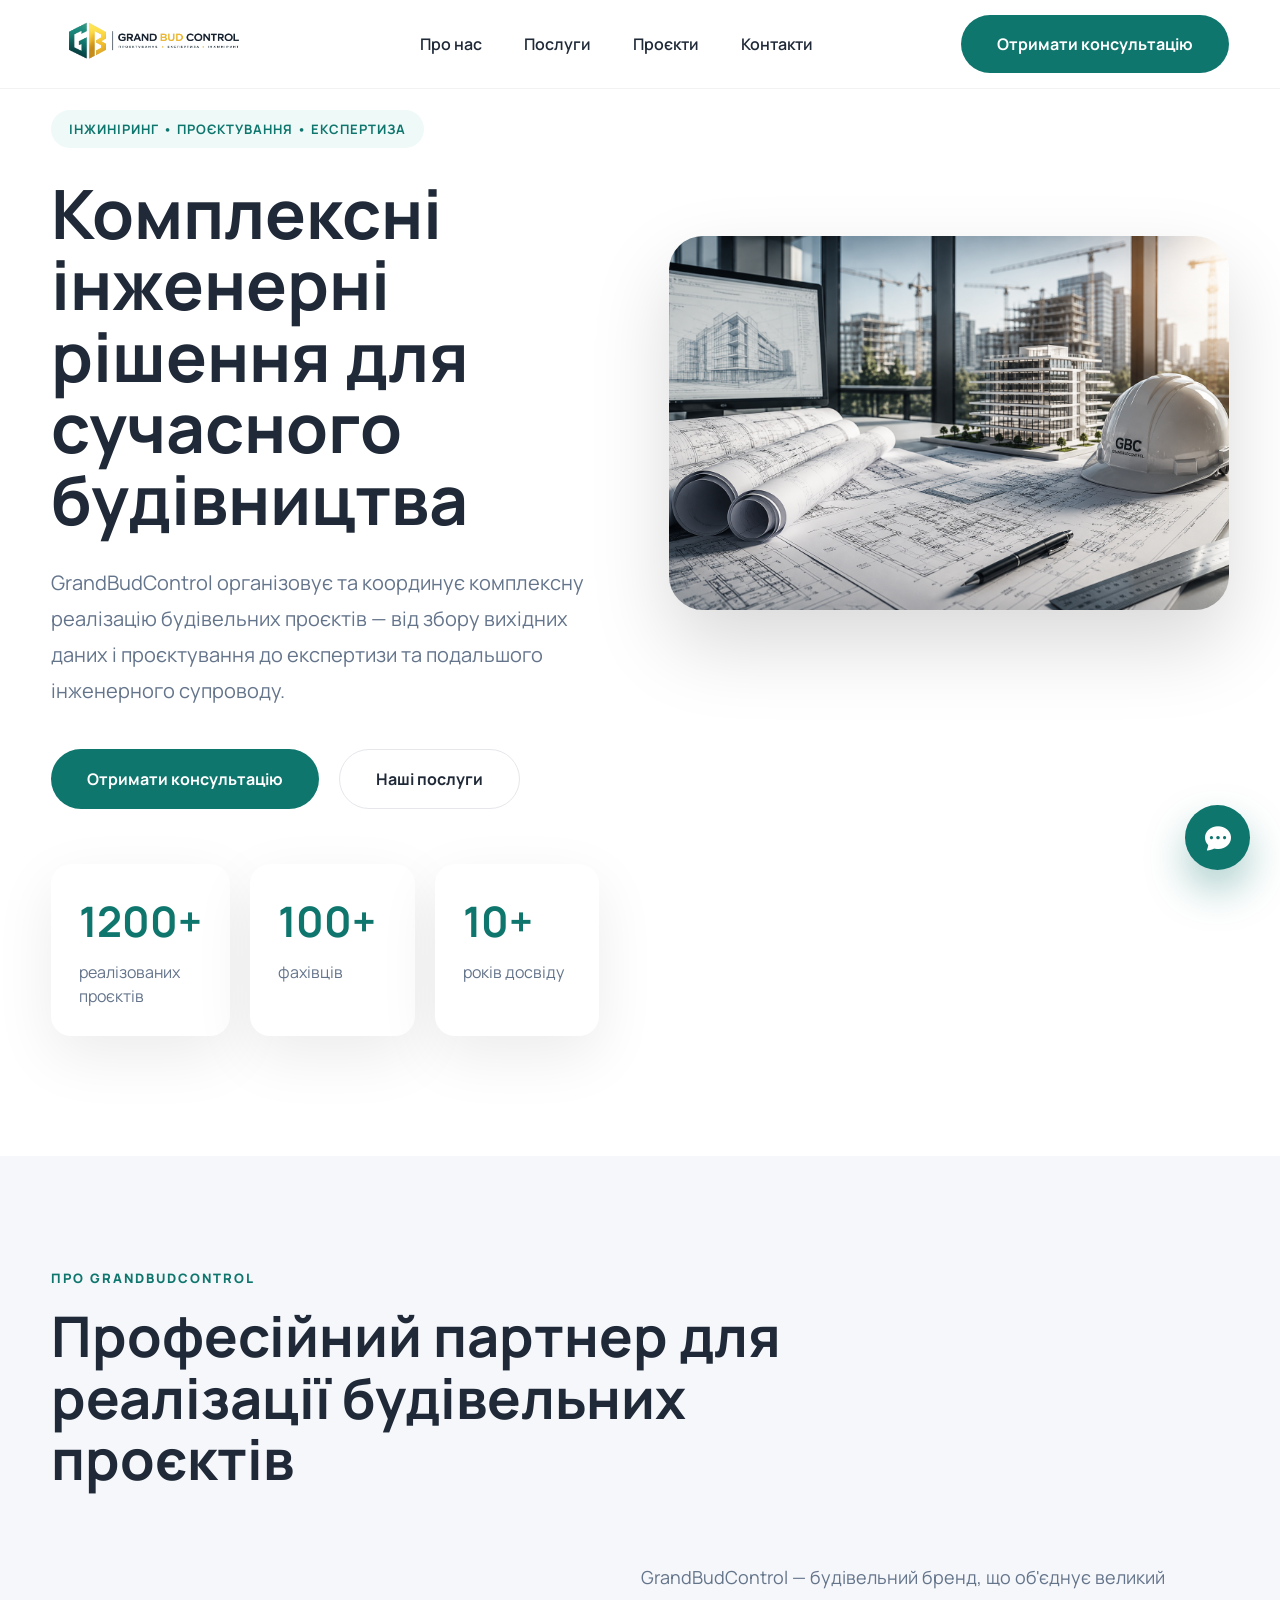
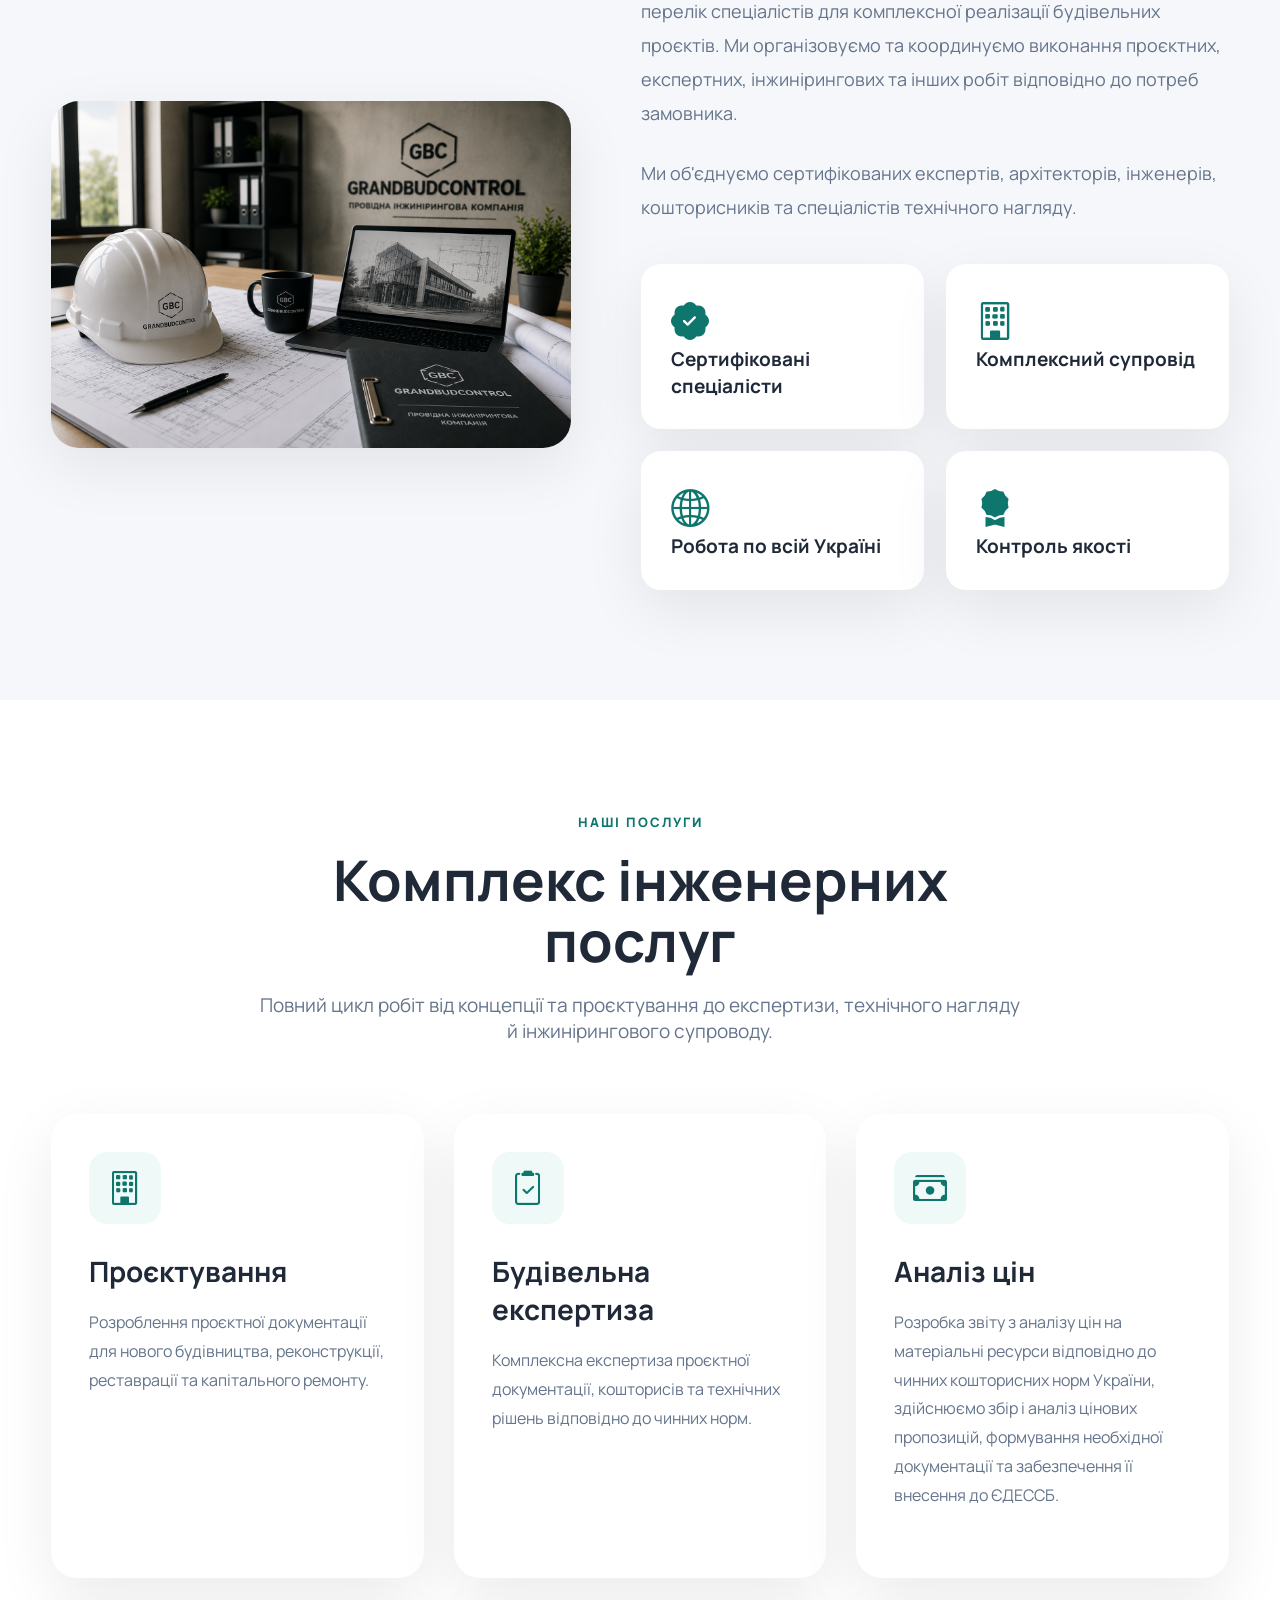
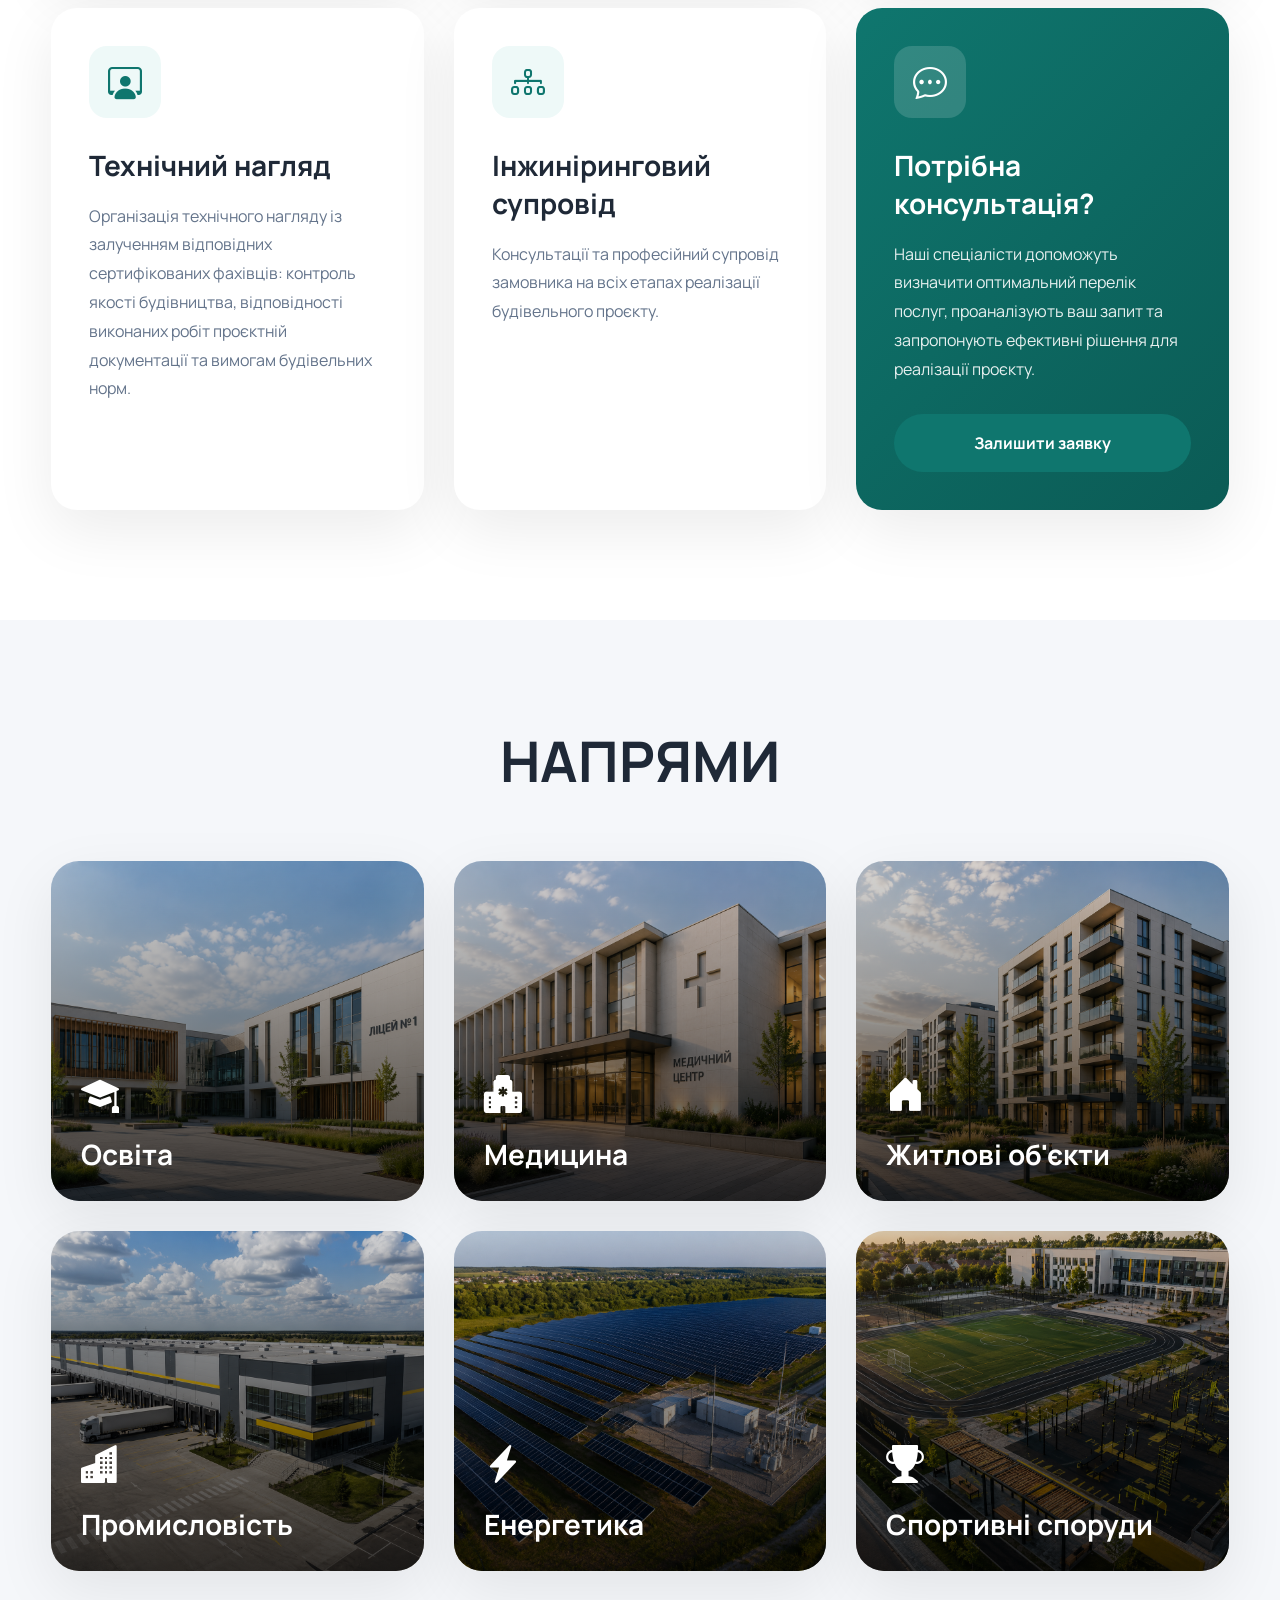
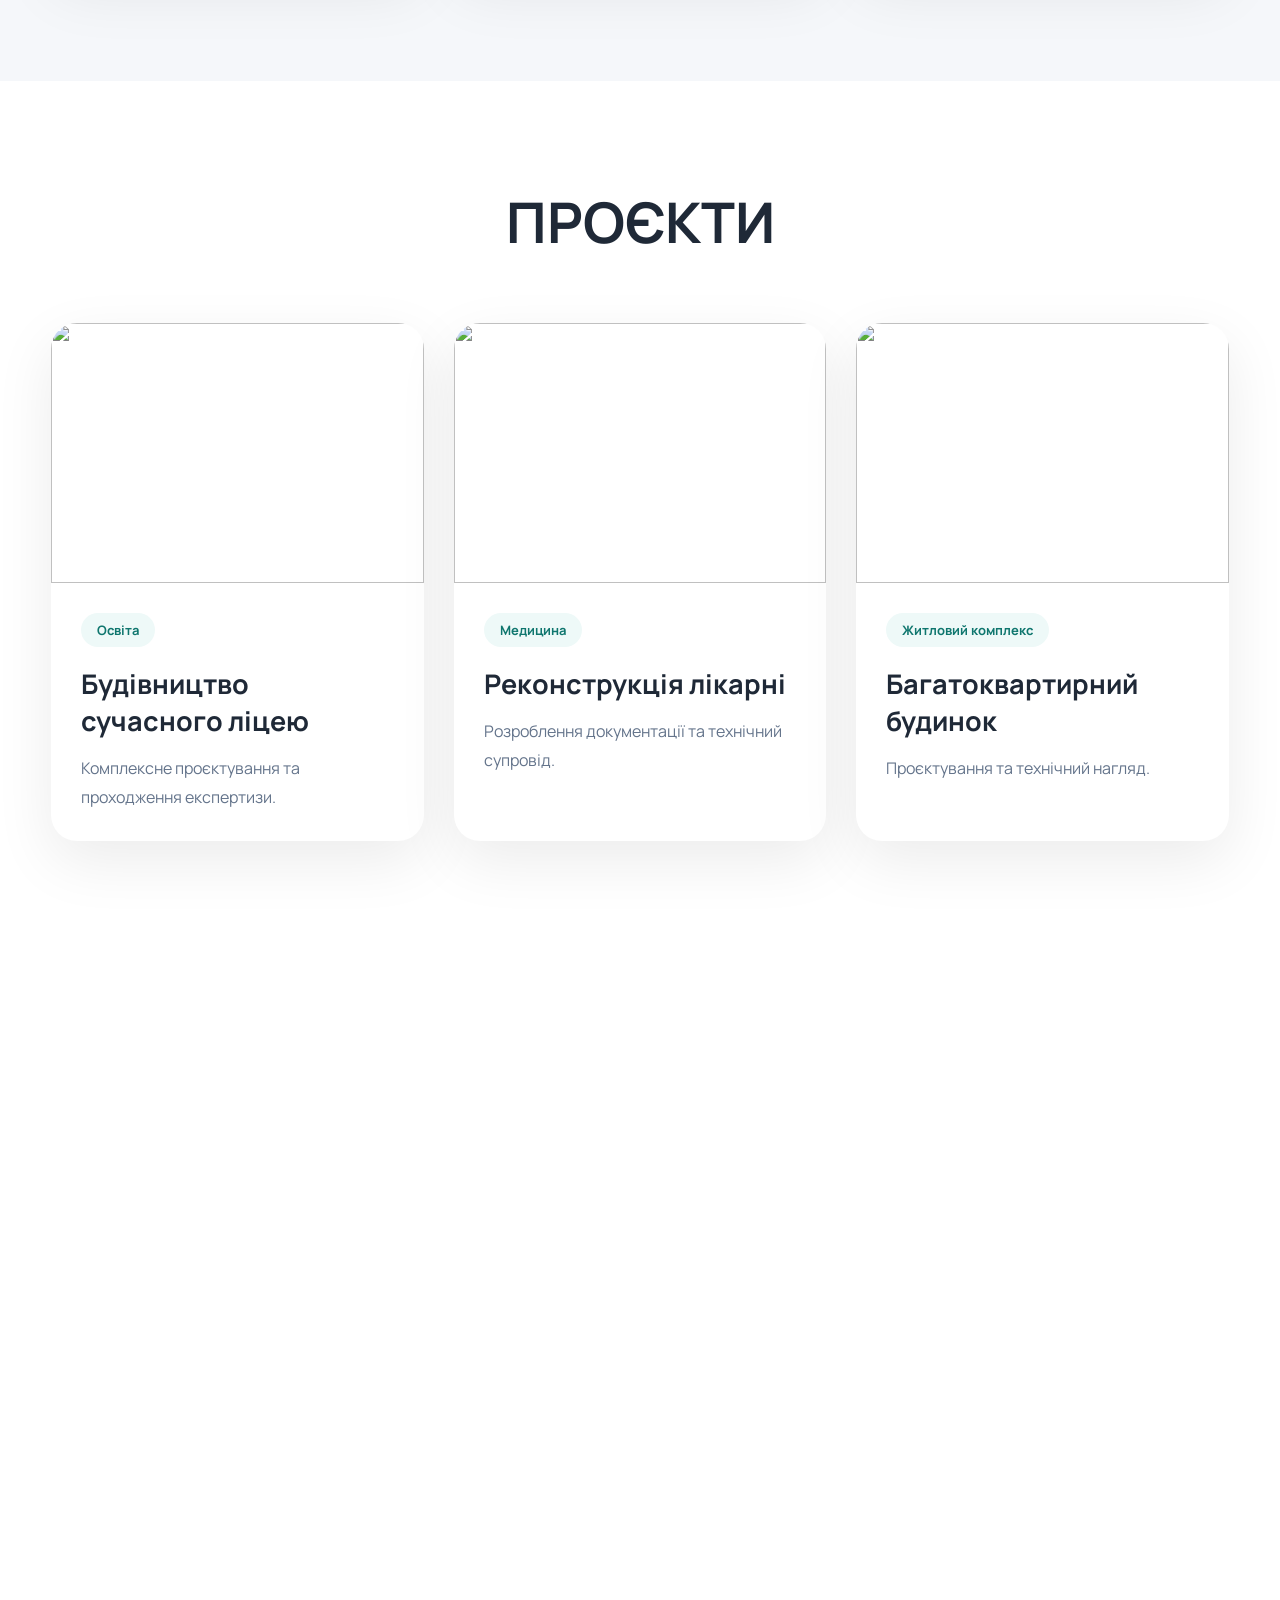
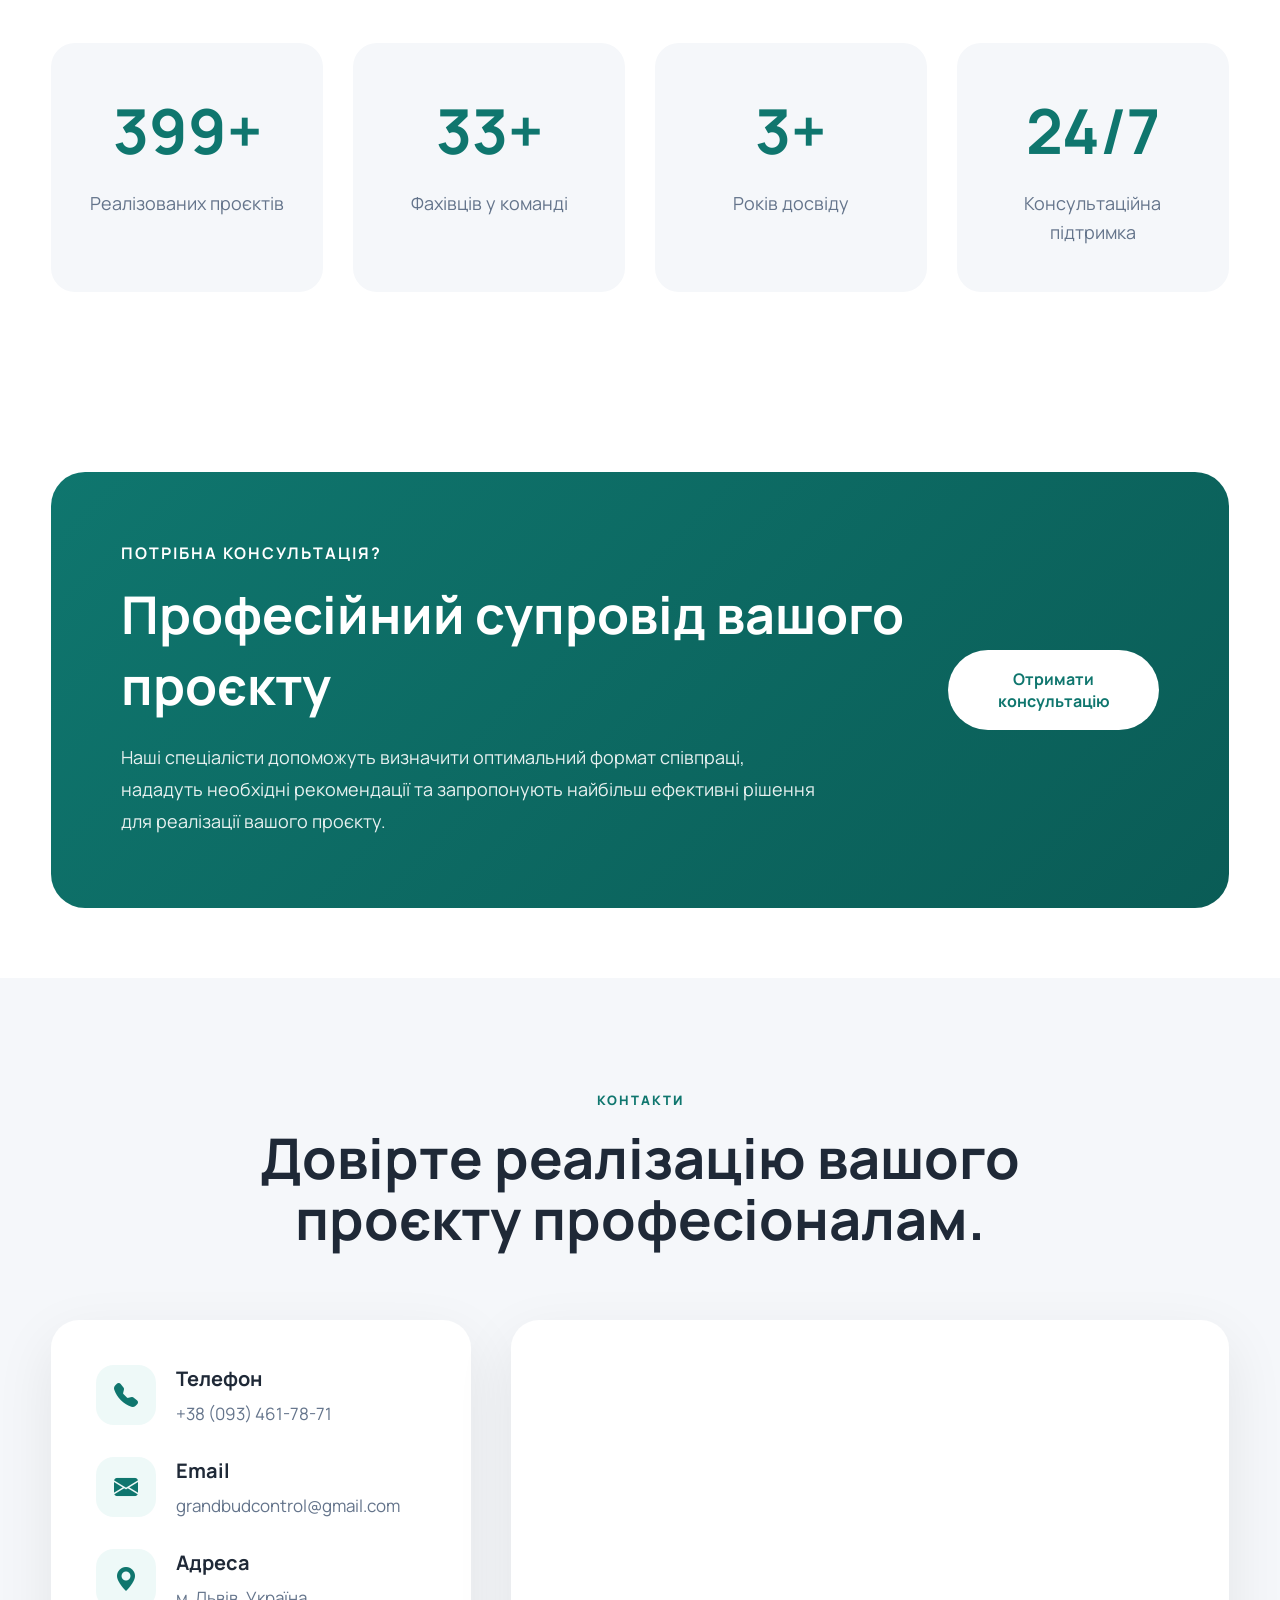
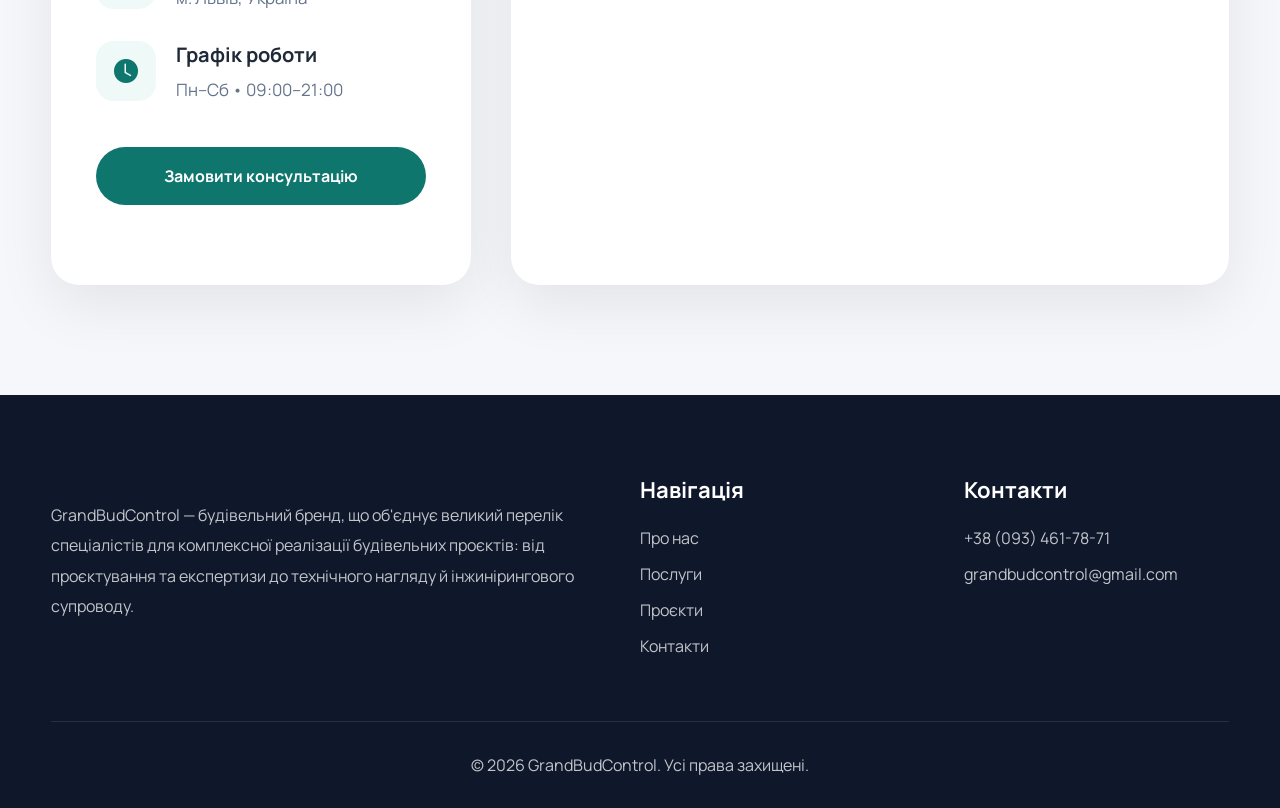
==== index.html @ a6b1c384 "Update index.html" ====
<!doctype html>
<html lang="uk">
  <head>
    <meta charset="UTF-8" />
    <meta name="viewport" content="width=device-width, initial-scale=1.0" />

    <title>GrandBudControl | Проєктування та експертиза</title>

    <meta
      name="description"
      content="Комплексне проєктування, експертиза, технічний нагляд та інжиніринговий супровід будівництва."
    />

    <link rel="preconnect" href="https://fonts.googleapis.com" />

    <link rel="preconnect" href="https://fonts.gstatic.com" crossorigin />

    <link
      href="https://fonts.googleapis.com/css2?family=Manrope:wght@300;400;500;600;700;800&display=swap"
      rel="stylesheet"
    />

    <link
      rel="stylesheet"
      href="https://cdn.jsdelivr.net/npm/bootstrap-icons@1.11.3/font/bootstrap-icons.min.css"
    />

    <link rel="stylesheet" href="style.css" />
  </head>

  <body>
    <div class="overlay"></div>

    <header class="header">
      <div class="container">
        <a href="#" class="logo">
          <img src="images/logo.png" alt="GrandBudControl" />
        </a>

        <nav class="nav">
          <a href="#about">Про нас</a>

          <a href="#services">Послуги</a>

          <a href="#projects">Проєкти</a>

          <a href="#contacts">Контакти</a>
        </nav>

        <div class="header-actions">
          <button class="btn consultation-btn">Отримати консультацію</button>

          <button class="burger">
            <span></span>

            <span></span>

            <span></span>
          </button>
        </div>
      </div>
    </header>

    <aside class="mobile-menu">
      <div class="mobile-header">
        <!-- <img src="./images/logo.png" alt="" /> -->

        <button class="close-menu">
          <i class="bi bi-x-lg"></i>
        </button>
      </div>

      <nav>
        <a href="#about">Про нас</a>

        <a href="#services">Послуги</a>

        <a href="#projects">Проєкти</a>

        <a href="#contacts">Контакти</a>
      </nav>

      <button class="btn consultation-btn">Консультація</button>
    </aside>

    <section class="hero">
      <div class="container hero-grid">
        <div class="hero-content">
          <span class="hero-label">
            ІНЖИНІРИНГ • ПРОЄКТУВАННЯ • ЕКСПЕРТИЗА
          </span>

          <h1>Комплексні інженерні рішення для сучасного будівництва</h1>

          <p>
            GrandBudControl організовує та координує комплексну реалізацію
  будівельних проєктів — від збору вихідних даних і проєктування
  до експертизи та подальшого інженерного супроводу.

          </p>

          <div class="hero-buttons">
            <a href="#" class="btn consultation-btn"> Отримати консультацію </a>

            <a href="#services" class="btn btn-light"> Наші послуги </a>
          </div>

          <div class="hero-stats">
            <div>
              <strong>1200+</strong>

              <span>реалізованих проєктів</span>
            </div>

            <div>
              <strong>100+</strong>

              <span>фахівців</span>
            </div>

            <div>
              <strong>10+</strong>

              <span>років досвіду</span>
            </div>
          </div>
        </div>

        <div class="hero-image">
          <img src="images/hero.png" alt="" />
        </div>
      </div>
    </section>

    <section id="about" class="about">
      <div class="container">
        <div class="section-title">
          <span> ПРО GRANDBUDCONTROL </span>

          <h2>Професійний партнер для реалізації будівельних проєктів</h2>
        </div>

        <div class="about-grid">
          <div class="about-image">
            <img src="images/about.png" alt="" />
          </div>

          <div class="about-content">
            <p>
               GrandBudControl — будівельний бренд, що об'єднує великий перелік спеціалістів для комплексної реалізації
  будівельних проєктів. Ми організовуємо та координуємо
  виконання проєктних, експертних, інжинірингових та інших
  робіт відповідно до потреб замовника.
            </p>

            <p>
              Ми об'єднуємо сертифікованих експертів, архітекторів,
              інженерів, кошторисників та спеціалістів технічного нагляду.
            </p>

            <div class="advantages">
              <div>
                <i class="bi bi-patch-check-fill"></i>

                <h4>Сертифіковані спеціалісти</h4>
              </div>

              <div>
                <i class="bi bi-building"></i>

                <h4>Комплексний супровід</h4>
              </div>

              <div>
                <i class="bi bi-globe2"></i>

                <h4>Робота по всій Україні</h4>
              </div>

              <div>
                <i class="bi bi-award-fill"></i>

                <h4>Контроль якості</h4>
              </div>
            </div>
          </div>
        </div>
      </div>
    </section>
    <section id="services" class="services">
      <div class="container">
        <div class="section-title center">
          <span> НАШІ ПОСЛУГИ </span>

          <h2>Комплекс інженерних послуг</h2>

          <p>
            Повний цикл робіт від концепції та проєктування до
            експертизи, технічного нагляду й інжинірингового супроводу.
          </p>
        </div>

        <div class="services-grid">
          <article class="service-card">
            <div class="service-icon">
              <i class="bi bi-building"></i>
            </div>

            <h3>Проєктування</h3>

            <p>
              Розроблення проєктної документації для нового будівництва,
              реконструкції, реставрації та капітального ремонту.
            </p>
          </article>

          <article class="service-card">
            <div class="service-icon">
              <i class="bi bi-clipboard2-check"></i>
            </div>

            <h3>Будівельна експертиза</h3>

            <p>
              Комплексна експертиза проєктної документації, кошторисів та
              технічних рішень відповідно до чинних норм.
            </p>
          </article>

          <article class="service-card">
            <div class="service-icon">
              <i class="bi bi-cash-stack"></i>
            </div>

            <h3>Аналіз цін</h3>

            <p>
              Розробка звіту з аналізу цін на матеріальні ресурси відповідно
              до чинних кошторисних норм України, здійснюємо збір і аналіз
              цінових пропозицій, формування необхідної документації та
              забезпечення її внесення до ЄДЕССБ.
            </p>
          </article>

          <article class="service-card">
            <div class="service-icon">
              <i class="bi bi-person-workspace"></i>
            </div>

            <h3>Технічний нагляд</h3>

            <p>
             Організація технічного нагляду із залученням відповідних сертифікованих фахівців: контроль якості будівництва, відповідності виконаних робіт проєктній документації та вимогам будівельних норм.
            </p>
          </article>

          <article class="service-card">
            <div class="service-icon">
              <i class="bi bi-diagram-3"></i>
            </div>

            <h3>Інжиніринговий супровід</h3>

            <p>
              Консультації та професійний супровід замовника на всіх етапах
              реалізації будівельного проєкту.
            </p>
          </article>

          <article class="service-card accent">
            <div class="service-icon">
              <i class="bi bi-chat-dots"></i>
            </div>

            <h3>Потрібна консультація?</h3>

            <p>
              Наші спеціалісти допоможуть визначити оптимальний перелік послуг,
              проаналізують ваш запит та запропонують ефективні рішення для
              реалізації проєкту.
            </p>

            <button class="btn consultation-btn">Залишити заявку</button>
          </article>
        </div>
      </div>
    </section>

    <section class="experience">
      <div class="container">
        <div class="section-title center">
      
          <h2>НАПРЯМИ</h2>
        </div>

        <div class="experience-grid">
          <div class="experience-card">
            <img src="./images/lyceum.png" alt="" />

            <div>
              <i class="bi bi-mortarboard-fill"></i>

              <h3>Освіта</h3>
            </div>
          </div>

          <div class="experience-card">
            <img src="./images/medical.png" alt="" />

            <div>
              <i class="bi bi-hospital-fill"></i>

              <h3>Медицина</h3>
            </div>
          </div>

          <div class="experience-card">
            <img src="./images/residential.png" alt="" />

            <div>
              <i class="bi bi-house-door-fill"></i>

              <h3>Житлові об'єкти</h3>
            </div>
          </div>

          <div class="experience-card">
            <img src="./images/industry.png" alt="" />

            <div>
              <i class="bi bi-buildings-fill"></i>

              <h3>Промисловість</h3>
            </div>
          </div>

          <div class="experience-card">
            <img src="./images/energetics.png" alt="" />

            <div>
              <i class="bi bi-lightning-charge-fill"></i>

              <h3>Енергетика</h3>
            </div>
          </div>

          <div class="experience-card">
            <img src="./images/sport.png" alt="" />

            <div>
              <i class="bi bi-trophy-fill"></i>

              <h3>Спортивні споруди</h3>
            </div>
          </div>
        </div>
      </div>
    </section>
    <section id="projects" class="projects">
      <div class="container">
        <div class="section-title center">

          <h2> ПРОЄКТИ </h2>
        </div>

        <div class="projects-grid">
          <article class="project-card">
            <img src="./images/building_lyceum.png" alt="" />

            <div class="project-content">
              <span> Освіта </span>

              <h3>Будівництво сучасного ліцею</h3>

              <p>Комплексне проєктування та проходження експертизи.</p>
            </div>
          </article>

          <article class="project-card">
            <img src="./images/hospital.png" alt="" />

            <div class="project-content">
              <span> Медицина </span>

              <h3>Реконструкція лікарні</h3>

              <p>Розроблення документації та технічний супровід.</p>
            </div>
          </article>

          <article class="project-card">
            <img src="./images/block_of_flats.jpg" alt="" />

            <div class="project-content">
              <span> Житловий комплекс </span>

              <h3>Багатоквартирний будинок</h3>

              <p>Проєктування та технічний нагляд.</p>
            </div>
          </article>

          <article class="project-card">
            <img src="./images/hub.png" alt="" />

            <div class="project-content">
              <span> Промисловість </span>

              <h3>Виробничий комплекс</h3>

              <p>Комплексний інжиніринговий супровід.</p>
            </div>
          </article>

          <article class="project-card">
            <img src="./images/recreation_center.png" alt="" />

            <div class="project-content">
              <span> Рекреація </span>

              <h3>Відпочинкова база</h3>

              <p>Проектування та експертиза проектних рішень.</p>
            </div>
          </article>

          <article class="project-card">
            <img src="./images/business_center.png" alt="" />

            <div class="project-content">
              <span> Бізнес </span>

              <h3>Бізнес-центр</h3>

              <p>Комлексний інженерний супровід</p>
            </div>
          </article>
        </div>
      </div>
    </section>

    <section class="numbers">
      <div class="container">
        <div class="section-title center">
         
        </div>

        <div class="numbers-grid">
          <div class="number-item">
            <h2 class="counter" data-target="1200">1200+</h2>

            <p>Реалізованих проєктів</p>
          </div>

          <div class="number-item">
            <h2 class="counter" data-target="100">100+</h2>

            <p>Фахівців у команді</p>
          </div>

          <div class="number-item">
            <h2 class="counter" data-target="10">10+</h2>

            <p>Років досвіду</p>
          </div>

          <div class="number-item">
            <h2>24/7</h2>

            <p>Консультаційна підтримка</p>
          </div>
        </div>
      </div>
    </section>

    <section class="cta">
      <div class="container">
        <div class="cta-box">
          <div>
            <span> ПОТРІБНА КОНСУЛЬТАЦІЯ? </span>

            <h2>Професійний супровід вашого проєкту</h2>

            <p>
              Наші спеціалісти допоможуть визначити оптимальний формат
              співпраці, нададуть необхідні рекомендації та запропонують
              найбільш ефективні рішення для реалізації вашого проєкту.
            </p>
          </div>

          <div>
            <button class="btn consultation-btn">Отримати консультацію</button>
          </div>
        </div>
      </div>
    </section>

    <section id="contacts" class="contacts">
      <div class="container">
        <div class="section-title center">
          <span> КОНТАКТИ </span>

          <h2>Довірте реалізацію вашого проєкту професіоналам.</h2>
        </div>

        <div class="contacts-grid">
          <div class="contact-info">
            <div class="contact-row">
              <i class="bi bi-telephone-fill"></i>

              <div>
                <h4>Телефон</h4>

                <a href="tel:+380934617871"> +38 (093) 461-78-71 </a>
              </div>
            </div>

            <div class="contact-row">
              <i class="bi bi-envelope-fill"></i>

              <div>
                <h4>Email</h4>

                <a href="grandbudcontrol@gmail.com">
                  grandbudcontrol@gmail.com
                </a>
              </div>
            </div>

            <div class="contact-row">
              <i class="bi bi-geo-alt-fill"></i>

              <div>
                <h4>Адреса</h4>

                <p>м. Львів, Україна</p>
              </div>
            </div>

            <div class="contact-row">
              <i class="bi bi-clock-fill"></i>

              <div>
                <h4>Графік роботи</h4>

                <p>Пн–Сб • 09:00–21:00</p>
              </div>
            </div>

            <button class="btn consultation-btn">Замовити консультацію</button>
          </div>

          <div class="map">
            <iframe
              src="https://www.google.com/maps/embed?pb=!1m14!1m12!1m3!1d7278.003956771044!2d24.03421418562399!3d49.83939518526665!2m3!1f0!2f0!3f0!3m2!1i1024!2i768!4f13.1!5e0!3m2!1suk!2sua!4v1786449076104!5m2!1suk!2sua" width="600" height="450" style="border:0;" allowfullscreen="" loading="lazy" referrerpolicy="strict-origin-when-cross-origin"
              width="600"
              height="450"
              style="border: 0"
              allowfullscreen=""
              loading="lazy"
              referrerpolicy="strict-origin-when-cross-origin"
            ></iframe>
          </div>
        </div>
      </div>
    </section>

    <footer class="footer">
      <div class="container">
        <div class="footer-top">
          <div>
            <img src="images/logo.svg" alt="" />

            <p>
              GrandBudControl — будівельний бренд, що об'єднує великий перелік спеціалістів для комплексної
  реалізації будівельних проєктів: від проєктування та
  експертизи до технічного нагляду й інжинірингового супроводу.
            </p>
          </div>

          <div>
            <h4>Навігація</h4>

            <a href="#about">Про нас</a>

            <a href="#services">Послуги</a>

            <a href="#projects">Проєкти</a>

            <a href="#contacts">Контакти</a>
          </div>

          <div>
            <h4>Контакти</h4>

            <a href="tel:+380934617871"> +38 (093) 461-78-71 </a>

            <a href="mailto:grandbudcontrol@gmail.com">
              grandbudcontrol@gmail.com
            </a>
          </div>
        </div>

        <div class="footer-bottom">
          <p>© 2026 GrandBudControl. Усі права захищені.</p>
        </div>
      </div>
    </footer>

    <div class="floating-btn consultation-btn">
      <i class="bi bi-chat-dots-fill"></i>
    </div>

    <div class="modal">
      <div class="modal-window">
        <button class="close-modal">
          <i class="bi bi-x-lg"></i>
        </button>

        <h2>Отримати консультацію</h2>

        <form id="telegramForm">
          <input type="text" name="name" placeholder="Ваше ім'я" required />

          <input
            type="tel"
            id="phone"
            name="phone"
            placeholder="+380 (__) ___-__-__"
            autocomplete="tel"
            required
          />

          <select name="service">
            <option>Проєктування</option>

            <option>Експертиза</option>

            <option>Аналіз цін</option>

            <option>Технічний нагляд</option>

            <option>Консалтинг</option>
          </select>

          <textarea
            name="message"
            placeholder="Коротко опишіть проєкт"
          ></textarea>

          <button class="btn" type="submit">Надіслати заявку</button>
        </form>
      </div>
    </div>
<script src="https://unpkg.com/imask@7.6.1/dist/imask.min.js"></script>
    <script src="script.js"></script>
  </body>
</html>
---- style.css ----
/*==========================
RESET
==========================*/

:root {

    --primary: #0f766e;
    --primary-dark: #0a5a54;
    --secondary: #f5f7fa;
    --white: #ffffff;
    --text: #1f2937;
    --text-light: #64748b;
    --border: #e5e7eb;
    --shadow: 0 20px 60px rgba(0, 0, 0, .08);
    --radius: 22px;
    --transition: .35s;

}

* {

    margin: 0;
    padding: 0;
    box-sizing: border-box;

}

html {

    scroll-behavior: smooth;

}

body {

    font-family: "Manrope", sans-serif;
    background: #fff;
    color: var(--text);
    overflow-x: hidden;

}

img {

    display: block;
    width: 100%;

}

a {

    text-decoration: none;
    color: inherit;

}

button,
input,
textarea,
select {

    font-family: inherit;

}

.container {

    width: min(1320px, 92%);
    margin: auto;

}

section {

    padding: 110px 0;

}

/*==========================
COMMON
==========================*/

.section-title {

    max-width: 760px;
    margin-bottom: 70px;

}

.section-title.center {

    text-align: center;
    margin-inline: auto;
    margin-bottom: 70px;

}

.section-title span {

    display: inline-block;
    margin-bottom: 18px;
    font-size: 13px;
    font-weight: 800;
    letter-spacing: 2px;
    color: var(--primary);

}

.section-title h2 {

    font-size: 56px;
    line-height: 1.1;
    margin-bottom: 20px;

}

.section-title p {

    font-size: 19px;
    color: var(--text-light);

}

.btn {

    display: inline-flex;
    align-items: center;
    justify-content: center;
    padding: 18px 36px;
    border: none;
    border-radius: 100px;
    cursor: pointer;
    background: var(--primary);
    color: #fff;
    font-size: 16px;
    font-weight: 700;
    transition: var(--transition);

}

.btn:hover {

    background: var(--primary-dark);
    transform: translateY(-4px);

}

.btn-light {

    background: #fff;
    color: var(--text);
    border: 1px solid var(--border);

}

.btn-light:hover {

    background: #f9fafb;

}

/*==========================
HEADER
==========================*/

.header {

    position: fixed;
    top: 0;
    left: 0;
    width: 100%;
    z-index: 1000;
    background: rgba(255, 255, 255, .9);
    backdrop-filter: blur(14px);
    border-bottom: 1px solid rgba(0, 0, 0, .05);

}

.header .container {

    height: 88px;
    display: flex;
    align-items: center;
    justify-content: space-between;

}

.logo img {

    width: 220px;

}

.nav {

    display: flex;
    gap: 42px;

}

.nav a {

    font-weight: 600;
    position: relative;

}

.nav a::after {

    content: "";
    position: absolute;
    left: 0;
    bottom: -8px;
    width: 0;
    height: 2px;
    background: var(--primary);
    transition: .3s;

}

.nav a:hover::after {

    width: 100%;

}

.header-actions {

    display: flex;
    align-items: center;
    gap: 18px;

}

.burger {

    display: none;
    width: 50px;
    height: 50px;
    border: none;
    background: #fff;
    border-radius: 12px;
    cursor: pointer;

}

.burger span {

    display: block;
    width: 24px;
    height: 2px;
    background: #222;
    margin: 5px auto;
    transition: .3s;

}

/*==========================
MOBILE MENU
==========================*/

.overlay {

    position: fixed;
    inset: 0;
    background: rgba(0, 0, 0, .45);
    opacity: 0;
    visibility: hidden;
    transition: .3s;
    z-index: 999;

}

.overlay.active {

    opacity: 1;
    visibility: visible;

}

.mobile-menu {

    position: fixed;
    top: 0;
    right: -380px;
    width: 340px;
    max-width: 100%;
    height: 100vh;
    background: #fff;
    padding: 30px;
    display: flex;
    flex-direction: column;
    z-index: 1001;
    transition: .35s;

}

.mobile-menu.active {

    right: 0;

}

.mobile-header {

    display: flex;
    align-items: center;
    justify-content: end;
    margin-bottom: 45px;

}

.mobile-header img {

    width: 170px;

}

.close-menu {

    border: none;
    background: none;
    font-size: 28px;
    cursor: pointer;

}

.mobile-menu nav {

    display: flex;
    flex-direction: column;
    gap: 25px;
    margin-bottom: 40px;

}

.mobile-menu nav a {

    font-size: 20px;
    font-weight: 700;

}

/*==========================
HERO
==========================*/

.hero {

    padding-bottom: 120px;
    background: #fff;

}

.hero-grid {

    display: grid;
    grid-template-columns: 1fr 560px;
    align-items: center;
    gap: 70px;

}

.hero-label {

    display: inline-flex;
    padding: 10px 18px;
    background: #eef9f8;
    border-radius: 50px;
    font-size: 13px;
    font-weight: 700;
    letter-spacing: 1px;
    color: var(--primary);
    margin-bottom: 30px;

}

.hero h1 {

    font-size: 68px;
    line-height: 1.05;
    margin-bottom: 30px;

}

.hero p {

    font-size: 20px;
    line-height: 1.8;
    color: var(--text-light);
    margin-bottom: 40px;

}

.hero-buttons {

    display: flex;
    gap: 20px;
    margin-bottom: 55px;

}

.hero-stats {

    display: grid;
    grid-template-columns: repeat(3, 1fr);
    gap: 20px;

}

.hero-stats div {

    padding: 28px;
    border-radius: 20px;
    background: #fff;
    box-shadow: var(--shadow);

}

.hero-stats strong {

    display: block;
    font-size: 42px;
    color: var(--primary);
    margin-bottom: 10px;

}

.hero-stats span {

    color: var(--text-light);
    line-height: 1.5;

}

.hero-image img {
    margin-bottom: 300px;
    border-radius: 34px;
    box-shadow: 0 35px 80px rgba(0, 0, 0, .15);

}

/*==========================
ABOUT
==========================*/

.about {

    background: var(--secondary);

}

.about-grid {

    display: grid;
    grid-template-columns: 520px 1fr;
    gap: 70px;
    align-items: center;

}

.about-image img {

    border-radius: 28px;
    box-shadow: var(--shadow);

}

.about-content p {

    font-size: 18px;
    line-height: 1.9;
    margin-bottom: 25px;
    color: var(--text-light);

}

.advantages {

    margin-top: 40px;
    display: grid;
    grid-template-columns: repeat(2, 1fr);
    gap: 22px;

}

.advantages div {

    background: #fff;
    padding: 30px;
    border-radius: 20px;
    box-shadow: var(--shadow);

}

.advantages i {

    font-size: 38px;
    color: var(--primary);
    margin-bottom: 18px;

}

.advantages h4 {

    font-size: 19px;
    line-height: 1.4;

}

/*==========================
SERVICES
==========================*/

.services-grid {

    display: grid;
    grid-template-columns: repeat(3, 1fr);
    gap: 30px;

}

.service-card {

    background: #fff;
    padding: 38px;
    border-radius: 26px;
    box-shadow: var(--shadow);
    transition: .35s;
    display: flex;
    flex-direction: column;

}

.service-card:hover {

    transform: translateY(-10px);

}

.service-icon {

    width: 72px;
    height: 72px;
    border-radius: 18px;
    display: flex;
    align-items: center;
    justify-content: center;
    background: #eef9f8;
    margin-bottom: 28px;

}

.service-icon i {

    font-size: 34px;
    color: var(--primary);

}

.service-card h3 {

    font-size: 28px;
    margin-bottom: 18px;

}

.service-card p {

    line-height: 1.8;
    color: var(--text-light);
    margin-bottom: 30px;

}

.service-more {

    display: flex;
    align-items: center;
    gap: 10px;
    margin-top: auto;
    font-weight: 700;
    color: var(--primary);

}

.service-more i {

    transition: .3s;

}

.service-card:hover .service-more i {

    transform: translateX(8px);

}

.service-card.accent {

    background: linear-gradient(135deg, #0f766e, #0b5b55);
    color: #fff;

}

.service-card.accent p {

    color: rgba(255, 255, 255, .9);

}

.service-card.accent .service-icon {

    background: rgba(255, 255, 255, .15);

}

.service-card.accent i {

    color: #fff;

}

/*==========================
EXPERIENCE
==========================*/

.experience {

    background: var(--secondary);

}

.experience-grid {

    display: grid;
    grid-template-columns: repeat(3, 1fr);
    gap: 30px;

}

.experience-card {

    position: relative;
    height: 340px;
    overflow: hidden;
    border-radius: 28px;
    box-shadow: var(--shadow);
    cursor: pointer;

}

.experience-card img {

    width: 100%;
    height: 100%;
    object-fit: cover;
    transition: .5s;

}

.experience-card:hover img {

    transform: scale(1.08);

}

.experience-card::before {

    content: "";
    position: absolute;
    inset: 0;
    background: linear-gradient(to top,
            rgba(0, 0, 0, .72),
            rgba(0, 0, 0, .15));

}

.experience-card div {

    position: absolute;
    left: 30px;
    bottom: 28px;
    color: #fff;
    z-index: 2;

}

.experience-card i {

    font-size: 38px;
    margin-bottom: 16px;
    display: block;

}

.experience-card h3 {

    font-size: 28px;
    font-weight: 700;

}

/*==========================
PROJECTS
==========================*/

.projects-grid {

    display: grid;
    grid-template-columns: repeat(3, 1fr);
    gap: 30px;

}

.project-card {

    background: #fff;
    overflow: hidden;
    border-radius: 26px;
    box-shadow: var(--shadow);
    transition: .35s;

}

.project-card:hover {

    transform: translateY(-10px);

}

.project-card img {

    height: 260px;
    object-fit: cover;
    transition: .5s;

}

.project-card:hover img {

    transform: scale(1.08);

}

.project-content {

    padding: 30px;

}

.project-content span {

    display: inline-block;
    padding: 8px 16px;
    background: #eef9f8;
    border-radius: 40px;
    font-size: 13px;
    font-weight: 700;
    color: var(--primary);
    margin-bottom: 18px;

}

.project-content h3 {

    font-size: 27px;
    margin-bottom: 15px;

}

.project-content p {

    color: var(--text-light);
    line-height: 1.8;

}

/*==========================
NUMBERS
==========================*/

.numbers {

    background: #fff;

}

.numbers-grid {

    display: grid;
    grid-template-columns: repeat(4, 1fr);
    gap: 30px;

}

.number-item {

    padding: 45px 25px;
    text-align: center;
    border-radius: 24px;
    background: var(--secondary);

}

.number-item h2 {

    font-size: 62px;
    color: var(--primary);
    margin-bottom: 16px;

}

.number-item p {

    font-size: 18px;
    color: var(--text-light);
    line-height: 1.6;

}

/*==========================
CTA
==========================*/

.cta {

    padding-top: 70px;
    padding-bottom: 70px;

}

.cta-box {

    display: flex;
    justify-content: space-between;
    align-items: center;
    gap: 40px;
    padding: 70px;
    border-radius: 34px;
    background: linear-gradient(135deg, #0f766e, #0a5c56);
    color: #fff;

}

.cta-box span {

    display: block;
    margin-bottom: 15px;
    font-weight: 700;
    letter-spacing: 2px;

}

.cta-box h2 {

    font-size: 52px;
    margin-bottom: 20px;

}

.cta-box p {

    font-size: 18px;
    line-height: 1.8;
    max-width: 700px;
    color: rgba(255, 255, 255, .9);

}

.cta .btn {

    background: #fff;
    color: #0f766e;

}

.cta .btn:hover {

    background: #f5f5f5;

}

/*==========================
CONTACTS
==========================*/

.contacts {

    background: var(--secondary);

}

.contacts-grid {

    display: grid;
    grid-template-columns: 420px 1fr;
    gap: 40px;
    align-items: stretch;

}

.contact-info {

    background: #fff;
    border-radius: 28px;
    padding: 45px;
    box-shadow: var(--shadow);
    display: flex;
    flex-direction: column;
    gap: 28px;

}

.contact-row {

    display: flex;
    align-items: flex-start;
    gap: 20px;

}

.contact-row i {

    width: 60px;
    height: 60px;
    display: flex;
    align-items: center;
    justify-content: center;
    font-size: 24px;
    background: #eef9f8;
    color: var(--primary);
    border-radius: 18px;
    flex-shrink: 0;

}

.contact-row h4 {

    font-size: 20px;
    margin-bottom: 8px;

}

.contact-row a,
.contact-row p {

    font-size: 17px;
    line-height: 1.7;
    color: var(--text-light);

}

.contact-info .btn {

    margin-top: 15px;
    width: 100%;

}

.map {

    overflow: hidden;
    border-radius: 28px;
    box-shadow: var(--shadow);
    background: #fff;

}

.map iframe {

    width: 100%;
    height: 100%;
    min-height: 560px;
    border: none;

}

/*==========================
FOOTER
==========================*/

.footer {

    background: #0f172a;
    color: #fff;
    padding-top: 80px;

}

.footer-top {

    display: grid;
    grid-template-columns: 2fr 1fr 1fr;
    gap: 60px;
    padding-bottom: 50px;

}

.footer img {

    width: 190px;
    margin-bottom: 25px;

}

.footer p {

    line-height: 1.9;
    color: rgba(255, 255, 255, .75);

}

.footer h4 {

    margin-bottom: 22px;
    font-size: 22px;

}

.footer a {

    display: block;
    margin-bottom: 14px;
    color: rgba(255, 255, 255, .75);
    transition: .3s;

}

.footer a:hover {

    color: #fff;

}

.footer-bottom {

    border-top: 1px solid rgba(255, 255, 255, .1);
    padding: 28px 0;
    text-align: center;

}

/*==========================
FLOATING BUTTON
==========================*/

.floating-btn {

    position: fixed;
    right: 30px;
    bottom: 30px;
    width: 65px;
    height: 65px;
    border-radius: 50%;
    background: var(--primary);
    color: #fff;
    display: flex;
    align-items: center;
    justify-content: center;
    font-size: 26px;
    cursor: pointer;
    box-shadow: 0 20px 40px rgba(15, 118, 110, .35);
    transition: .35s;
    z-index: 998;

}

.floating-btn:hover {

    transform: translateY(-6px);

}

/*==========================
MODAL
==========================*/

.modal {

    position: fixed;
    inset: 0;
    display: flex;
    align-items: center;
    justify-content: center;
    background: rgba(0, 0, 0, .55);
    opacity: 0;
    visibility: hidden;
    transition: .35s;
    z-index: 1100;

}

.modal.active {

    opacity: 1;
    visibility: visible;

}

.modal-window {

    background: #fff;
    width: min(520px, 92%);
    padding: 45px;
    border-radius: 28px;
    position: relative;
    animation: popup .35s ease;

}

@keyframes popup {

    from {

        transform: translateY(40px);
        opacity: 0;

    }

    to {

        transform: translateY(0);
        opacity: 1;

    }

}

.close-modal {

    position: absolute;
    right: 22px;
    top: 22px;
    background: none;
    border: none;
    font-size: 26px;
    cursor: pointer;

}

.modal h2 {

    margin-bottom: 30px;
    font-size: 34px;

}

.modal form {

    display: flex;
    flex-direction: column;
    gap: 18px;

}

.modal input,
.modal textarea,
.modal select {

    padding: 18px 20px;
    border: 1px solid var(--border);
    border-radius: 16px;
    font-size: 16px;
    outline: none;
    transition: .3s;

}

.modal textarea {

    height: 140px;
    resize: none;

}

.modal input:focus,
.modal textarea:focus,
.modal select:focus {

    border-color: var(--primary);

}

/*==========================
ANIMATIONS
==========================*/

.fade-up {

    opacity: 0;
    transform: translateY(50px);
    transition: all .8s ease;

}

.fade-up.show {

    opacity: 1;
    transform: translateY(0);

}

/*==========================
RESPONSIVE
==========================*/

@media(max-width:1200px) {

    .hero-grid {

        grid-template-columns: 1fr;

    }

    .hero-image {

        order: -1;
        margin-bottom: -350px;

    }

    .about-grid {

        grid-template-columns: 1fr;

    }

    .services-grid,
    .projects-grid,
    .experience-grid {

        grid-template-columns: repeat(2, 1fr);

    }

    .numbers-grid {

        grid-template-columns: repeat(2, 1fr);

    }

    .contacts-grid {

        grid-template-columns: 1fr;

    }

    .footer-top {

        grid-template-columns: 1fr 1fr;

    }

    .hero h1 {
        text-align: center;
        font-size: 58px;

    }

    .section-title h2 {

        font-size: 48px;

    }

    .cta-box {

        flex-direction: column;
        align-items: flex-start;

    }

}

@media(max-width:992px) {

    .nav,
    .header .btn {

        display: none;

    }

    .burger {

        display: block;

    }

    .hero {

        padding-top: 150px;

    }

    .hero h1 {
        text-align: center;
        font-size: 48px;

    }

    .hero-buttons {

        flex-direction: column;

    }

    .hero-stats {

        grid-template-columns: 1fr;

    }

    .advantages {

        grid-template-columns: 1fr;

    }

    .services-grid,
    .projects-grid,
    .experience-grid {

        grid-template-columns: 1fr;

    }

    .numbers-grid {

        grid-template-columns: 1fr;

    }

    .footer-top {

        grid-template-columns: 1fr;

    }

    .section-title h2 {

        font-size: 40px;

    }

    .cta-box {

        padding: 45px;

    }

    .cta-box h2 {

        font-size: 38px;

    }

}

@media(max-width:576px) {

    section {

        padding: 80px 0;

    }

    .header .container {

        height: 75px;

    }

    .logo img {

        width: 150px;

    }

    .hero {

        padding-top: 130px;

    }

    .hero h1 {
        text-align: center;
        font-size: 36px;

    }

    .hero p {

        font-size: 17px;

    }

    .section-title {

        margin-bottom: 50px;

    }

    .section-title h2 {

        font-size: 32px;

    }

    .service-card,
    .contact-info,
    .modal-window {

        padding: 28px;

    }

    .project-content {

        padding: 22px;

    }

    .number-item h2 {

        font-size: 46px;

    }

    .cta-box {

        padding: 30px;

    }

    .cta-box h2 {

        font-size: 30px;

    }

    .floating-btn {

        right: 18px;
        bottom: 18px;
        width: 58px;
        height: 58px;
        font-size: 22px;

    }

    .map iframe {

        min-height: 350px;

    }

}
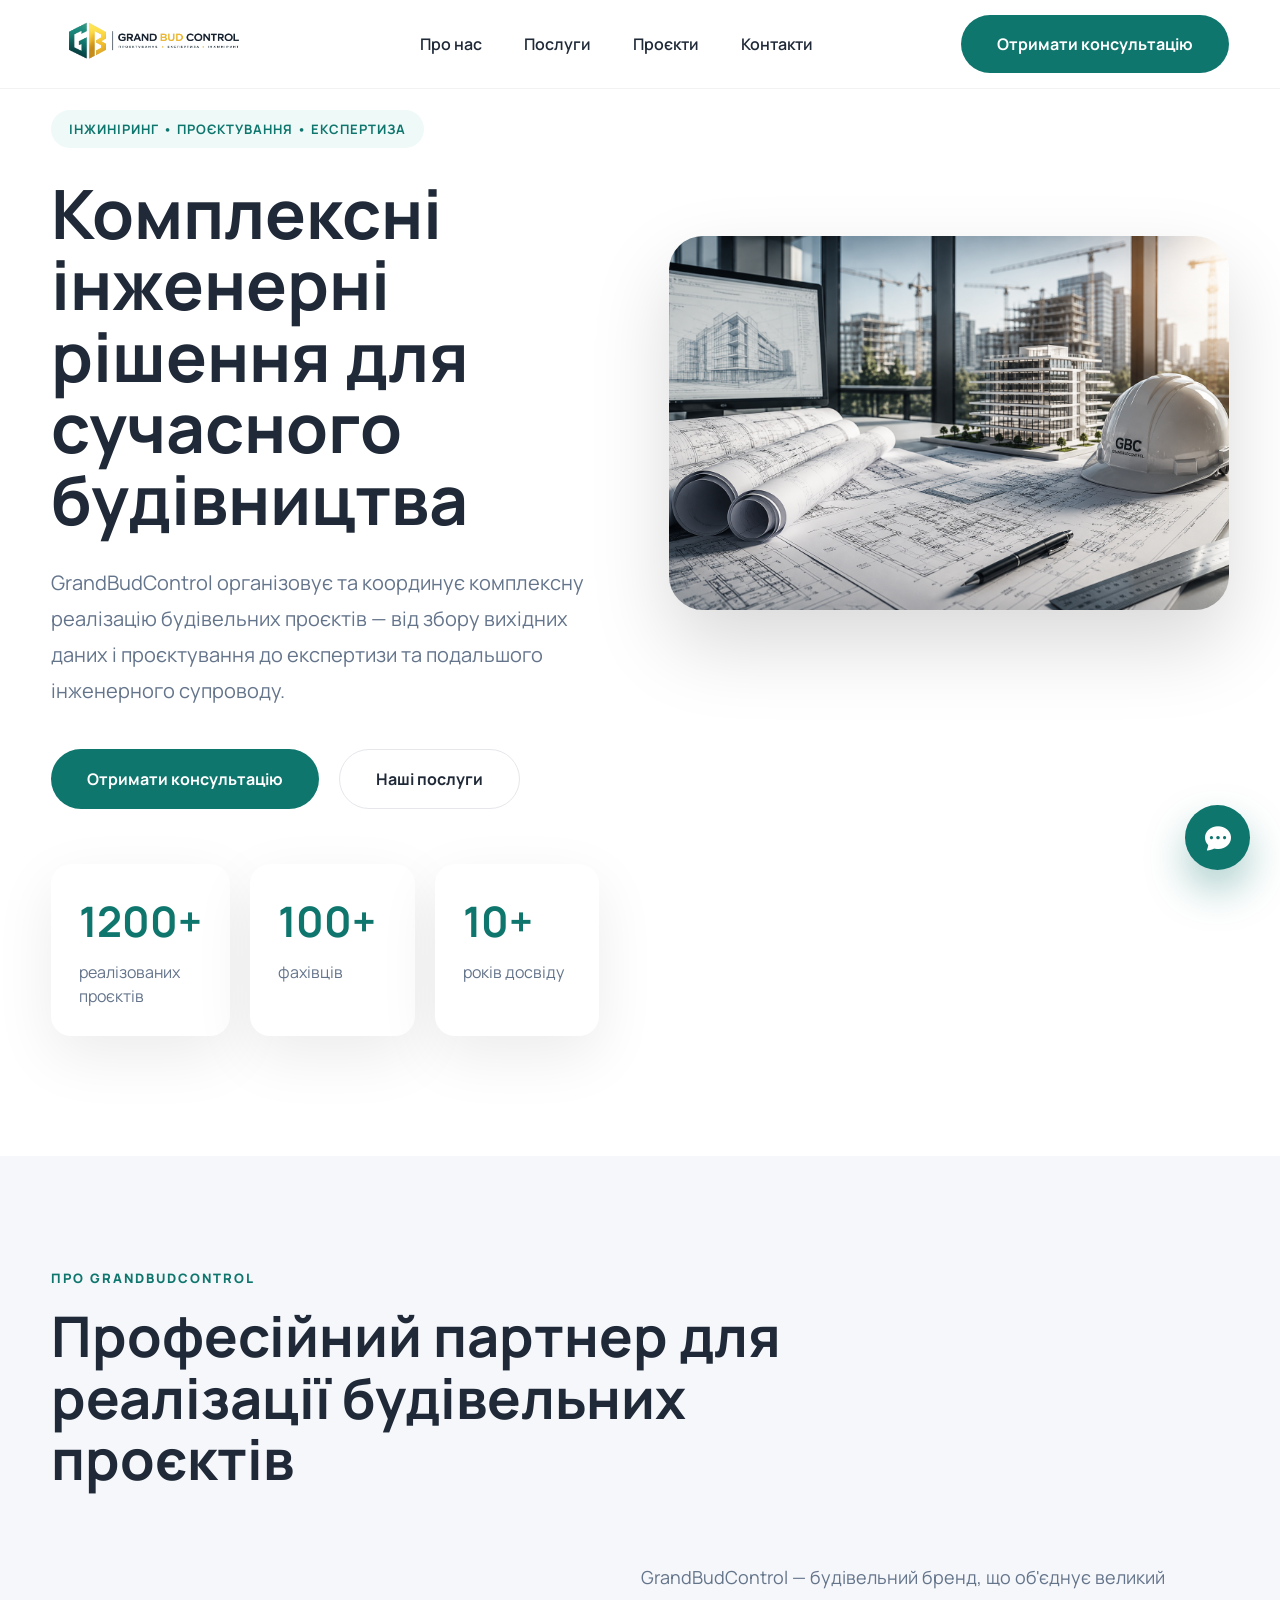
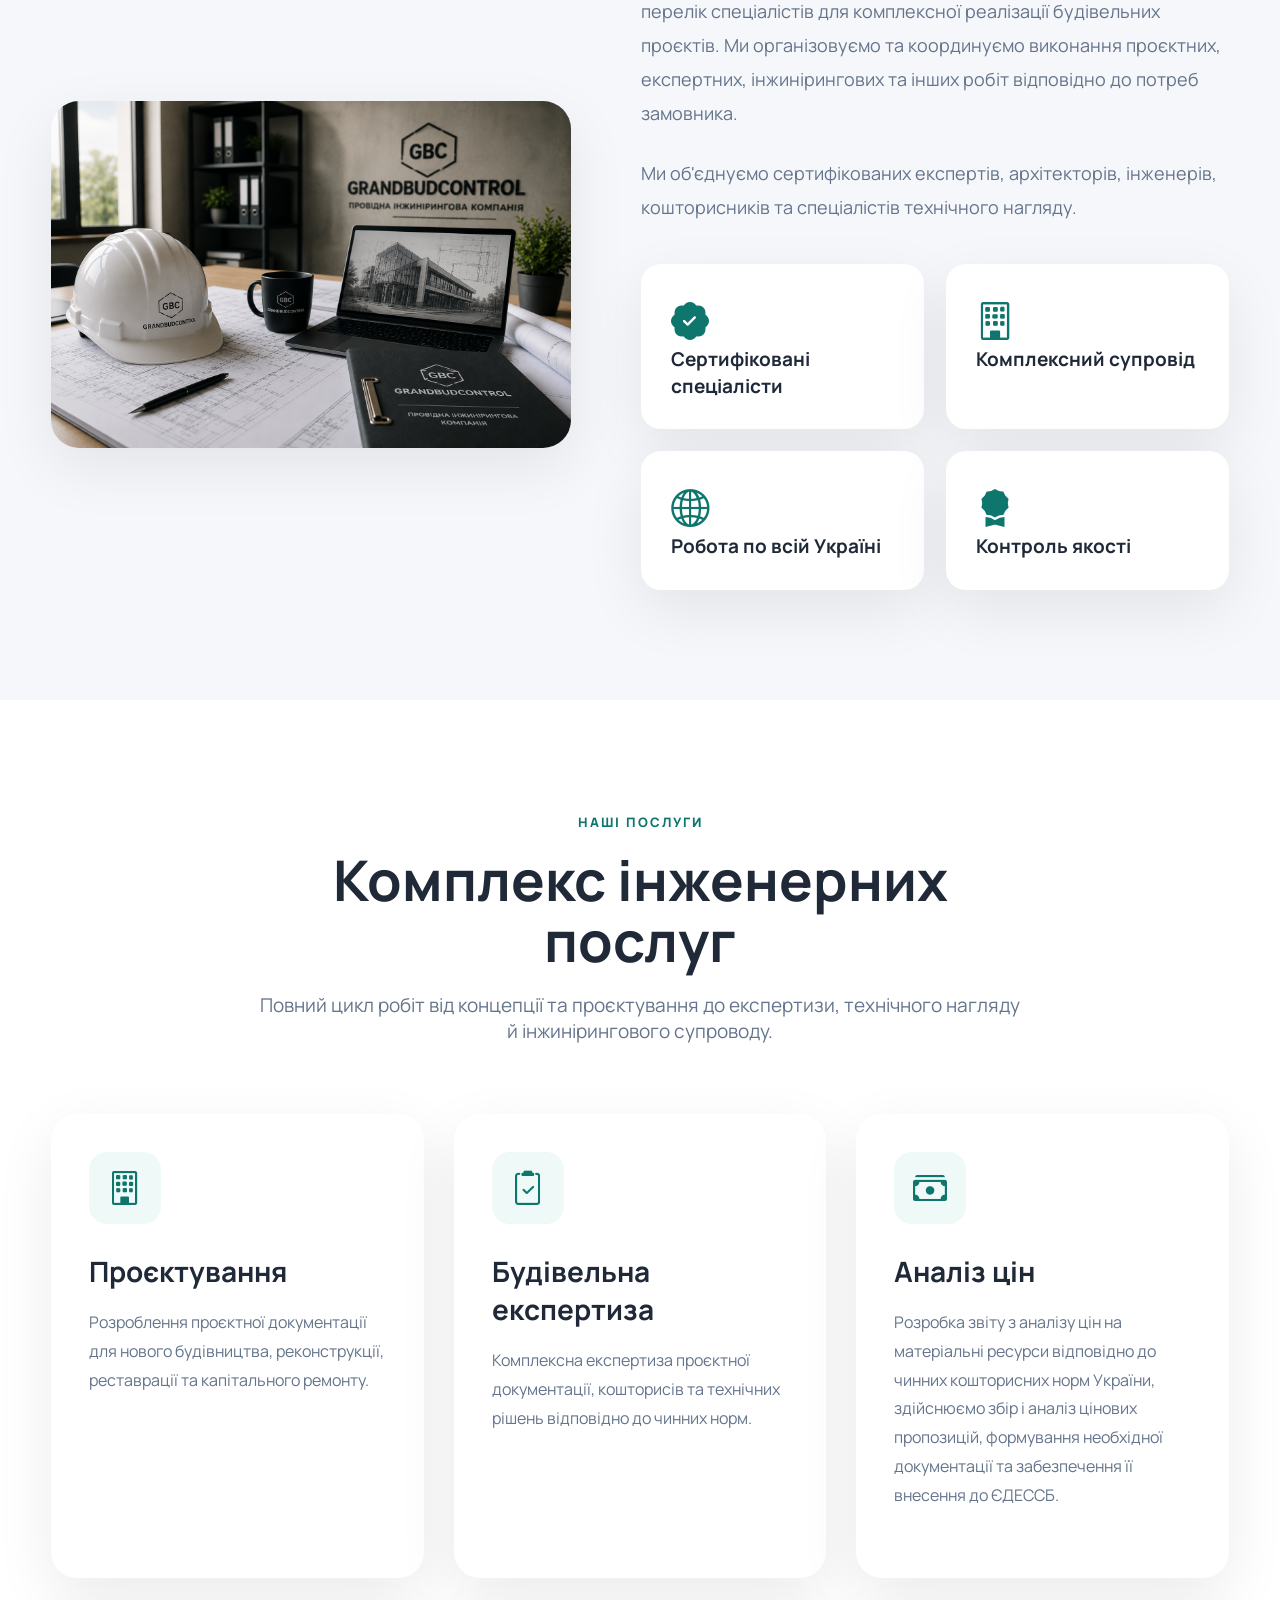
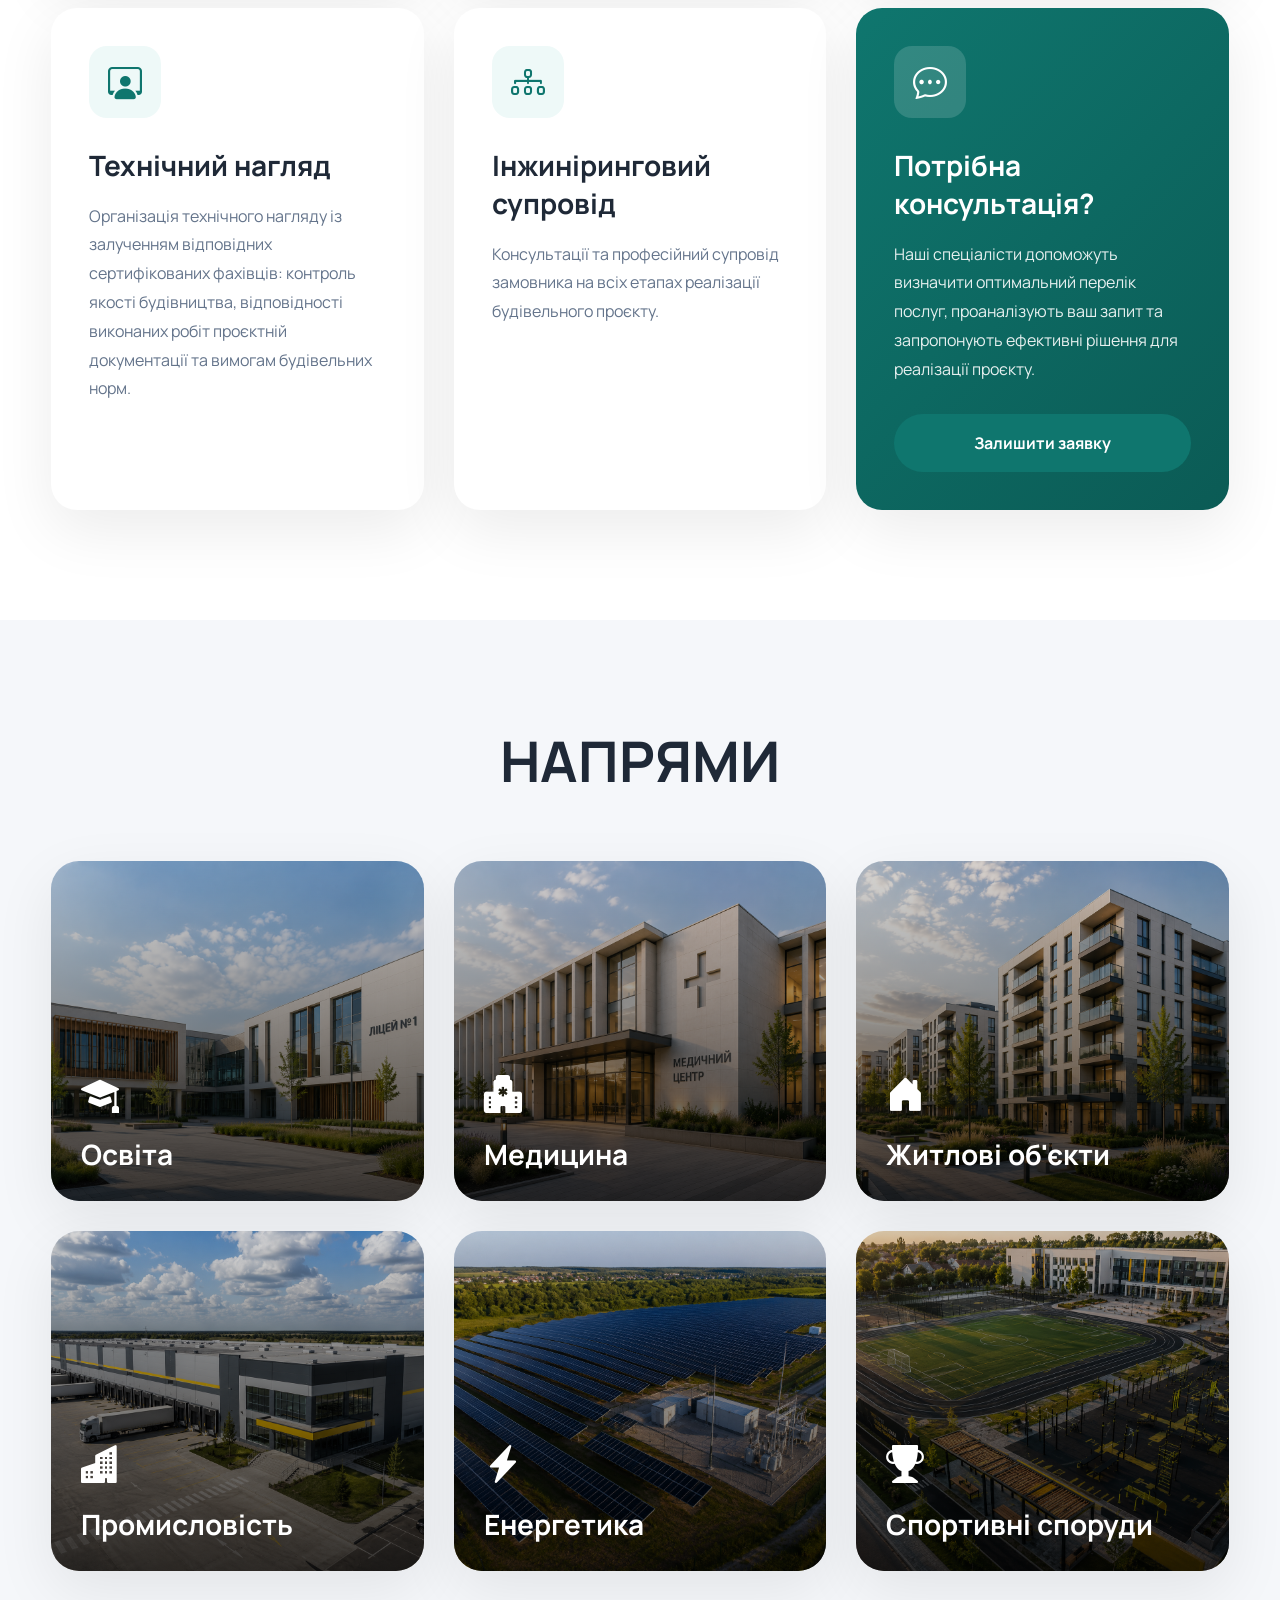
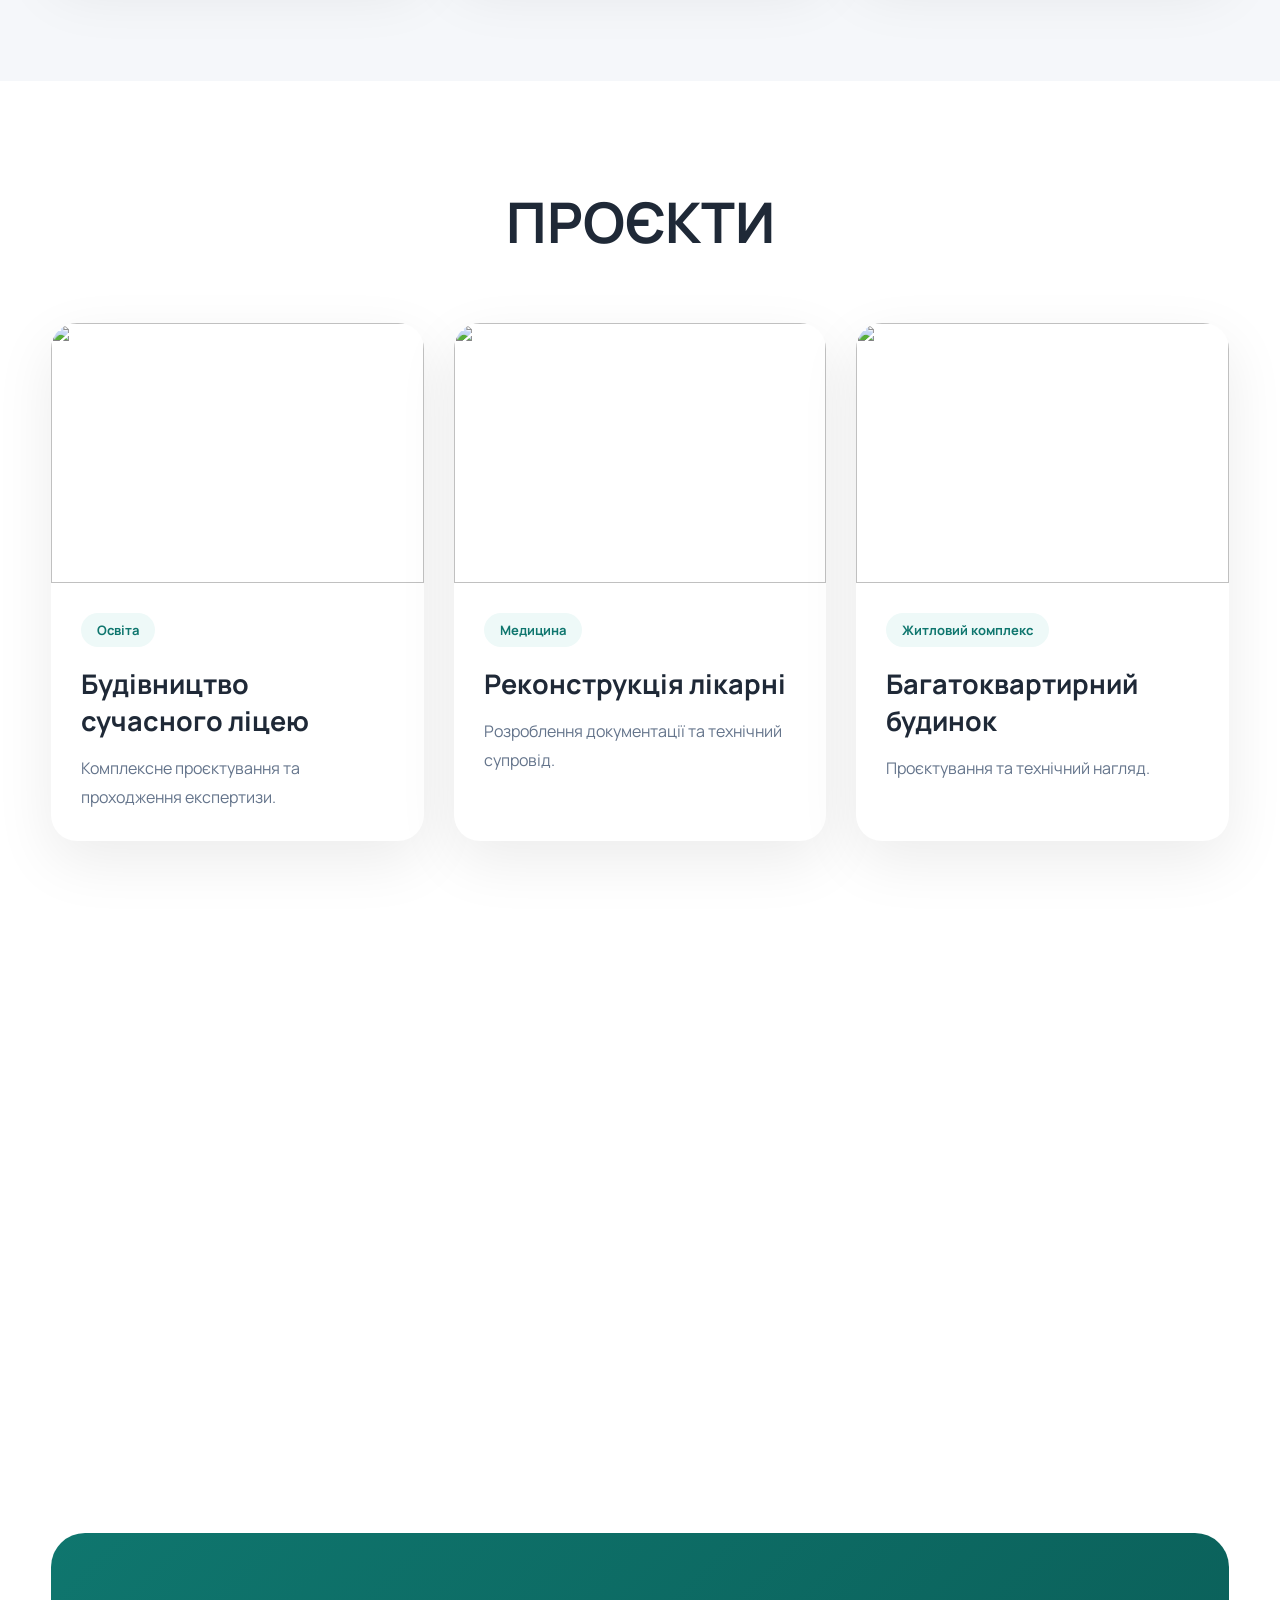
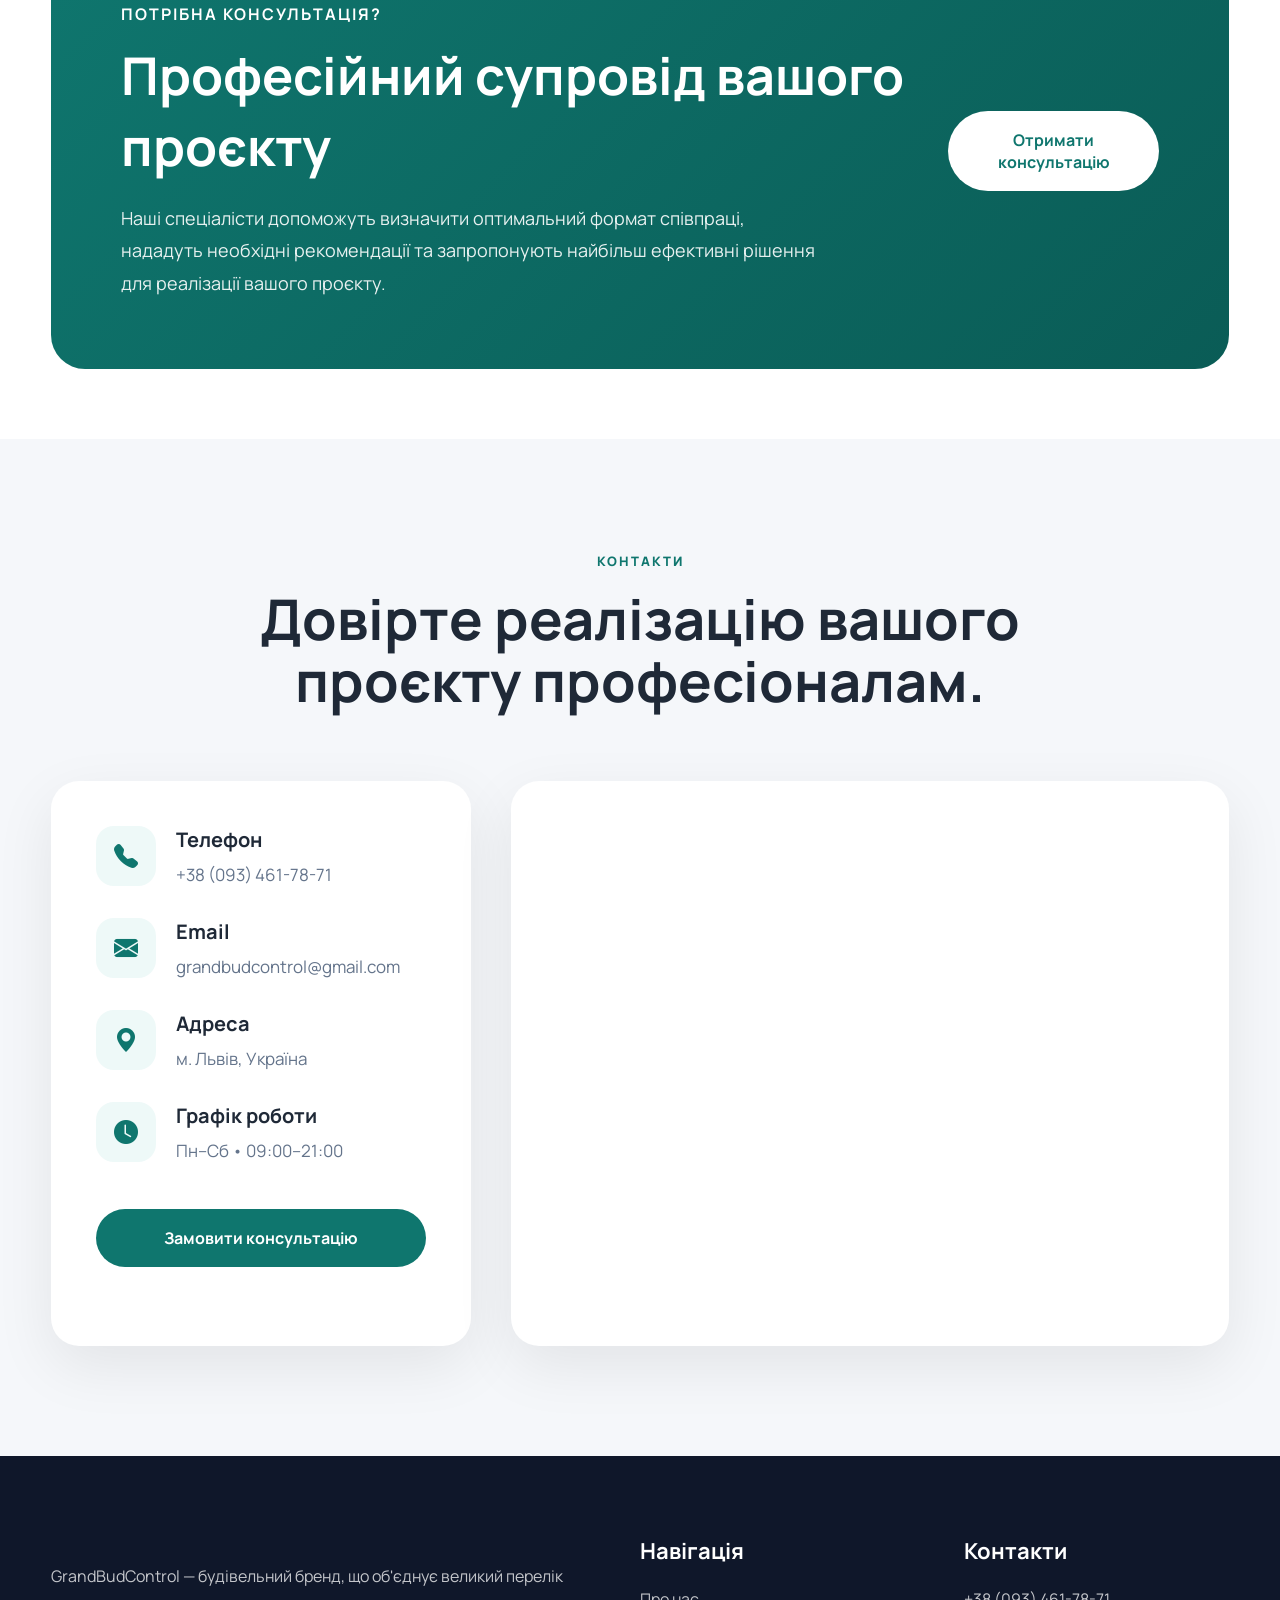
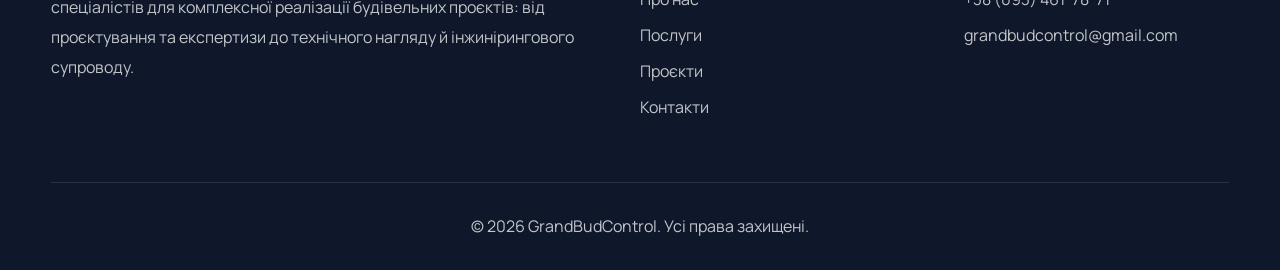
==== commit 95d66d20: "Update index.html" ====
--- a/index.html
+++ b/index.html
@@ -438,41 +438,7 @@
         </div>
       </div>
     </section>
-
-    <section class="numbers">
-      <div class="container">
-        <div class="section-title center">
-         
-        </div>
-
-        <div class="numbers-grid">
-          <div class="number-item">
-            <h2 class="counter" data-target="1200">1200+</h2>
-
-            <p>Реалізованих проєктів</p>
-          </div>
-
-          <div class="number-item">
-            <h2 class="counter" data-target="100">100+</h2>
-
-            <p>Фахівців у команді</p>
-          </div>
-
-          <div class="number-item">
-            <h2 class="counter" data-target="10">10+</h2>
-
-            <p>Років досвіду</p>
-          </div>
-
-          <div class="number-item">
-            <h2>24/7</h2>
-
-            <p>Консультаційна підтримка</p>
-          </div>
-        </div>
-      </div>
-    </section>
-
+    
     <section class="cta">
       <div class="container">
         <div class="cta-box">
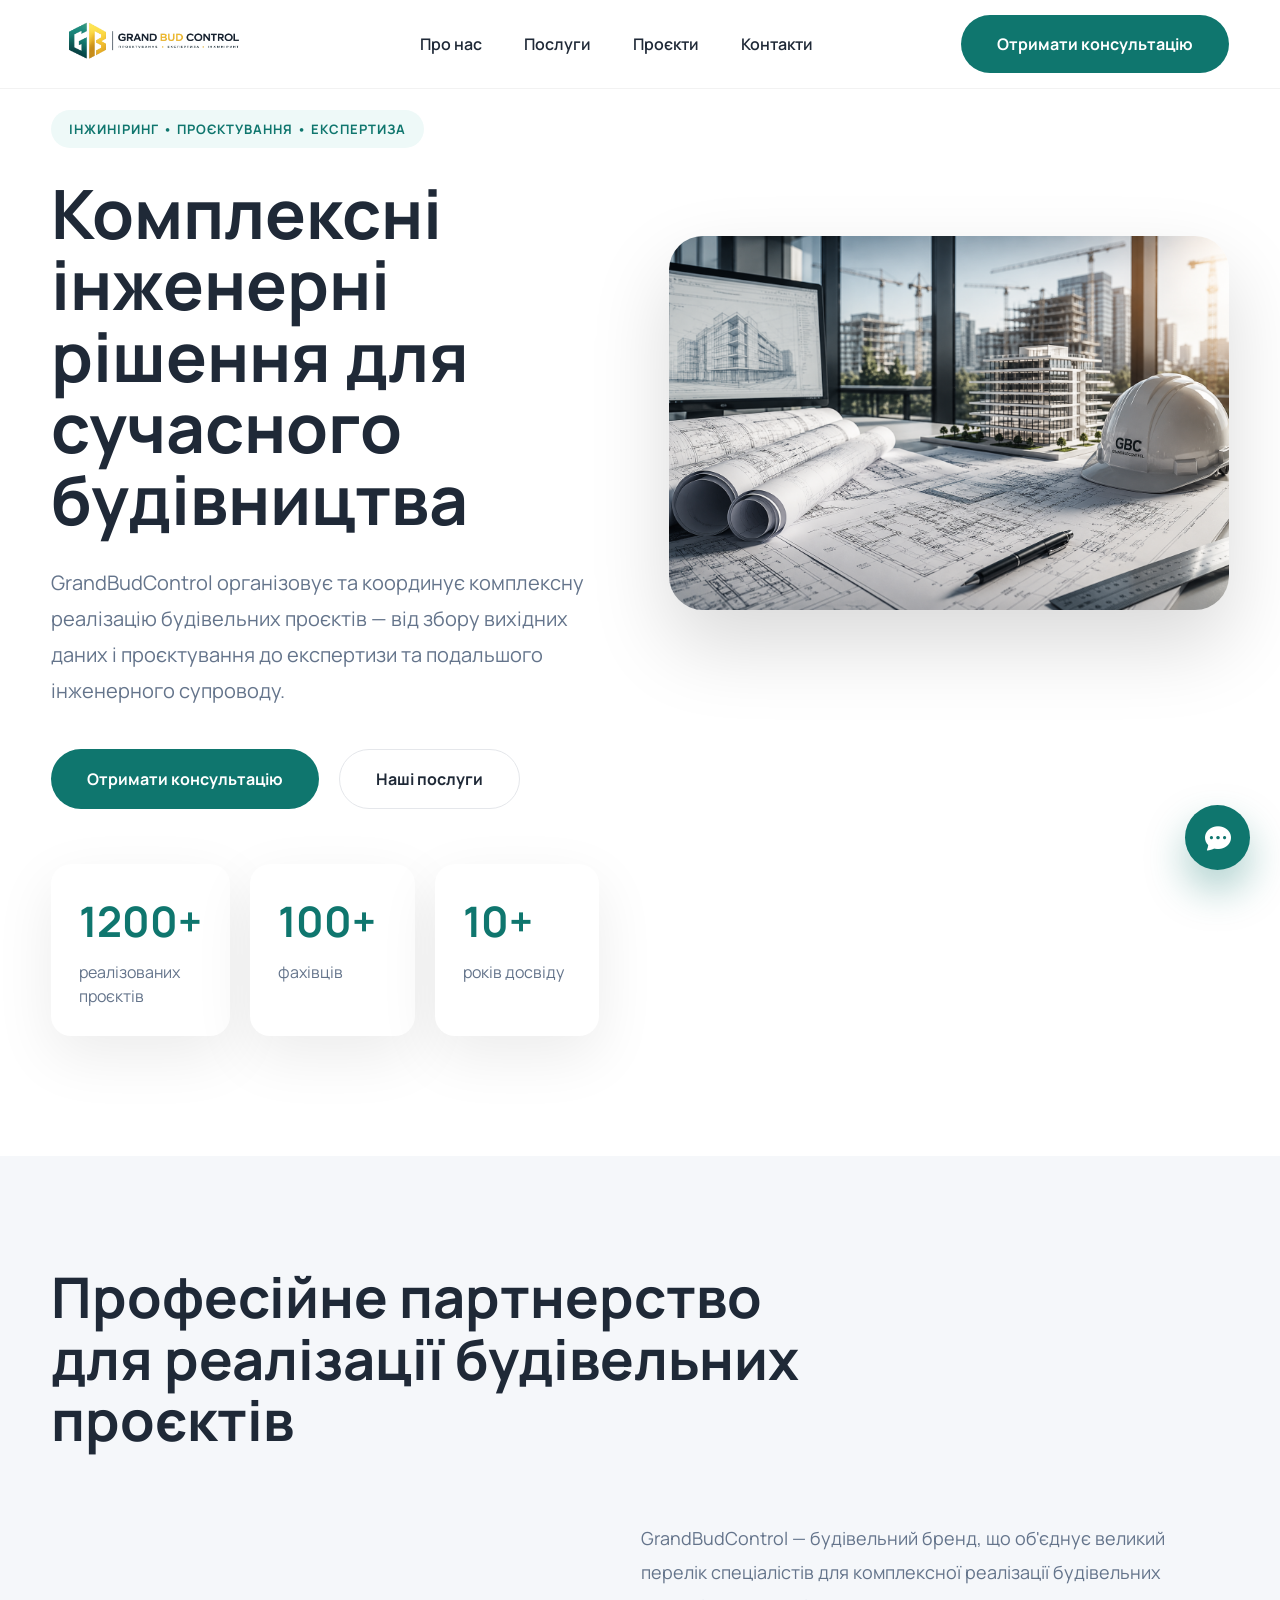
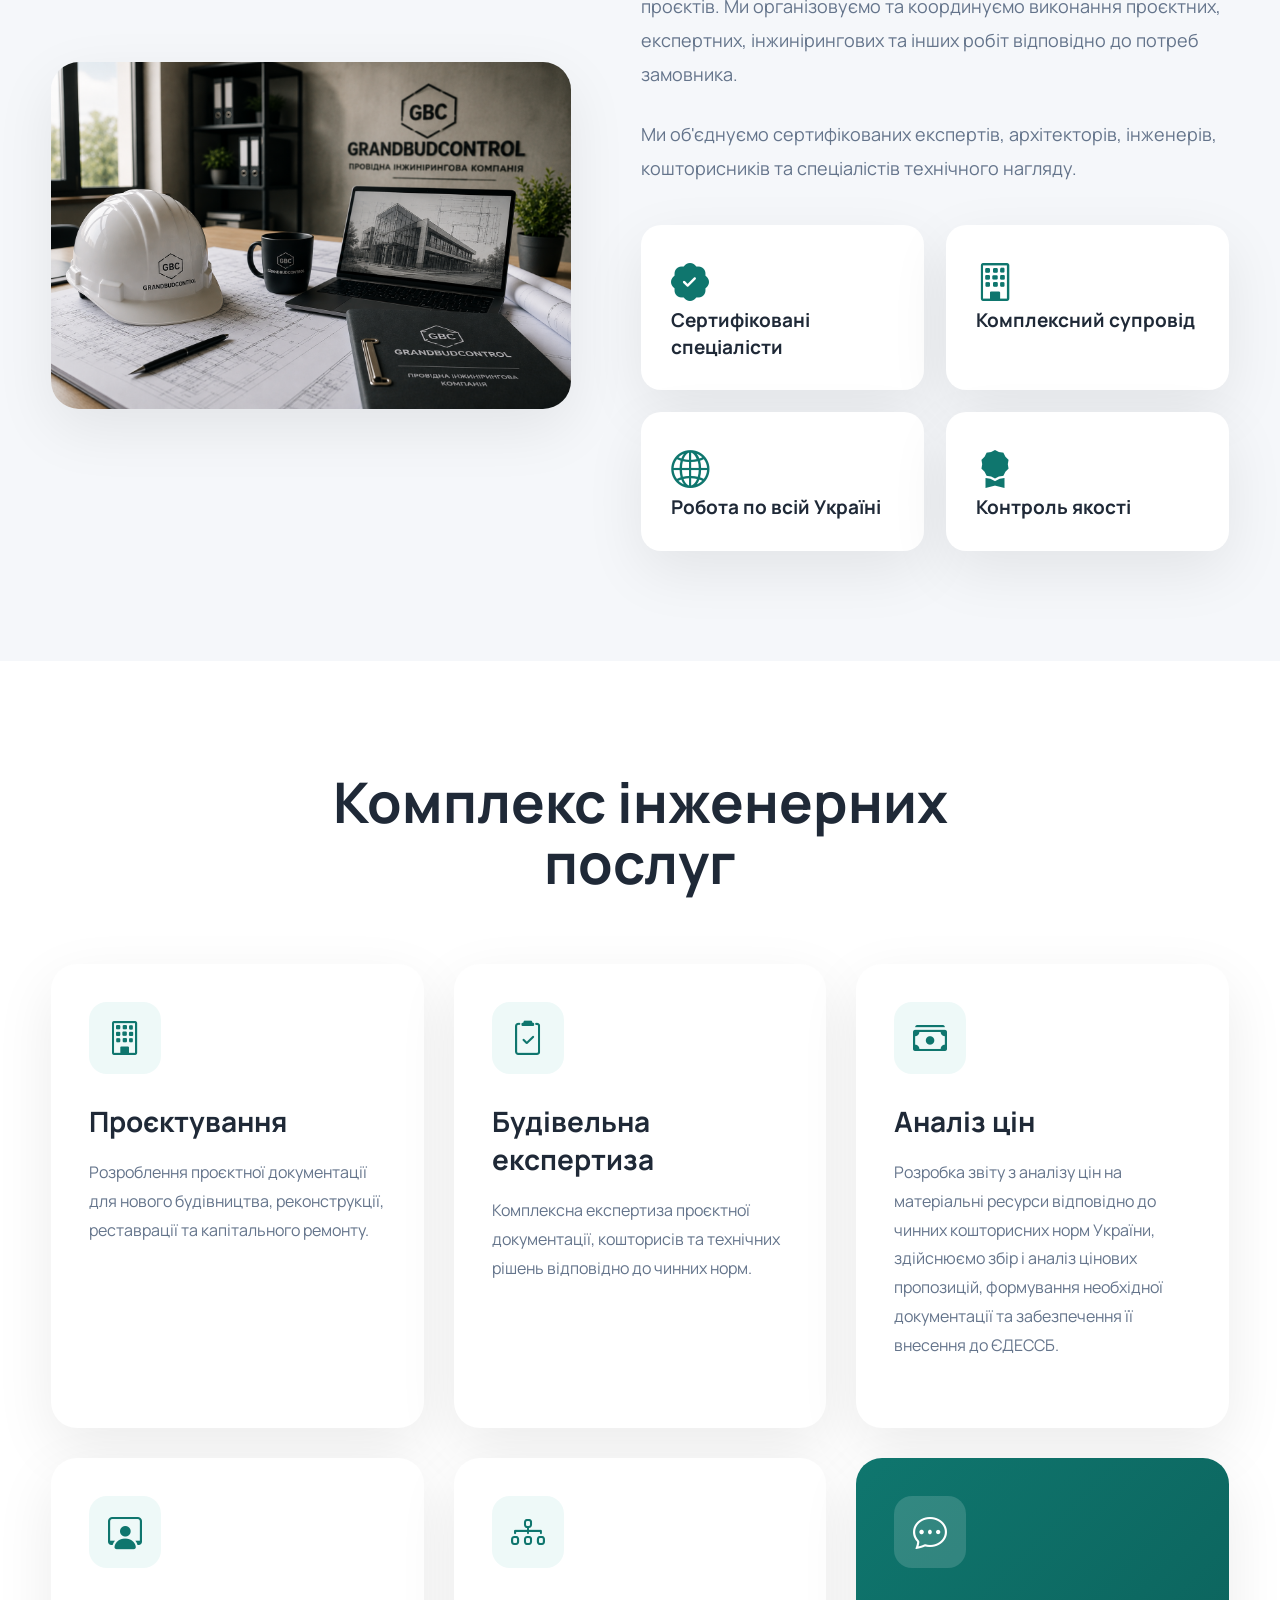
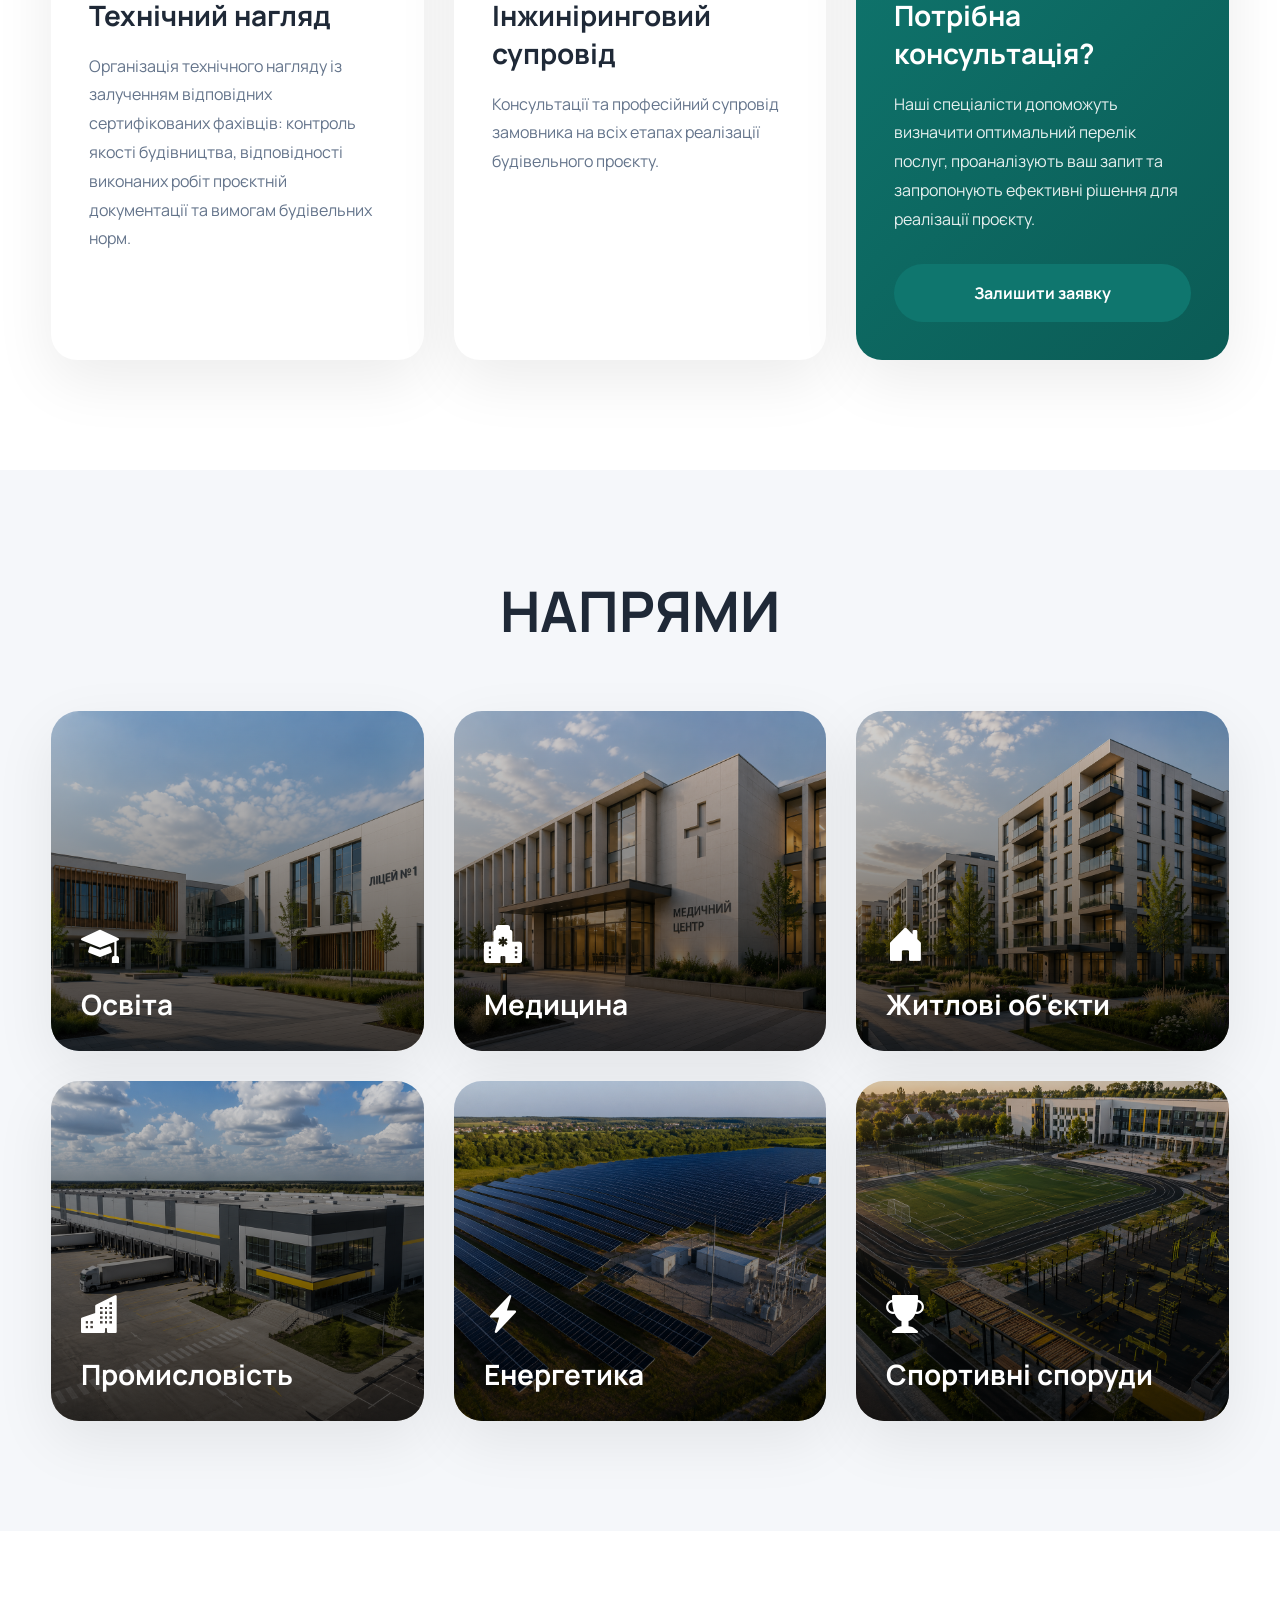
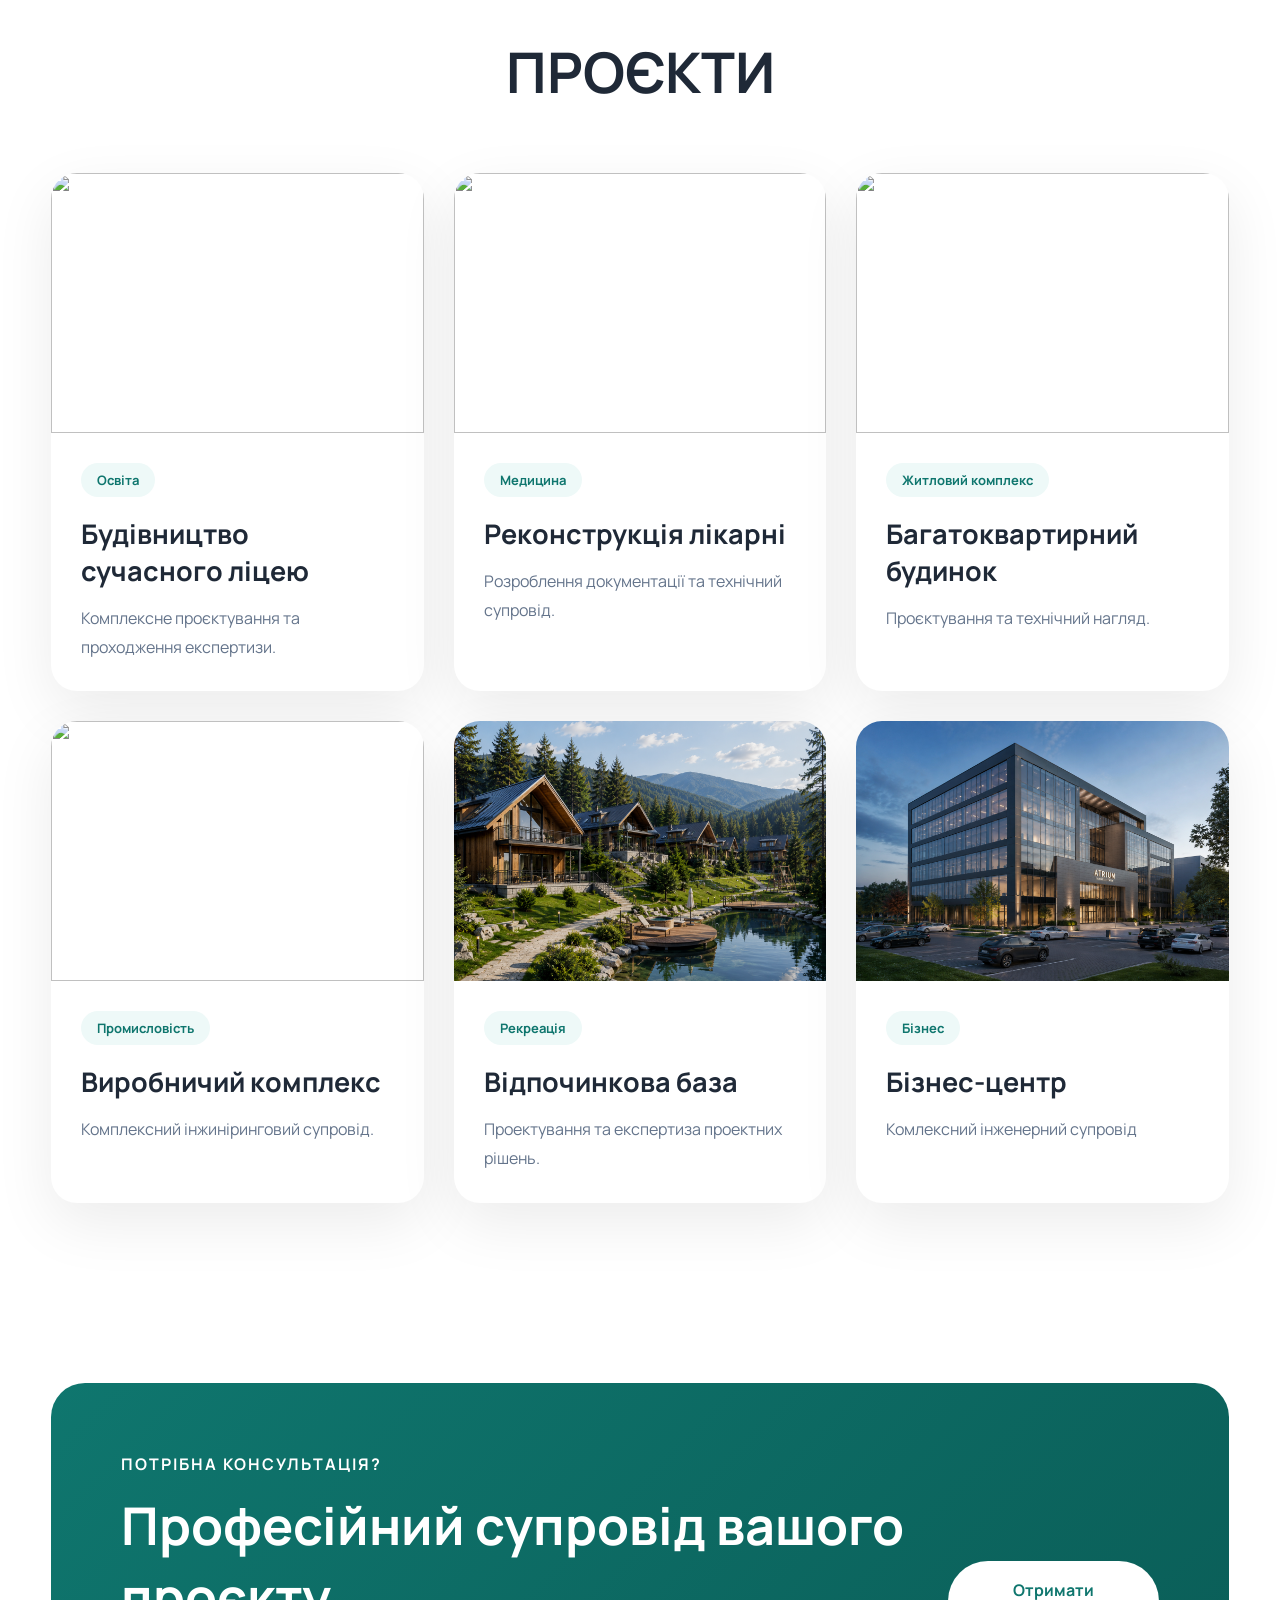
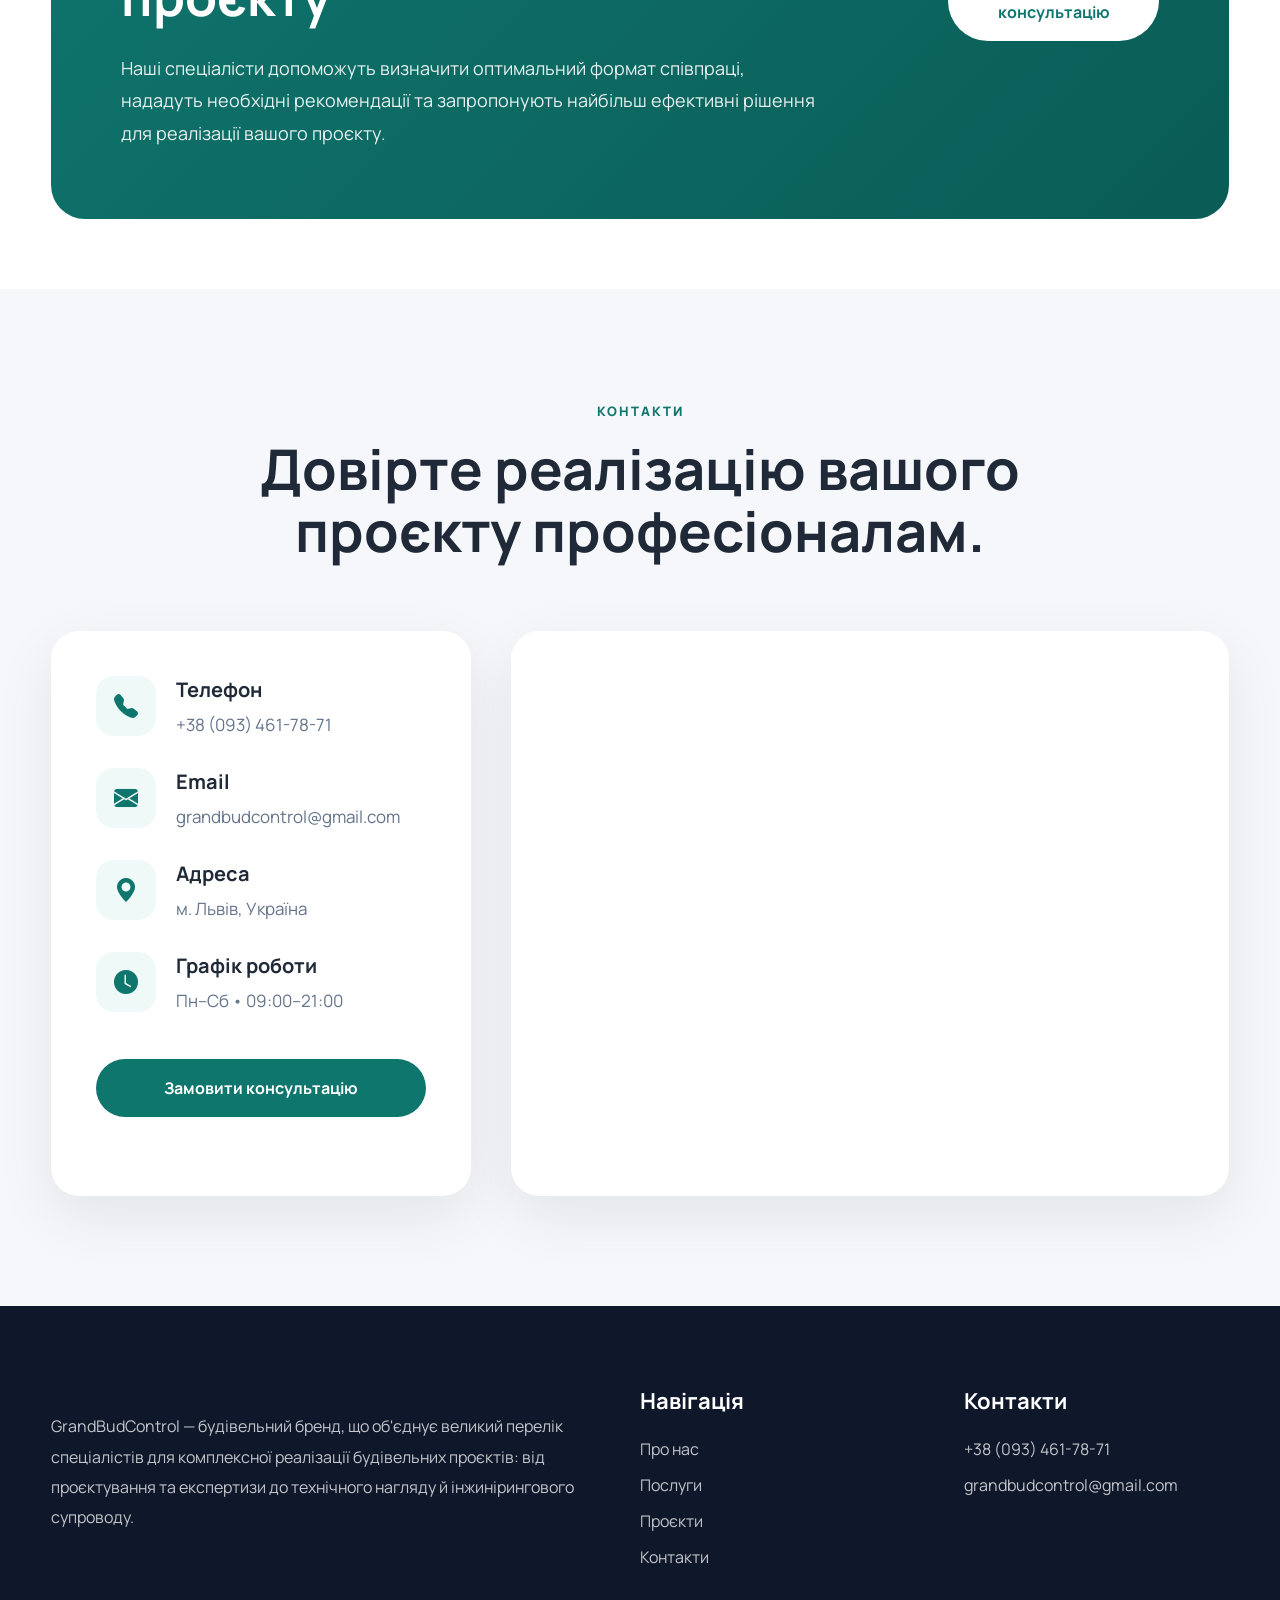
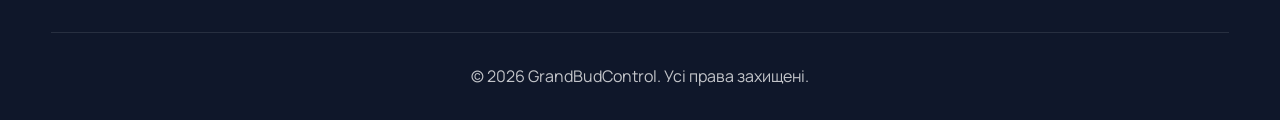
==== commit 27de027f: "Update index.html" ====
--- a/index.html
+++ b/index.html
@@ -135,9 +135,8 @@
     <section id="about" class="about">
       <div class="container">
         <div class="section-title">
-          <span> ПРО GRANDBUDCONTROL </span>
-
-          <h2>Професійний партнер для реалізації будівельних проєктів</h2>
+
+          <h2>Професійне партнерство для реалізації будівельних проєктів</h2>
         </div>
 
         <div class="about-grid">
@@ -190,14 +189,10 @@
     <section id="services" class="services">
       <div class="container">
         <div class="section-title center">
-          <span> НАШІ ПОСЛУГИ </span>
 
           <h2>Комплекс інженерних послуг</h2>
 
-          <p>
-            Повний цикл робіт від концепції та проєктування до
-            експертизи, технічного нагляду й інжинірингового супроводу.
-          </p>
+        
         </div>
 
         <div class="services-grid">
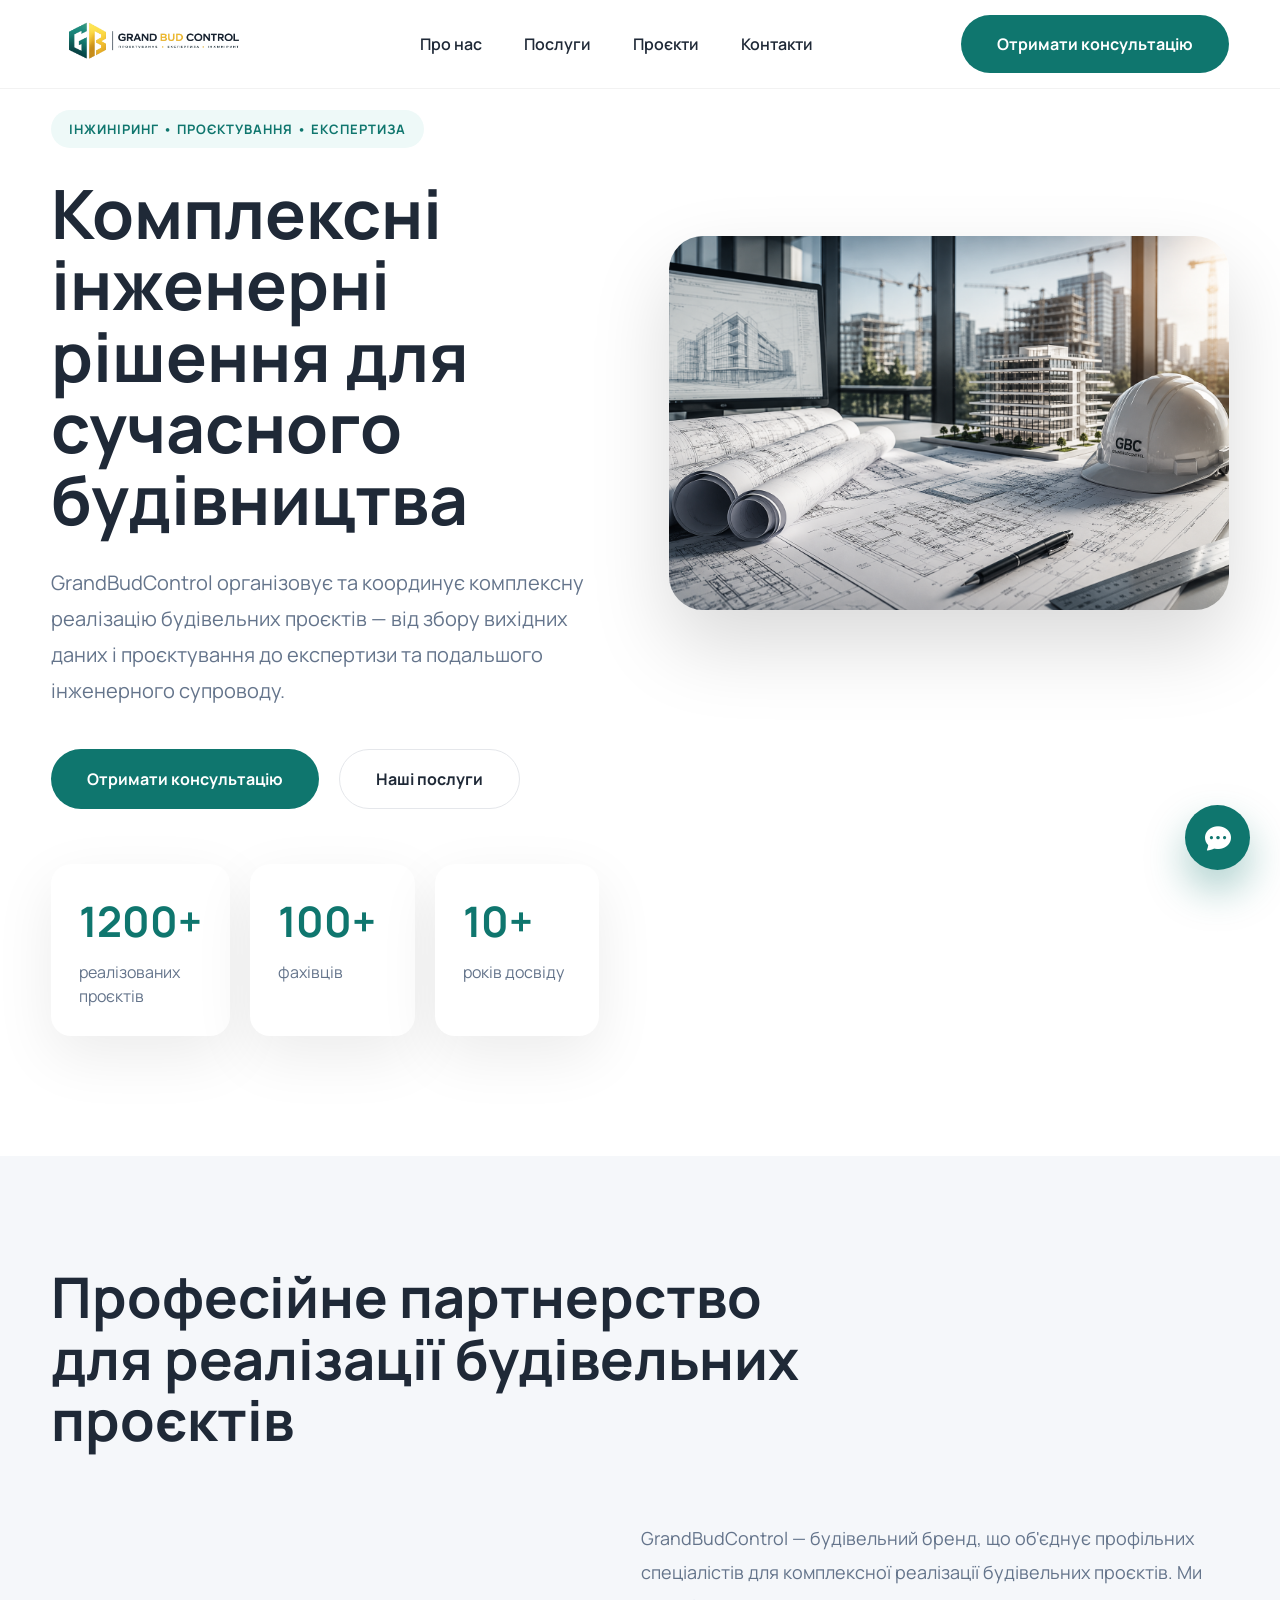
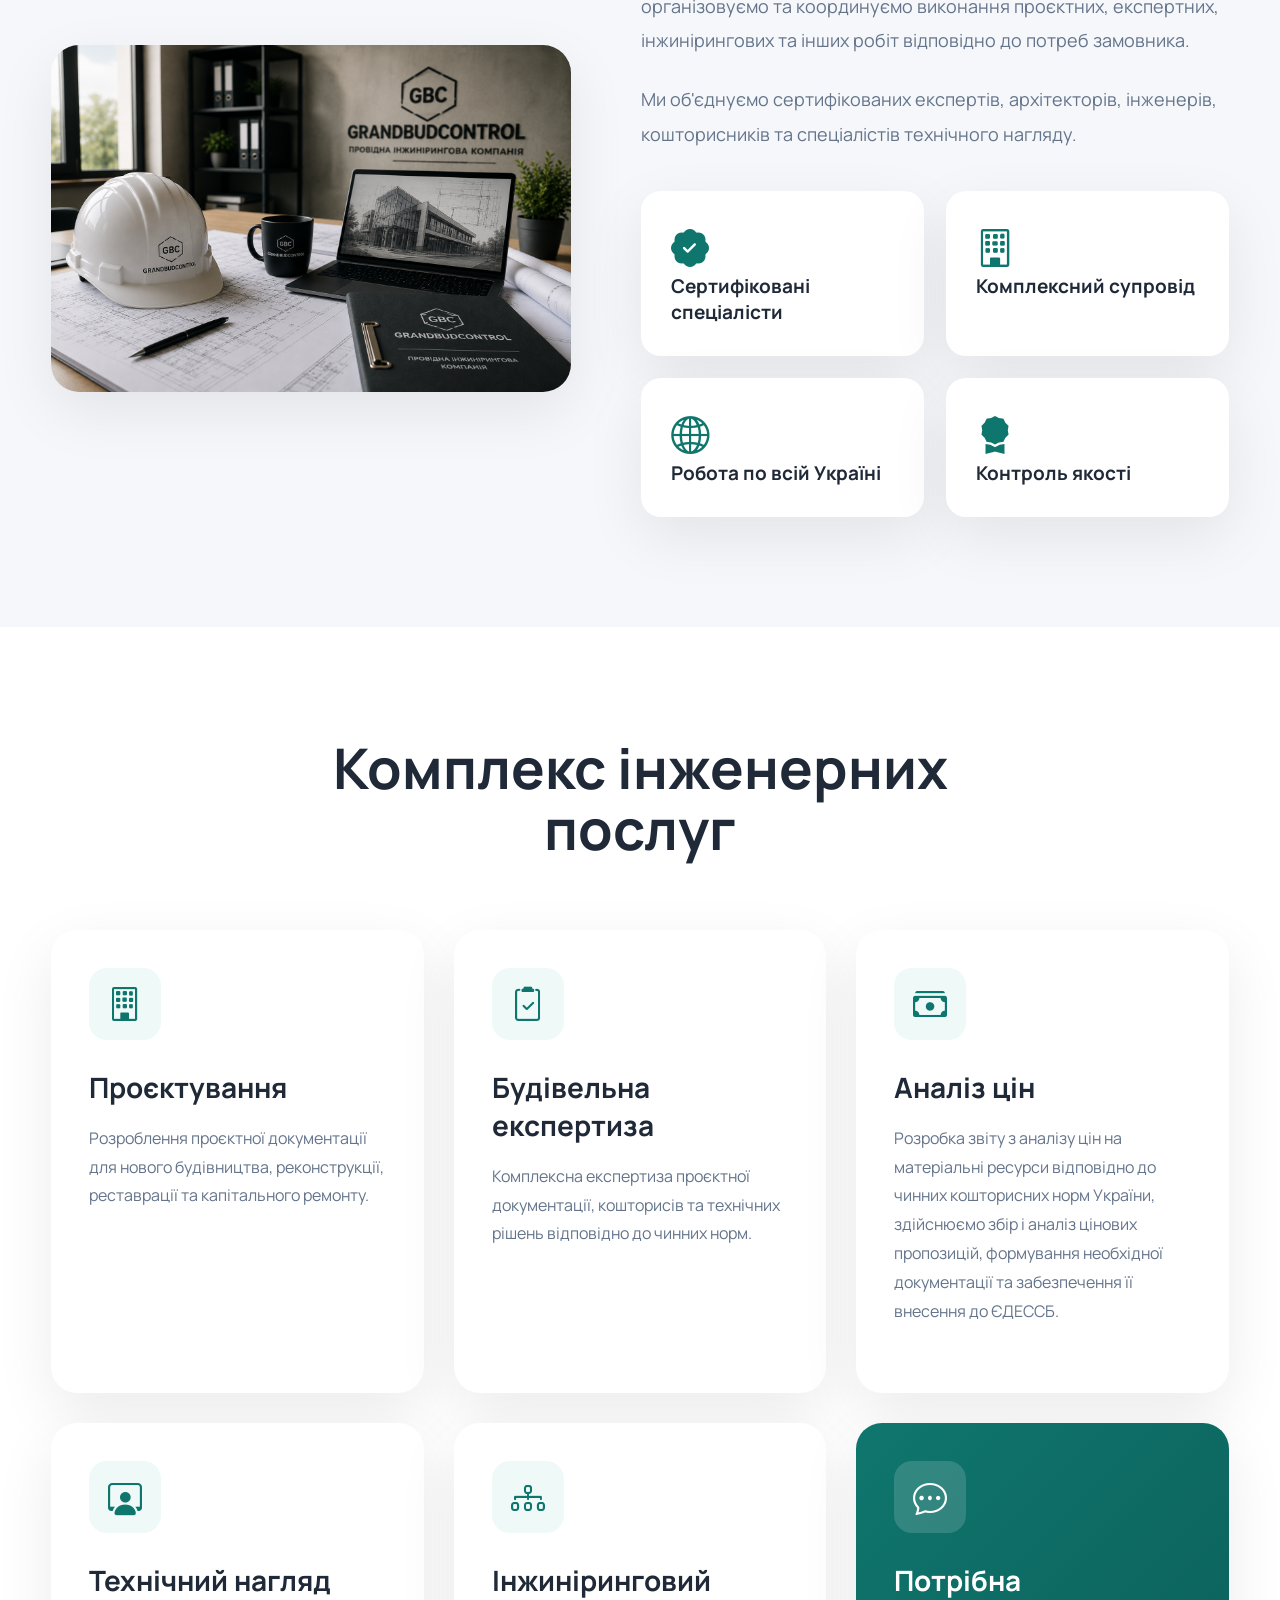
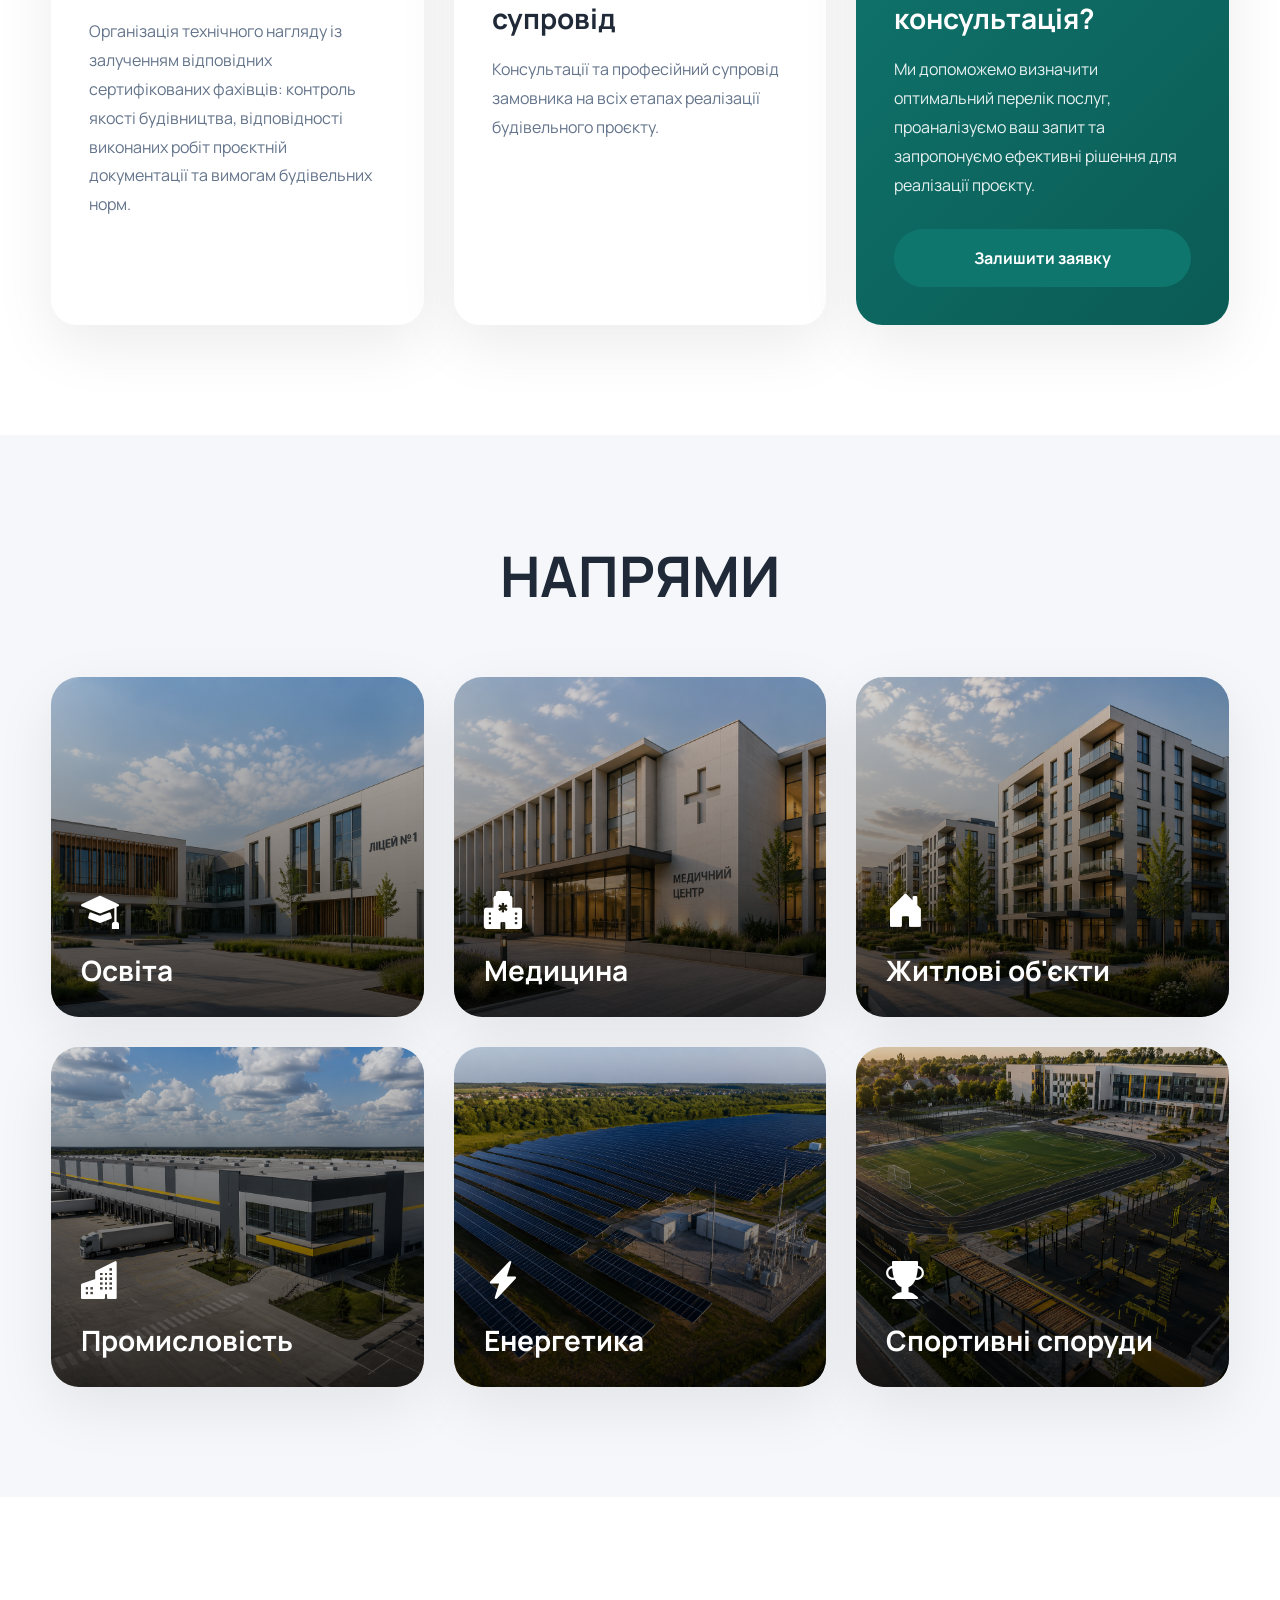
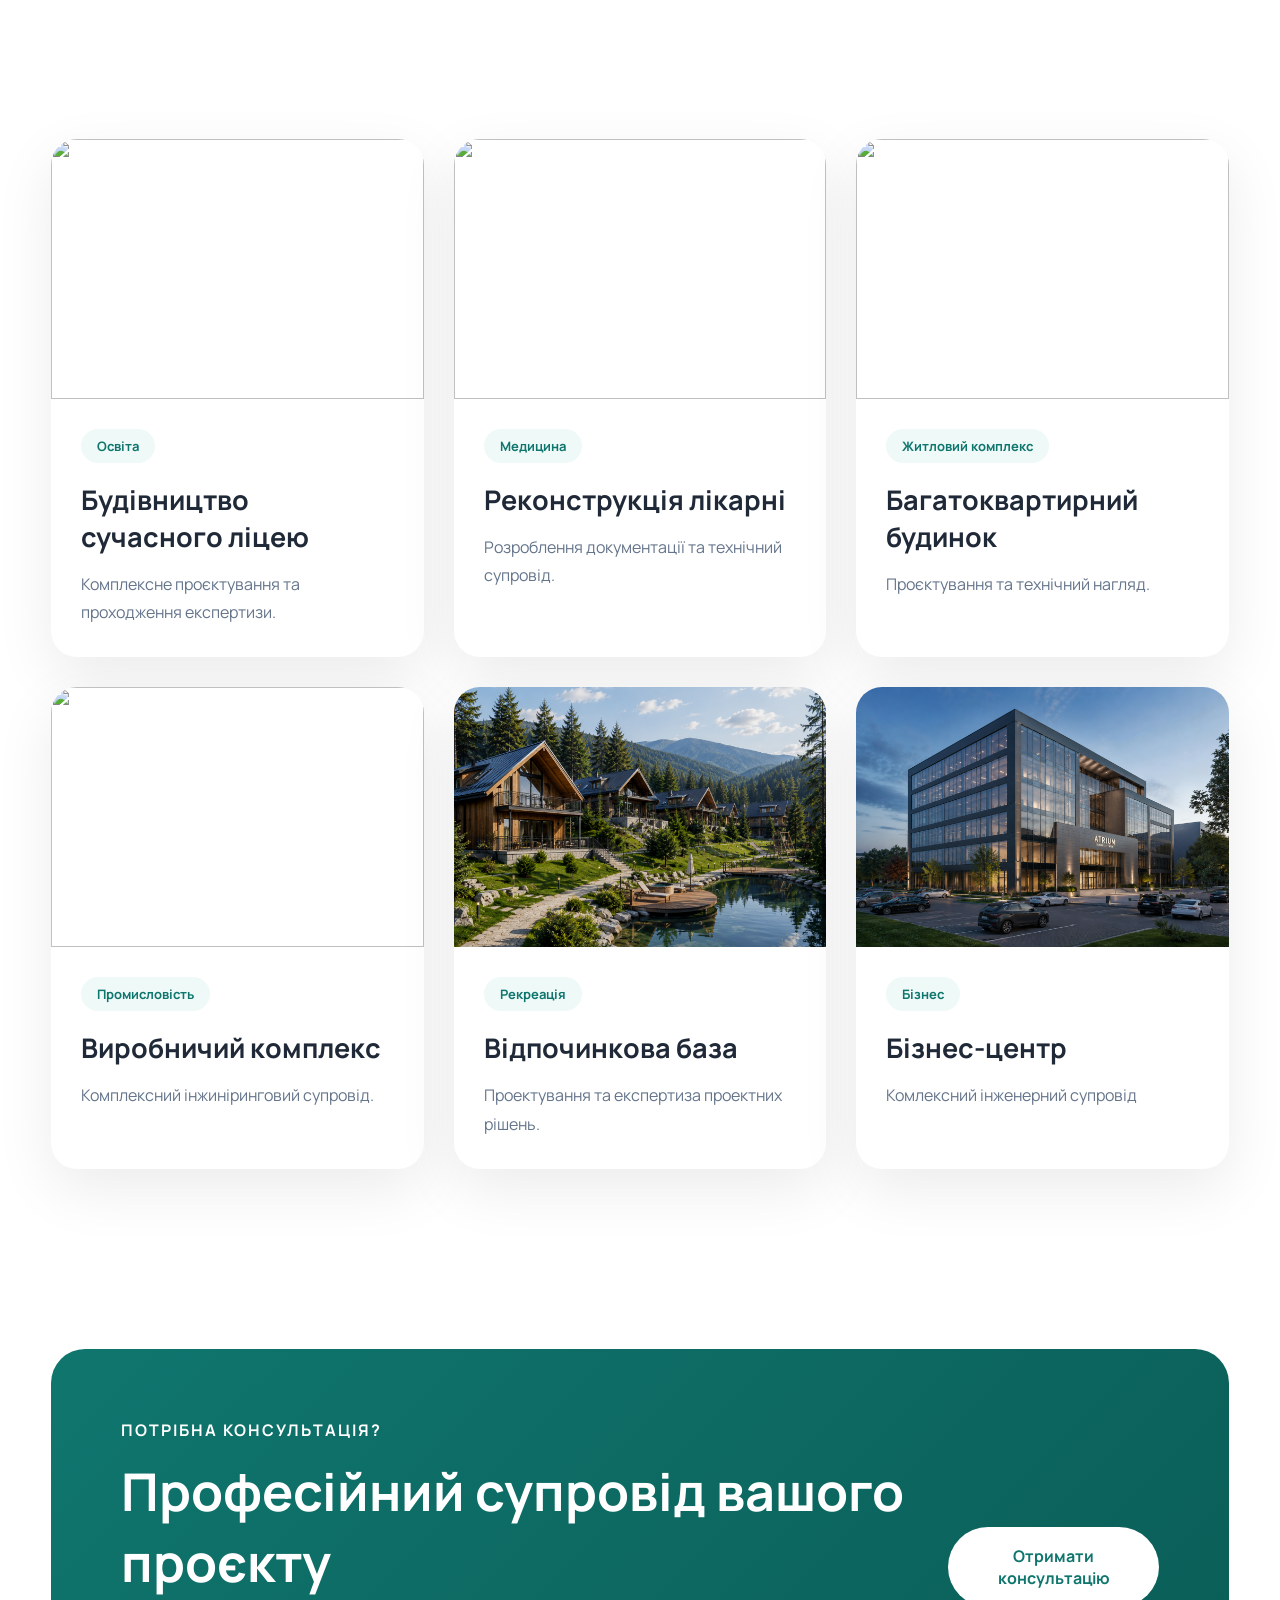
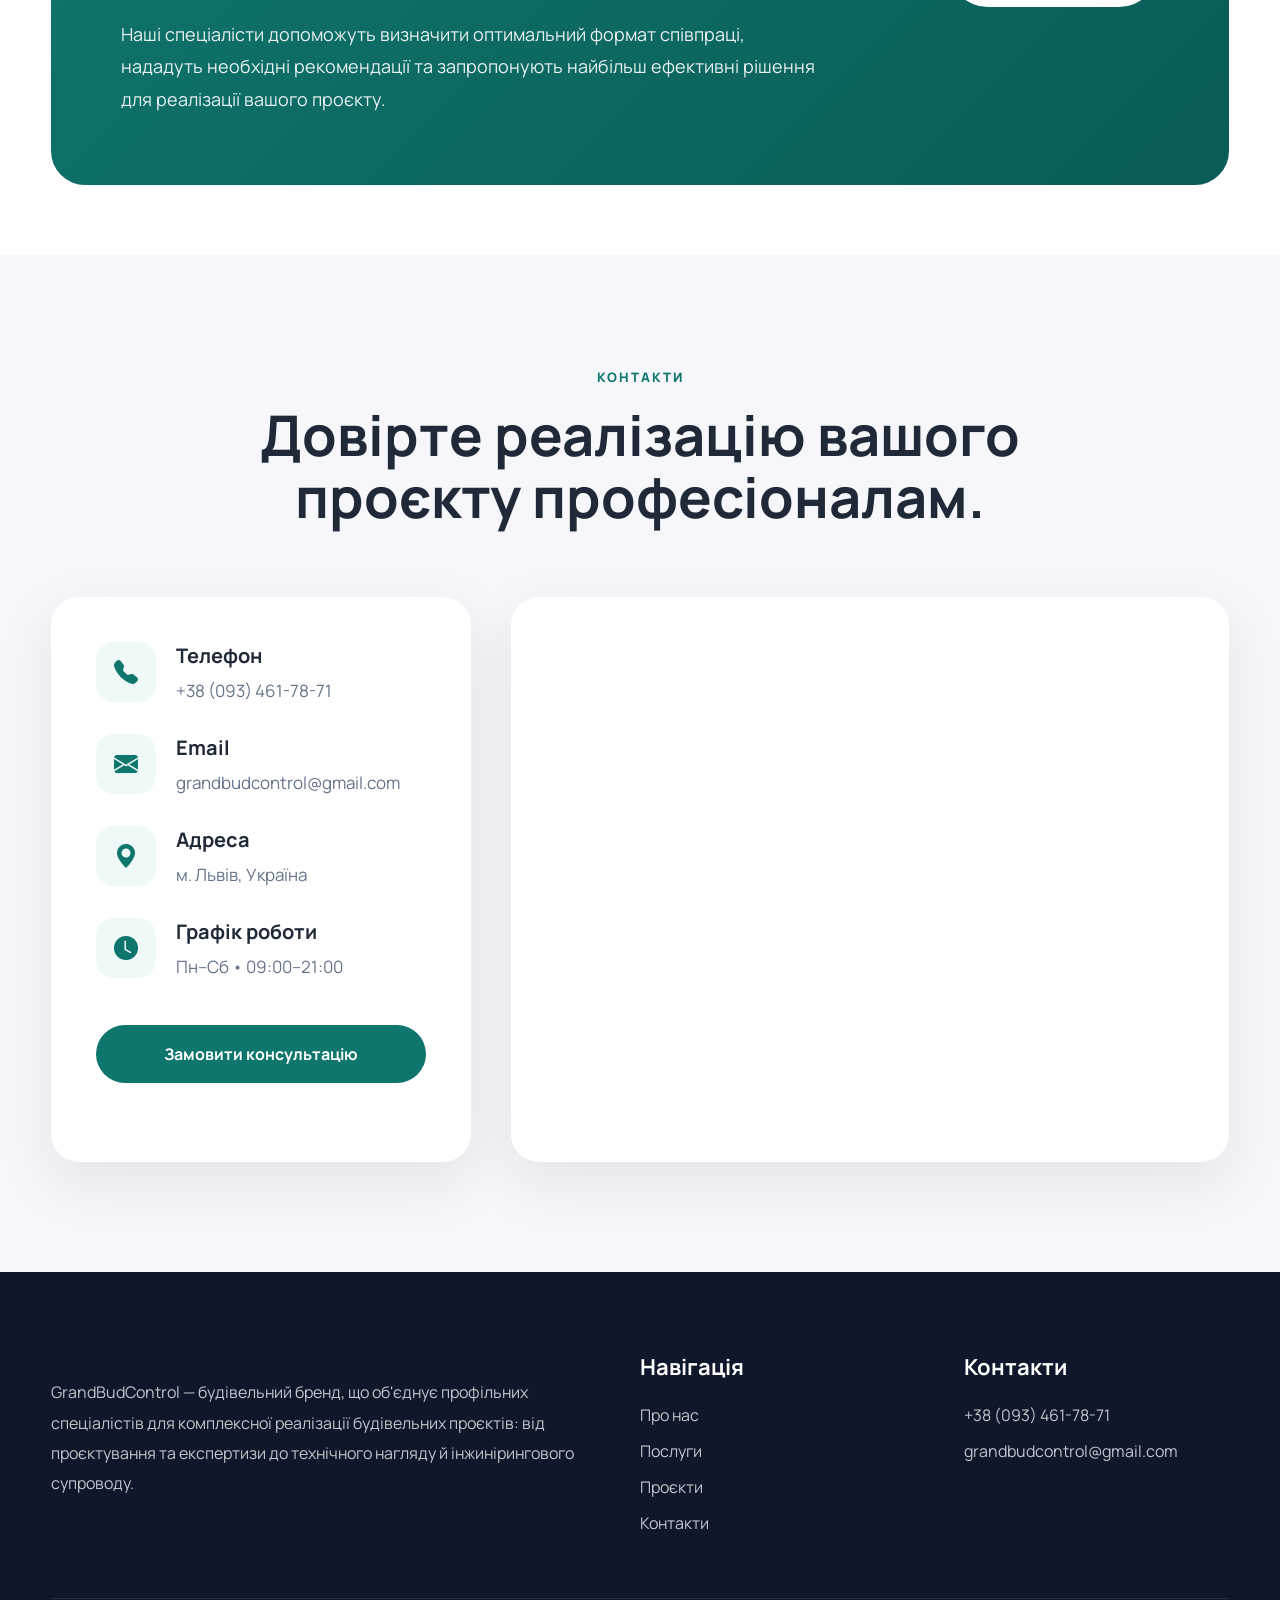
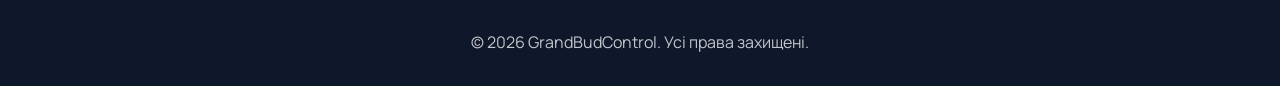
==== commit 86dd538a: "Update index.html" ====
--- a/index.html
+++ b/index.html
@@ -146,7 +146,7 @@
 
           <div class="about-content">
             <p>
-               GrandBudControl — будівельний бренд, що об'єднує великий перелік спеціалістів для комплексної реалізації
+               GrandBudControl — будівельний бренд, що об'єднує профільних спеціалістів для комплексної реалізації
   будівельних проєктів. Ми організовуємо та координуємо
   виконання проєктних, експертних, інжинірингових та інших
   робіт відповідно до потреб замовника.
@@ -270,9 +270,7 @@
             <h3>Потрібна консультація?</h3>
 
             <p>
-              Наші спеціалісти допоможуть визначити оптимальний перелік послуг,
-              проаналізують ваш запит та запропонують ефективні рішення для
-              реалізації проєкту.
+         Ми допоможемо визначити оптимальний перелік послуг, проаналізуємо ваш запит та запропонуємо ефективні рішення для реалізації проєкту.
             </p>
 
             <button class="btn consultation-btn">Залишити заявку</button>
@@ -533,7 +531,7 @@
             <img src="images/logo.svg" alt="" />
 
             <p>
-              GrandBudControl — будівельний бренд, що об'єднує великий перелік спеціалістів для комплексної
+              GrandBudControl — будівельний бренд, що об'єднує профільних спеціалістів для комплексної
   реалізації будівельних проєктів: від проєктування та
   експертизи до технічного нагляду й інжинірингового супроводу.
             </p>
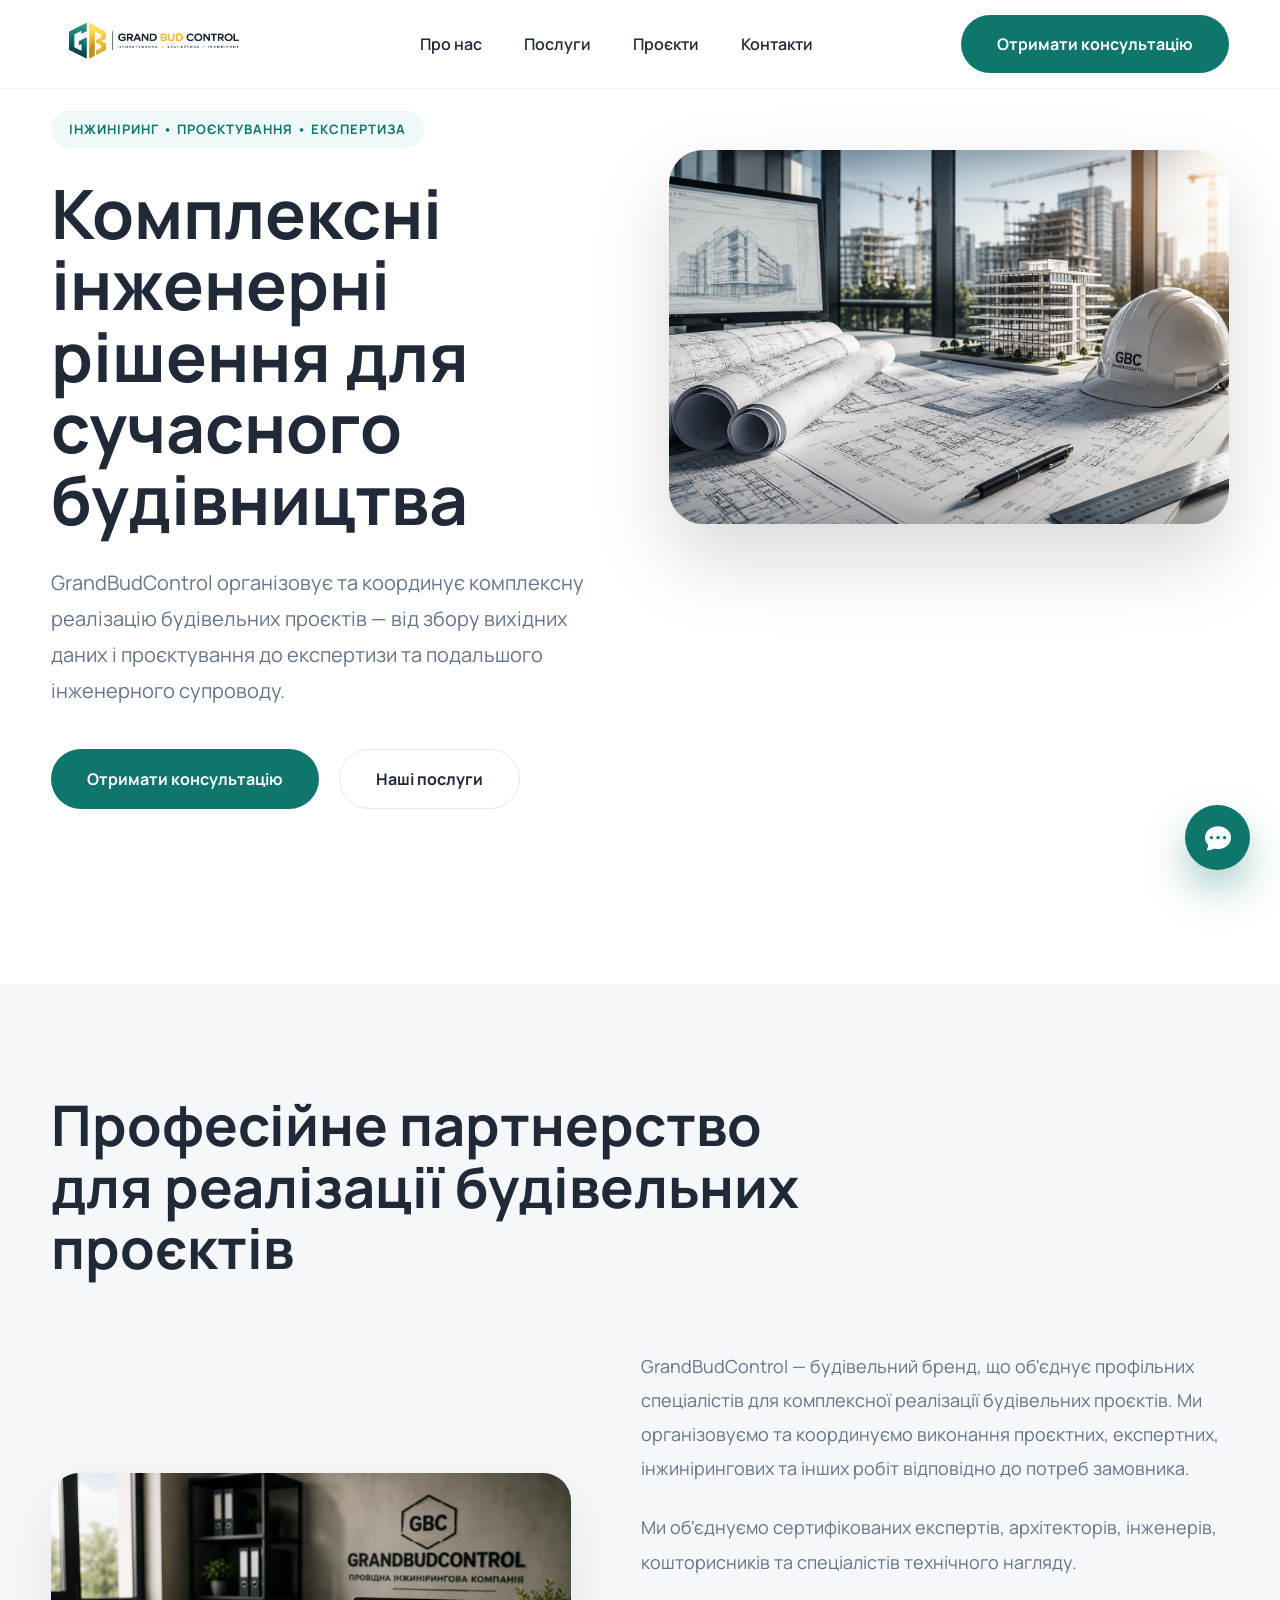
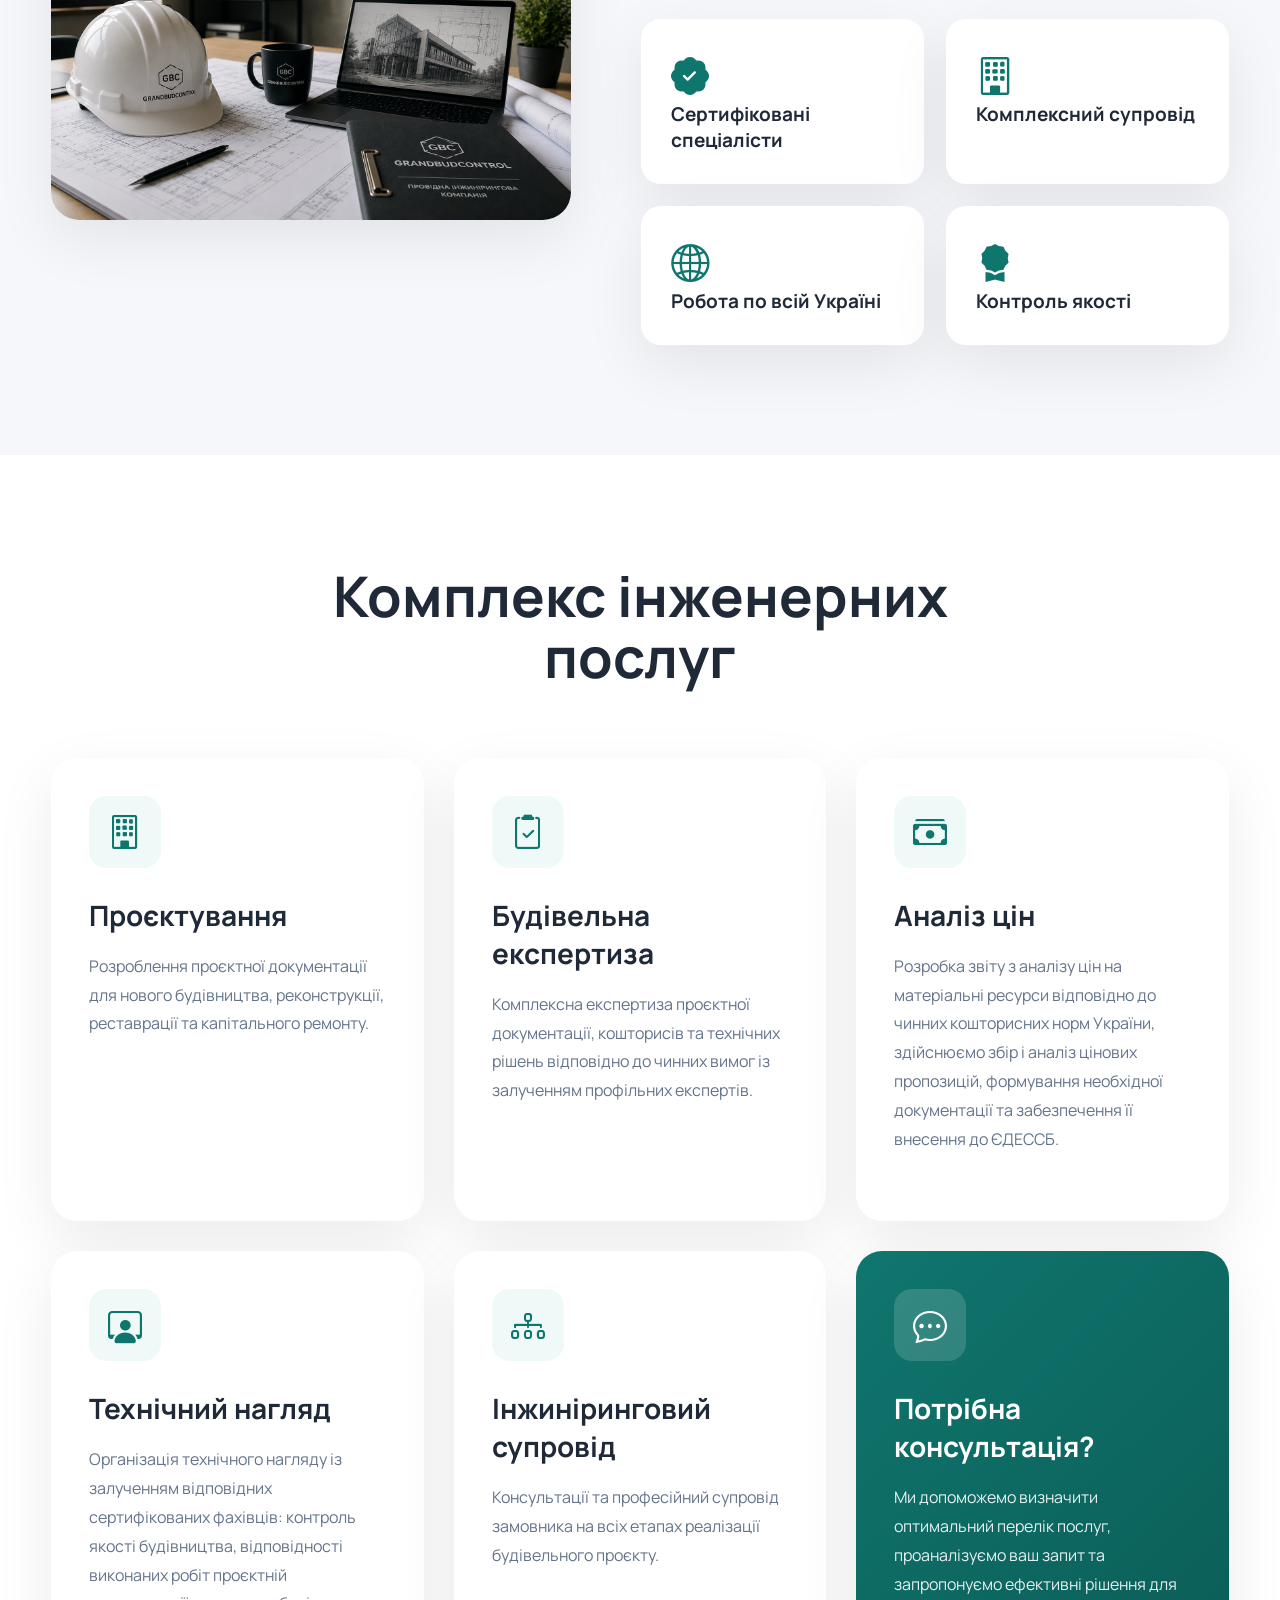
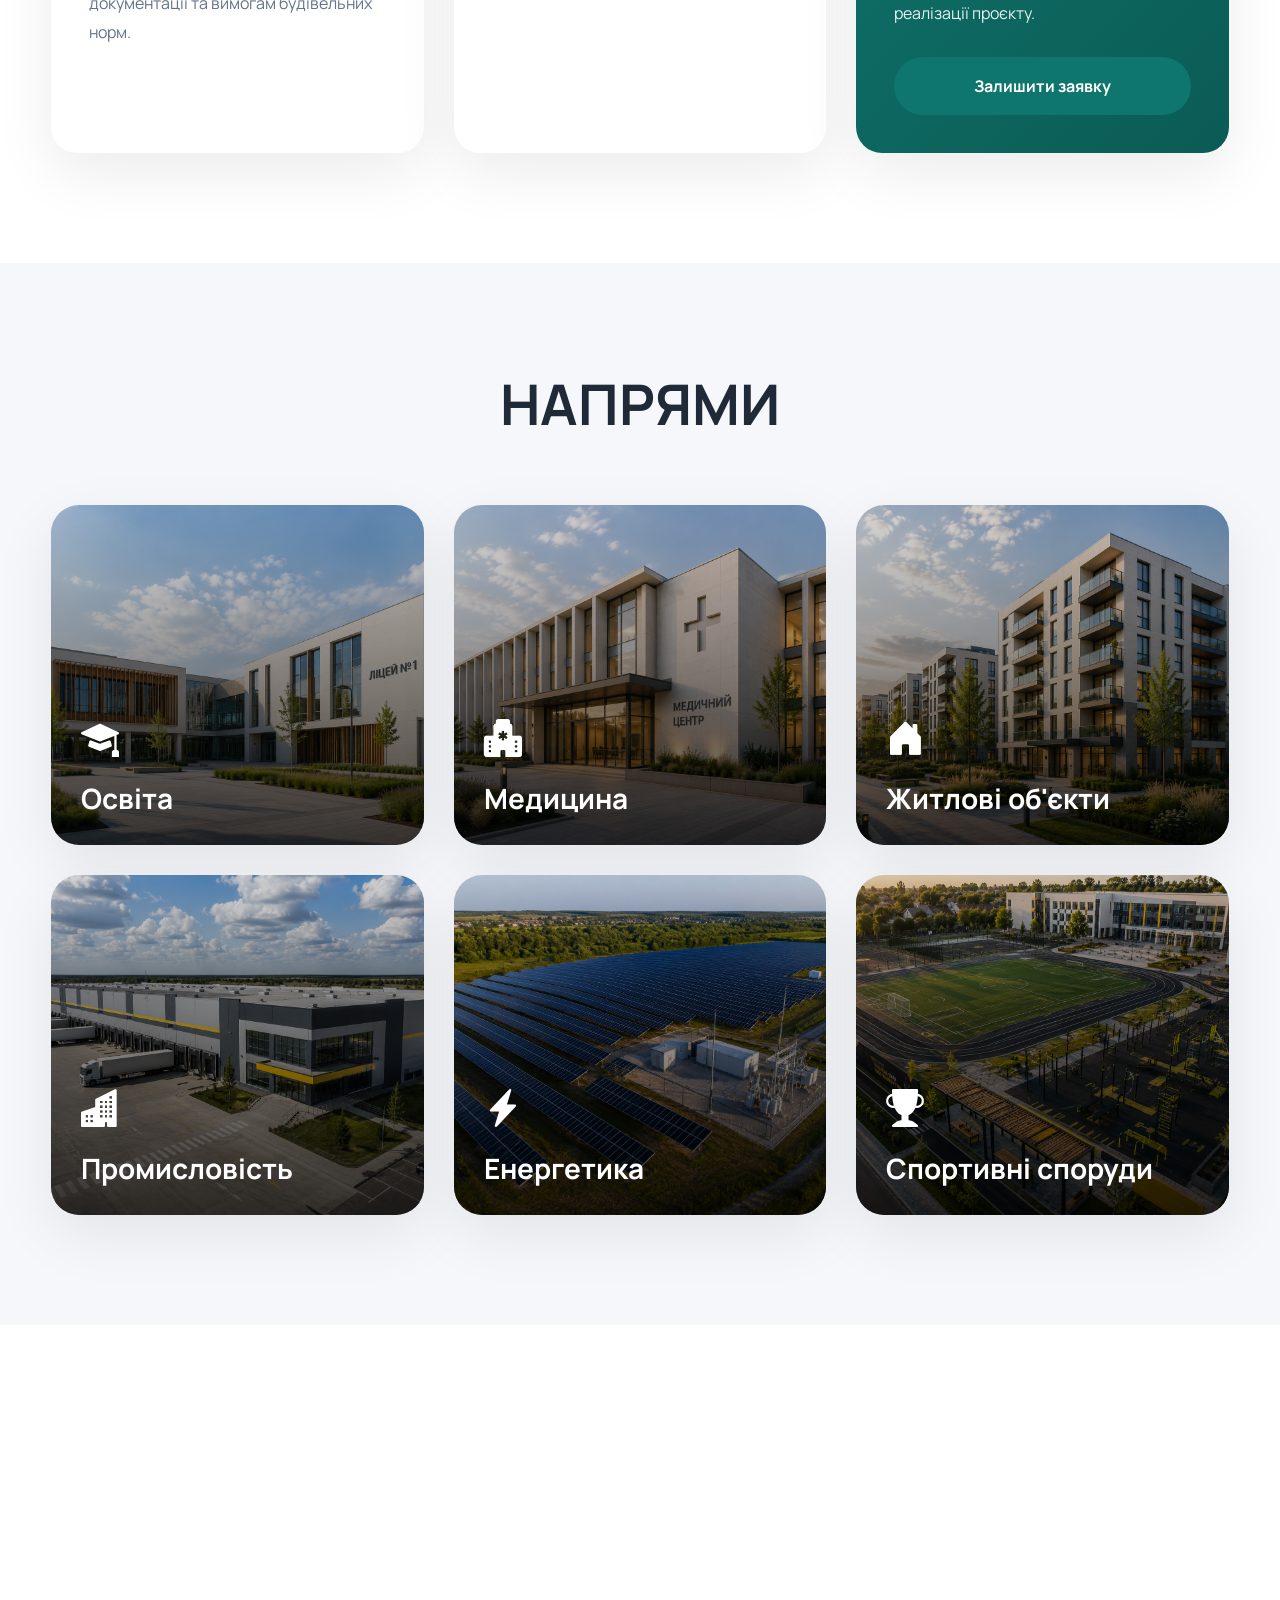
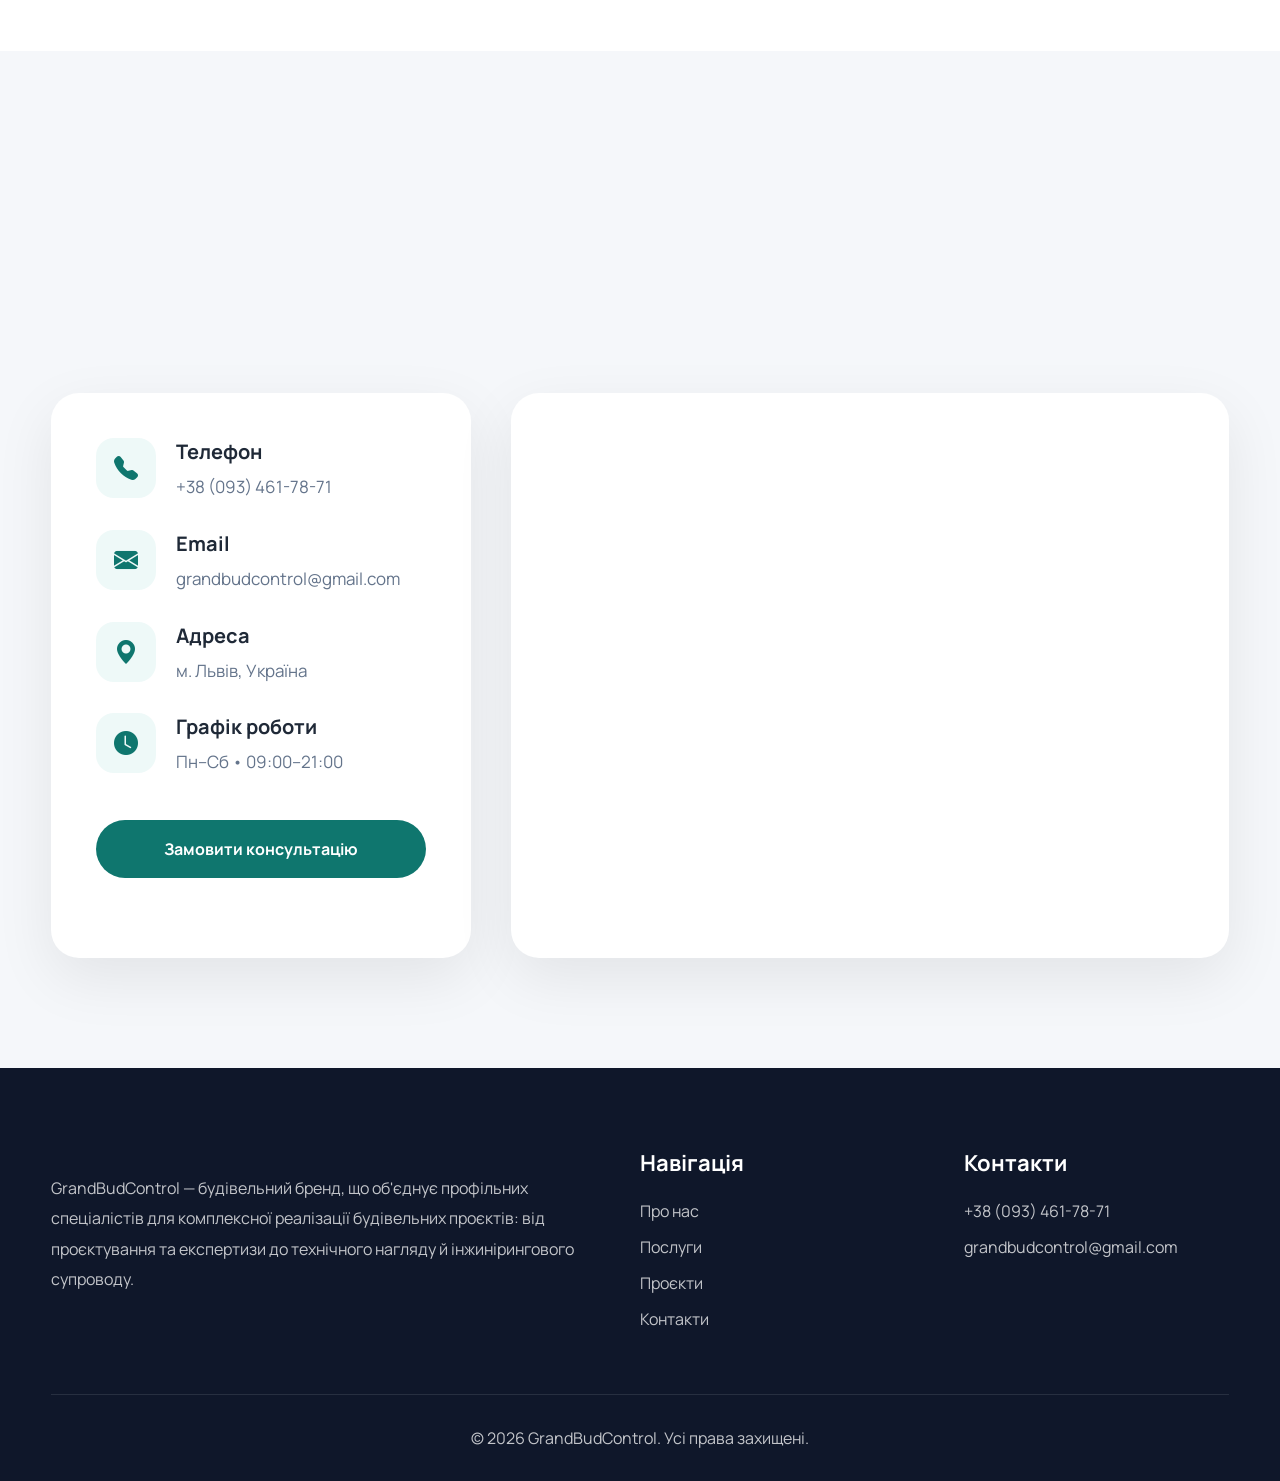
==== commit 1e1913f7: "Update index.html" ====
--- a/index.html
+++ b/index.html
@@ -4,11 +4,11 @@
     <meta charset="UTF-8" />
     <meta name="viewport" content="width=device-width, initial-scale=1.0" />
 
-    <title>GrandBudControl | Проєктування та експертиза</title>
+    <title>GrandBudControl</title>
 
     <meta
       name="description"
-      content="Комплексне проєктування, експертиза, технічний нагляд та інжиніринговий супровід будівництва."
+      content="Комплексне проєктування, експертиза, аналіз цін,  технічний нагляд та інжиніринговий супровід будівництва."
     />
 
     <link rel="preconnect" href="https://fonts.googleapis.com" />
@@ -105,25 +105,7 @@
             <a href="#services" class="btn btn-light"> Наші послуги </a>
           </div>
 
-          <div class="hero-stats">
-            <div>
-              <strong>1200+</strong>
-
-              <span>реалізованих проєктів</span>
-            </div>
-
-            <div>
-              <strong>100+</strong>
-
-              <span>фахівців</span>
-            </div>
-
-            <div>
-              <strong>10+</strong>
-
-              <span>років досвіду</span>
-            </div>
-          </div>
+         
         </div>
 
         <div class="hero-image">
@@ -217,8 +199,7 @@
             <h3>Будівельна експертиза</h3>
 
             <p>
-              Комплексна експертиза проєктної документації, кошторисів та
-              технічних рішень відповідно до чинних норм.
+              Комплексна експертиза проєктної документації, кошторисів та технічних рішень відповідно до чинних вимог із залученням профільних експертів.
             </p>
           </article>
 
@@ -441,9 +422,7 @@
             <h2>Професійний супровід вашого проєкту</h2>
 
             <p>
-              Наші спеціалісти допоможуть визначити оптимальний формат
-              співпраці, нададуть необхідні рекомендації та запропонують
-              найбільш ефективні рішення для реалізації вашого проєкту.
+             Ми допоможемо визначити оптимальний перелік послуг, проаналізуємо ваш запит та запропонуємо ефективні рішення для реалізації проєкту.
             </p>
           </div>
 
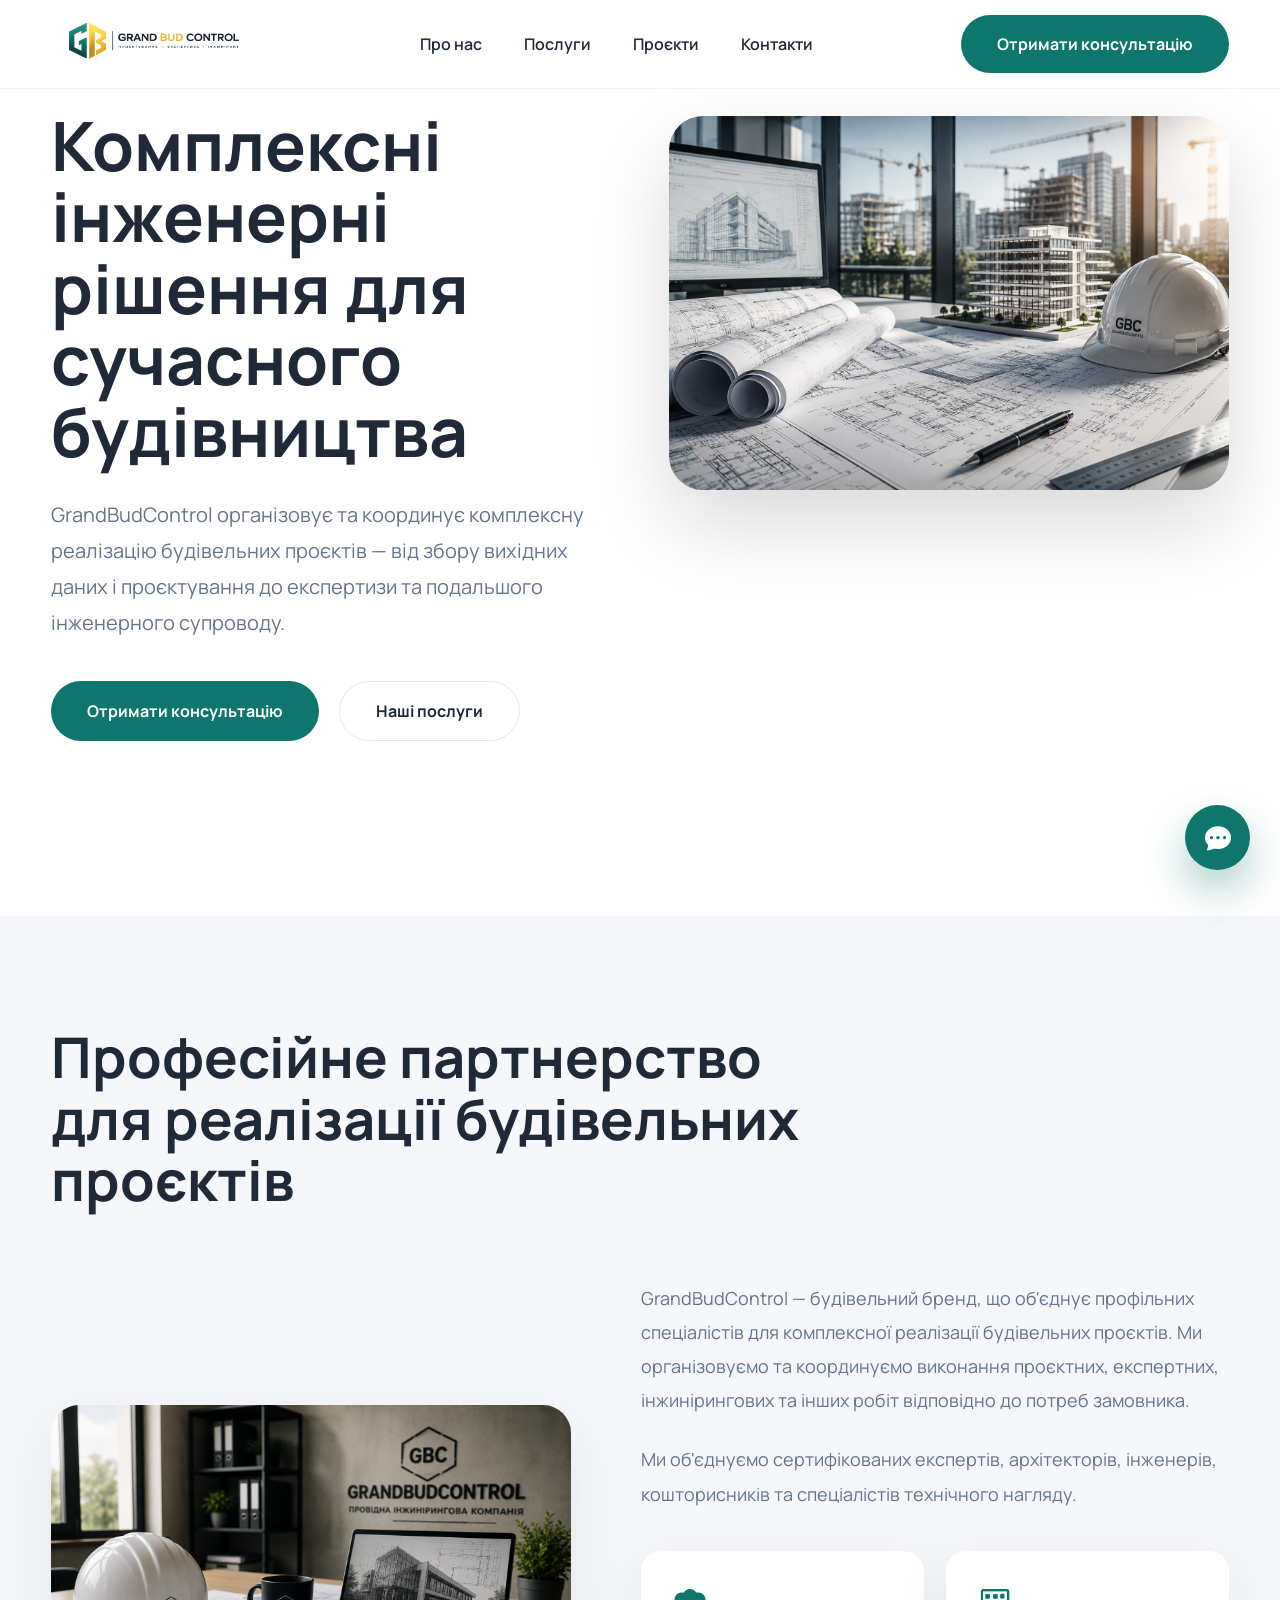
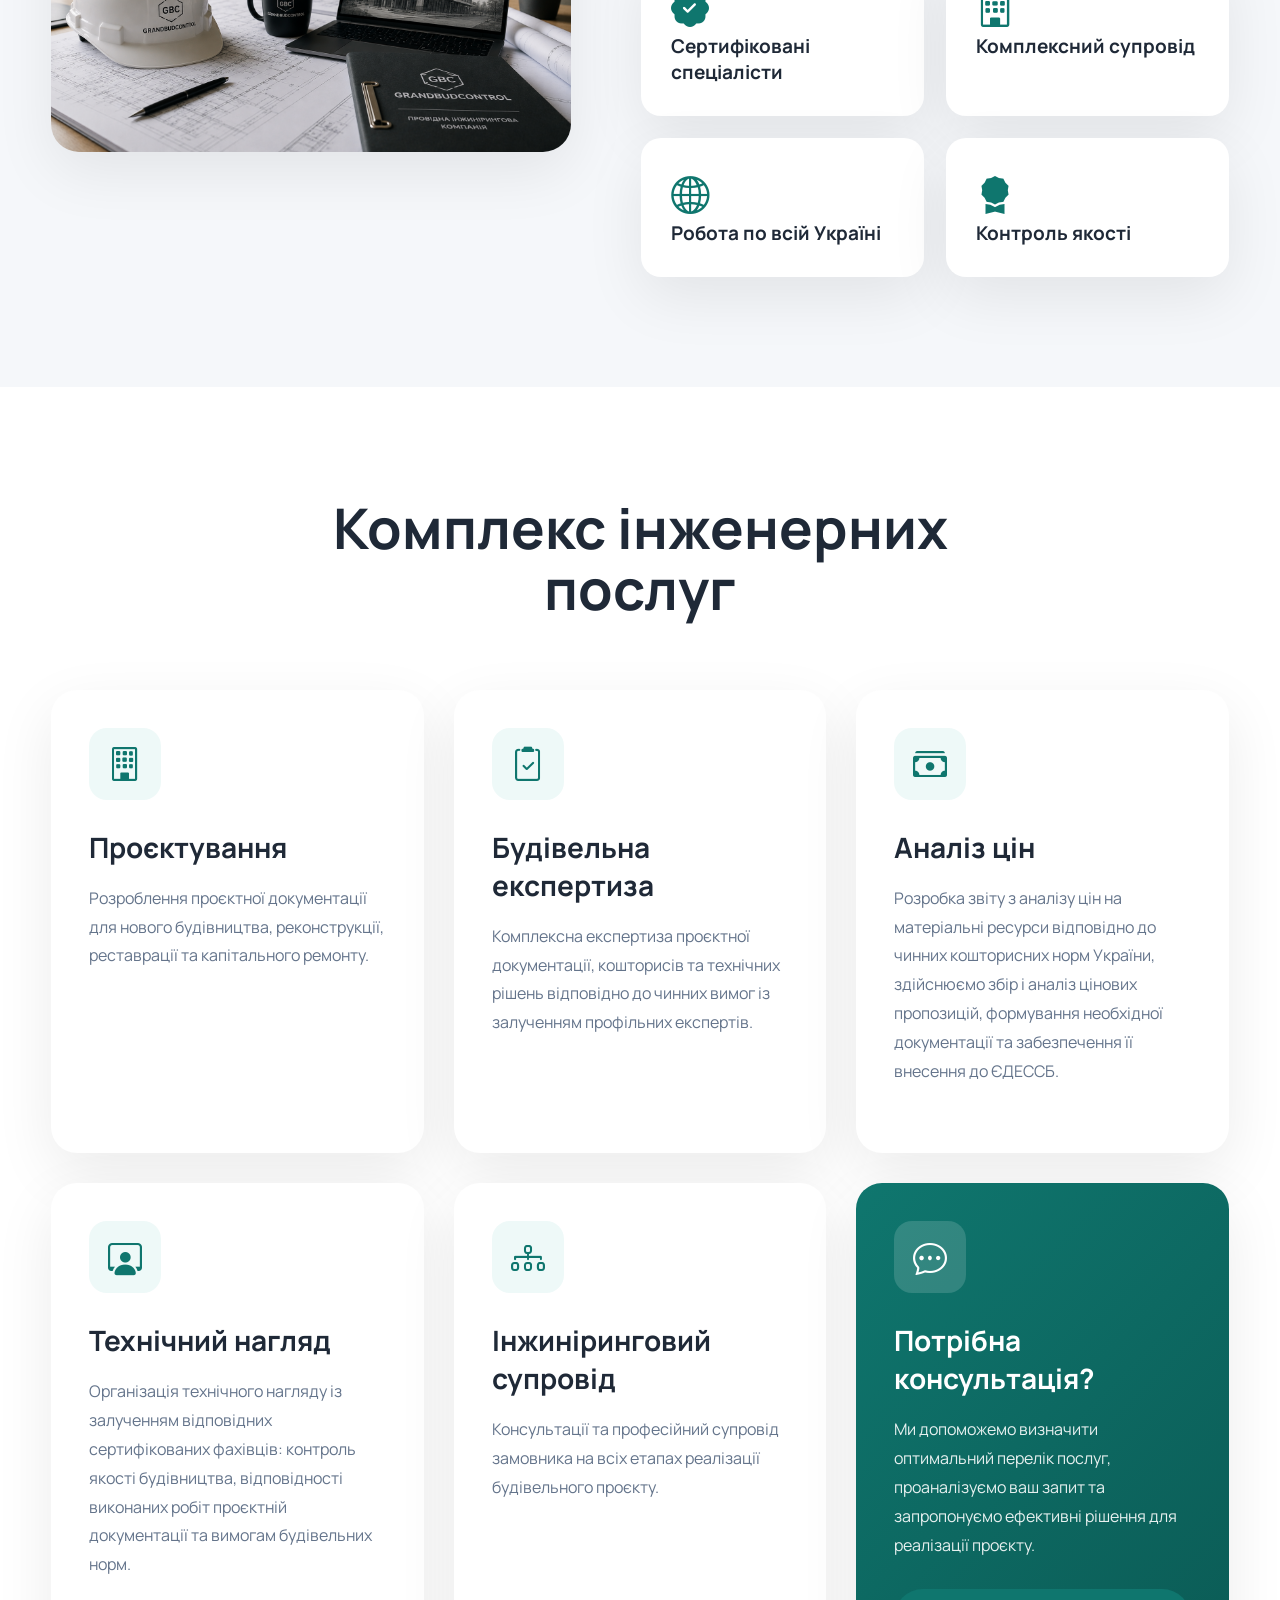
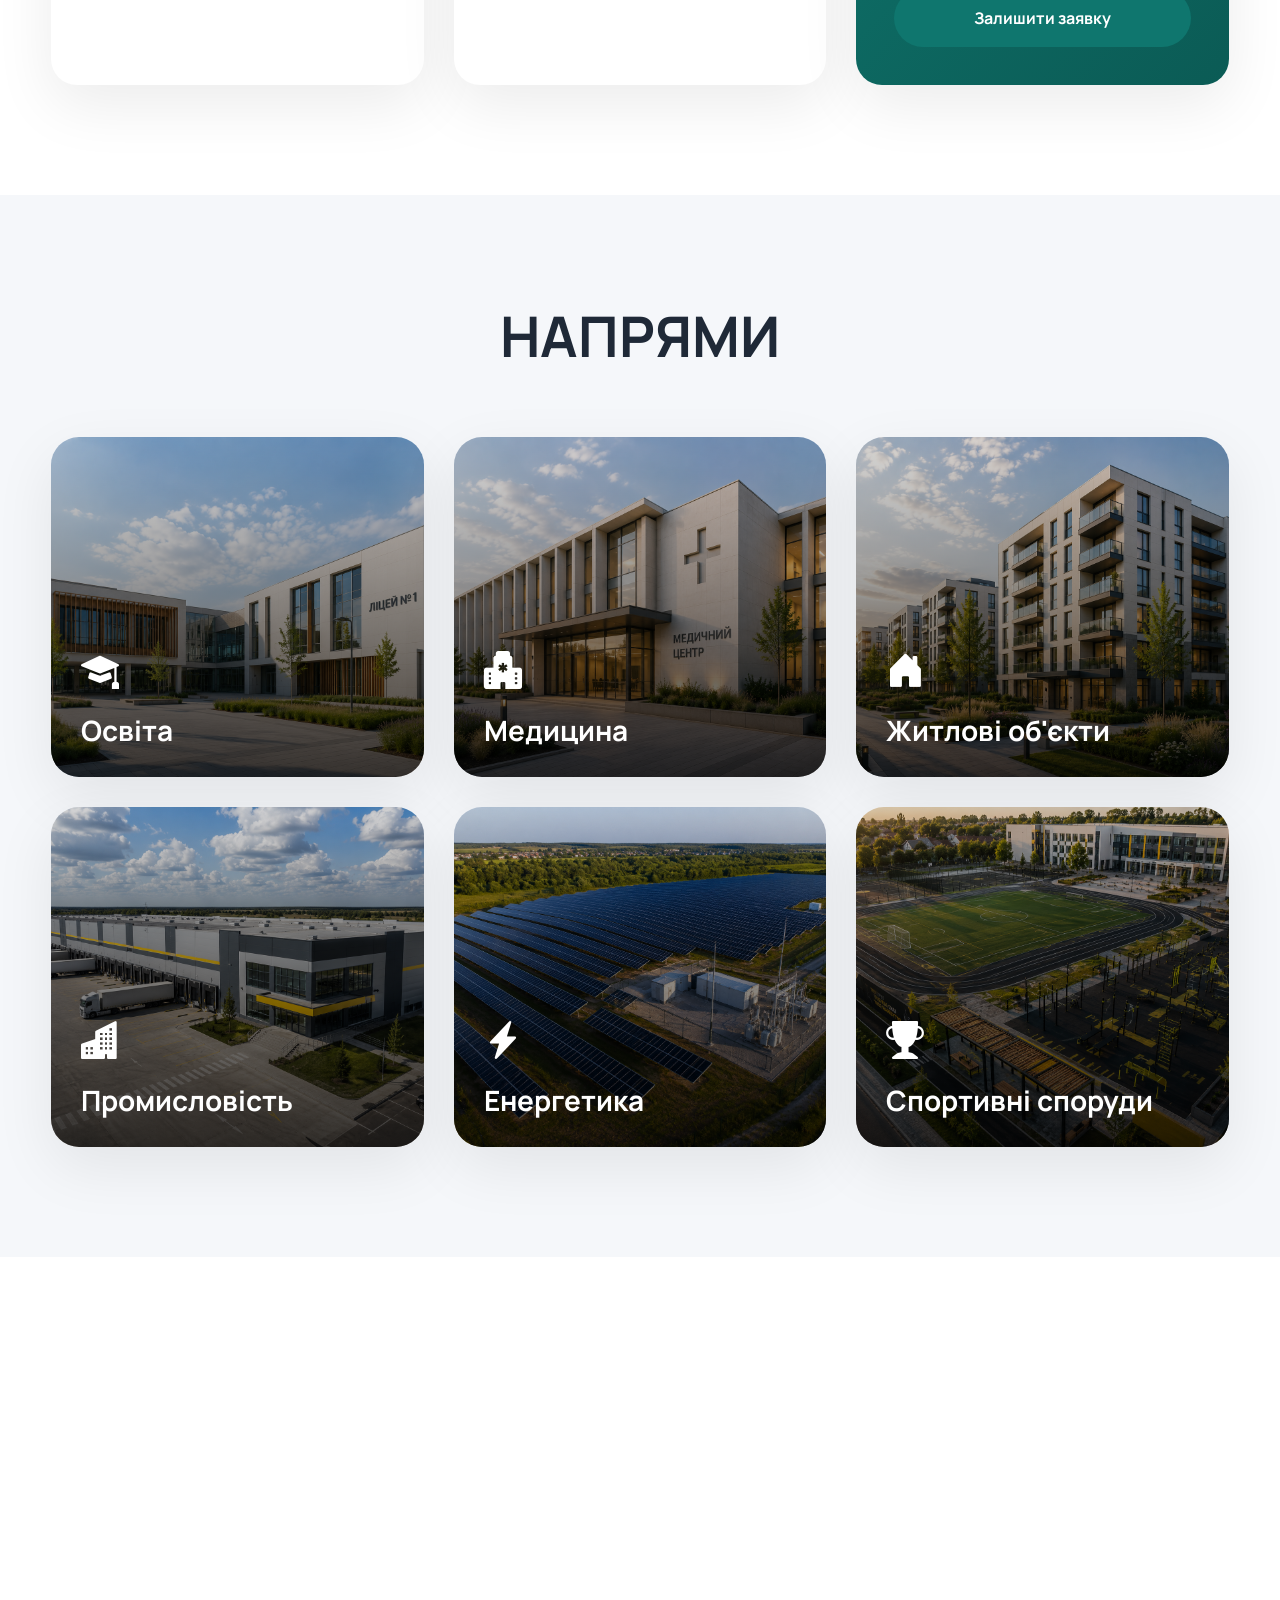
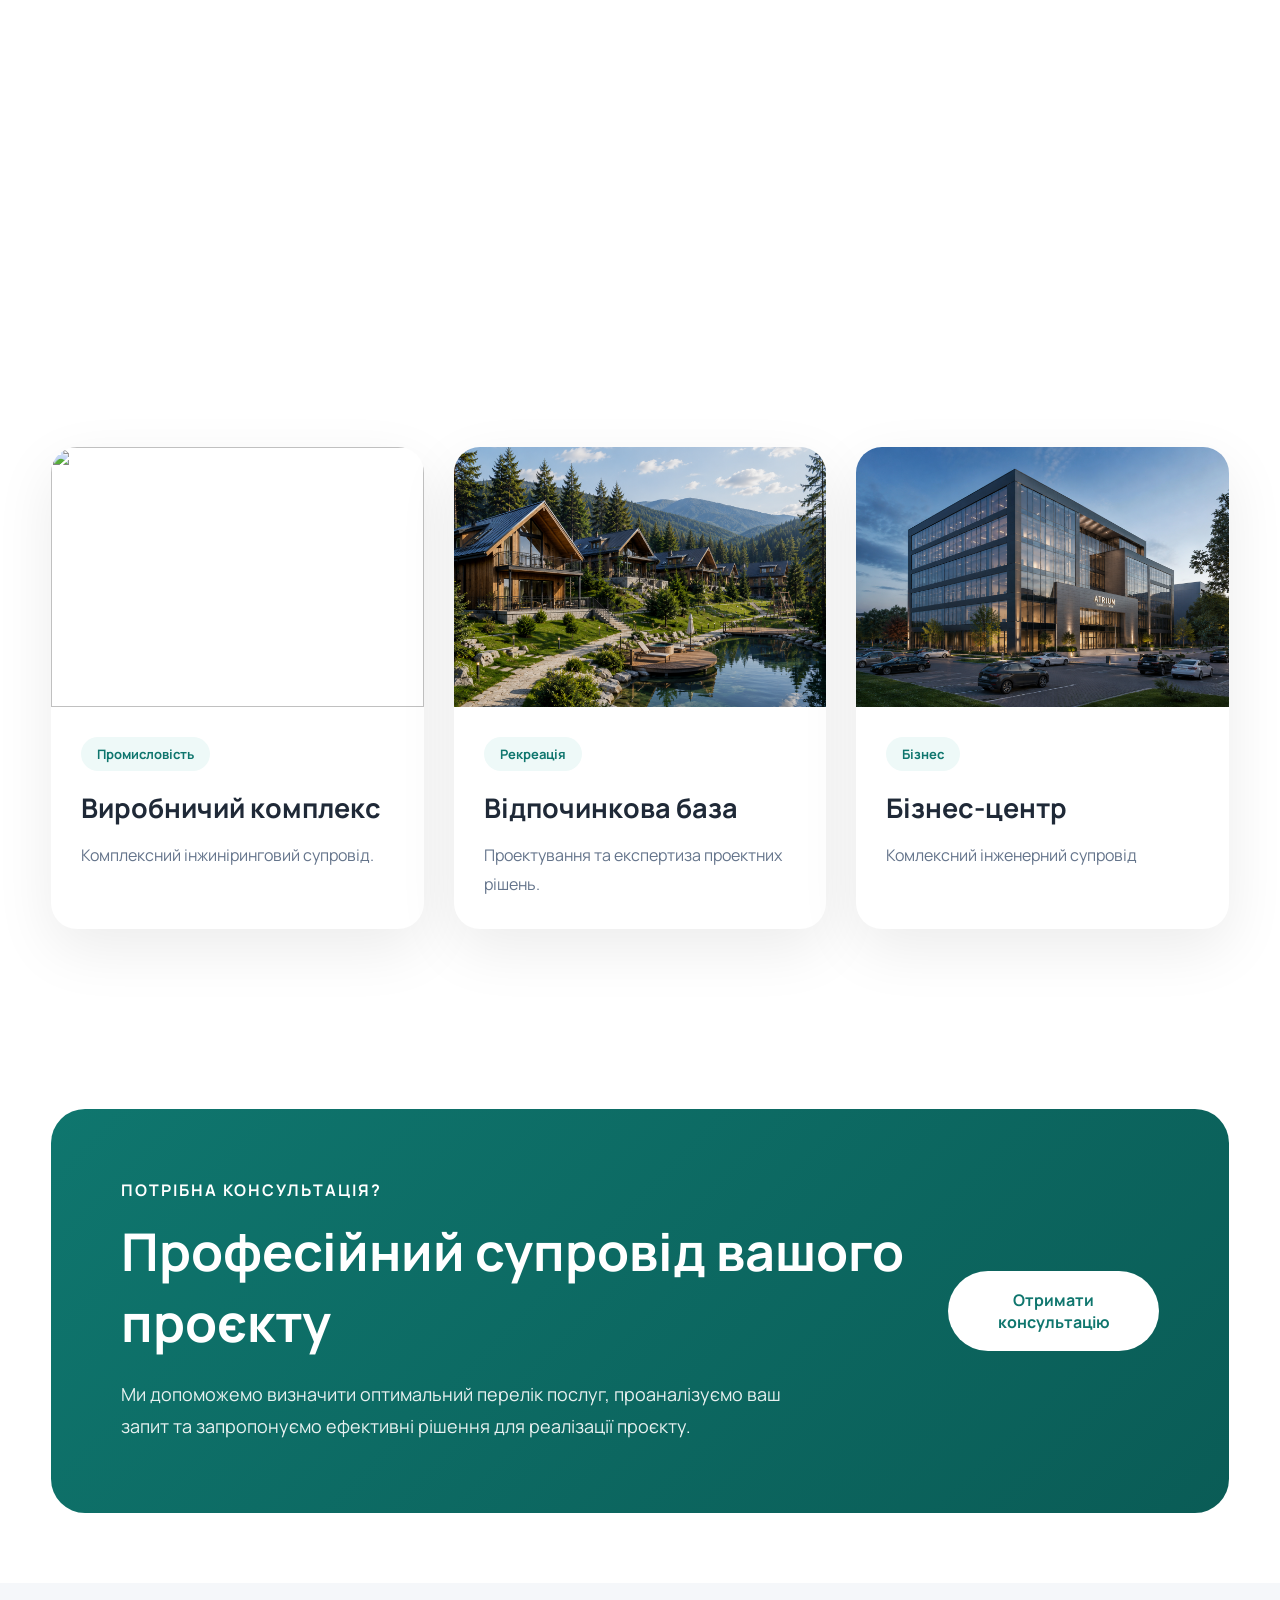
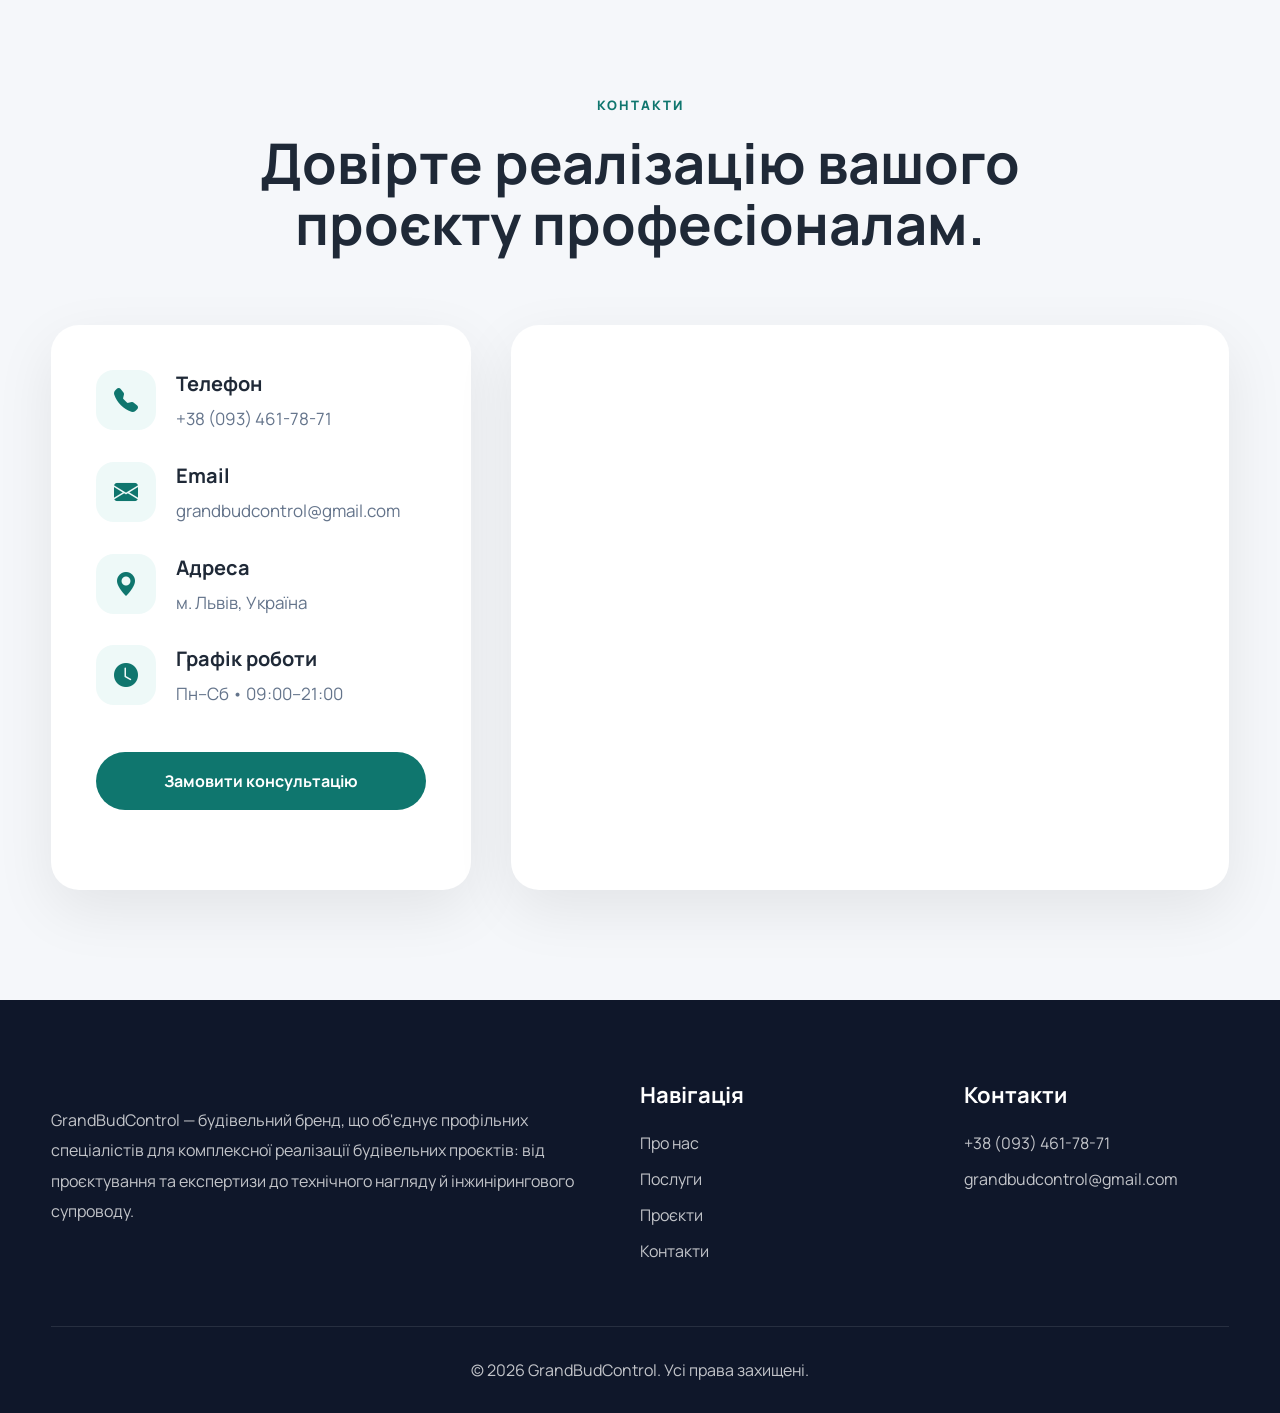
==== commit ec13d27b: "Update index.html" ====
--- a/index.html
+++ b/index.html
@@ -86,9 +86,7 @@
     <section class="hero">
       <div class="container hero-grid">
         <div class="hero-content">
-          <span class="hero-label">
-            ІНЖИНІРИНГ • ПРОЄКТУВАННЯ • ЕКСПЕРТИЗА
-          </span>
+  
 
           <h1>Комплексні інженерні рішення для сучасного будівництва</h1>
 
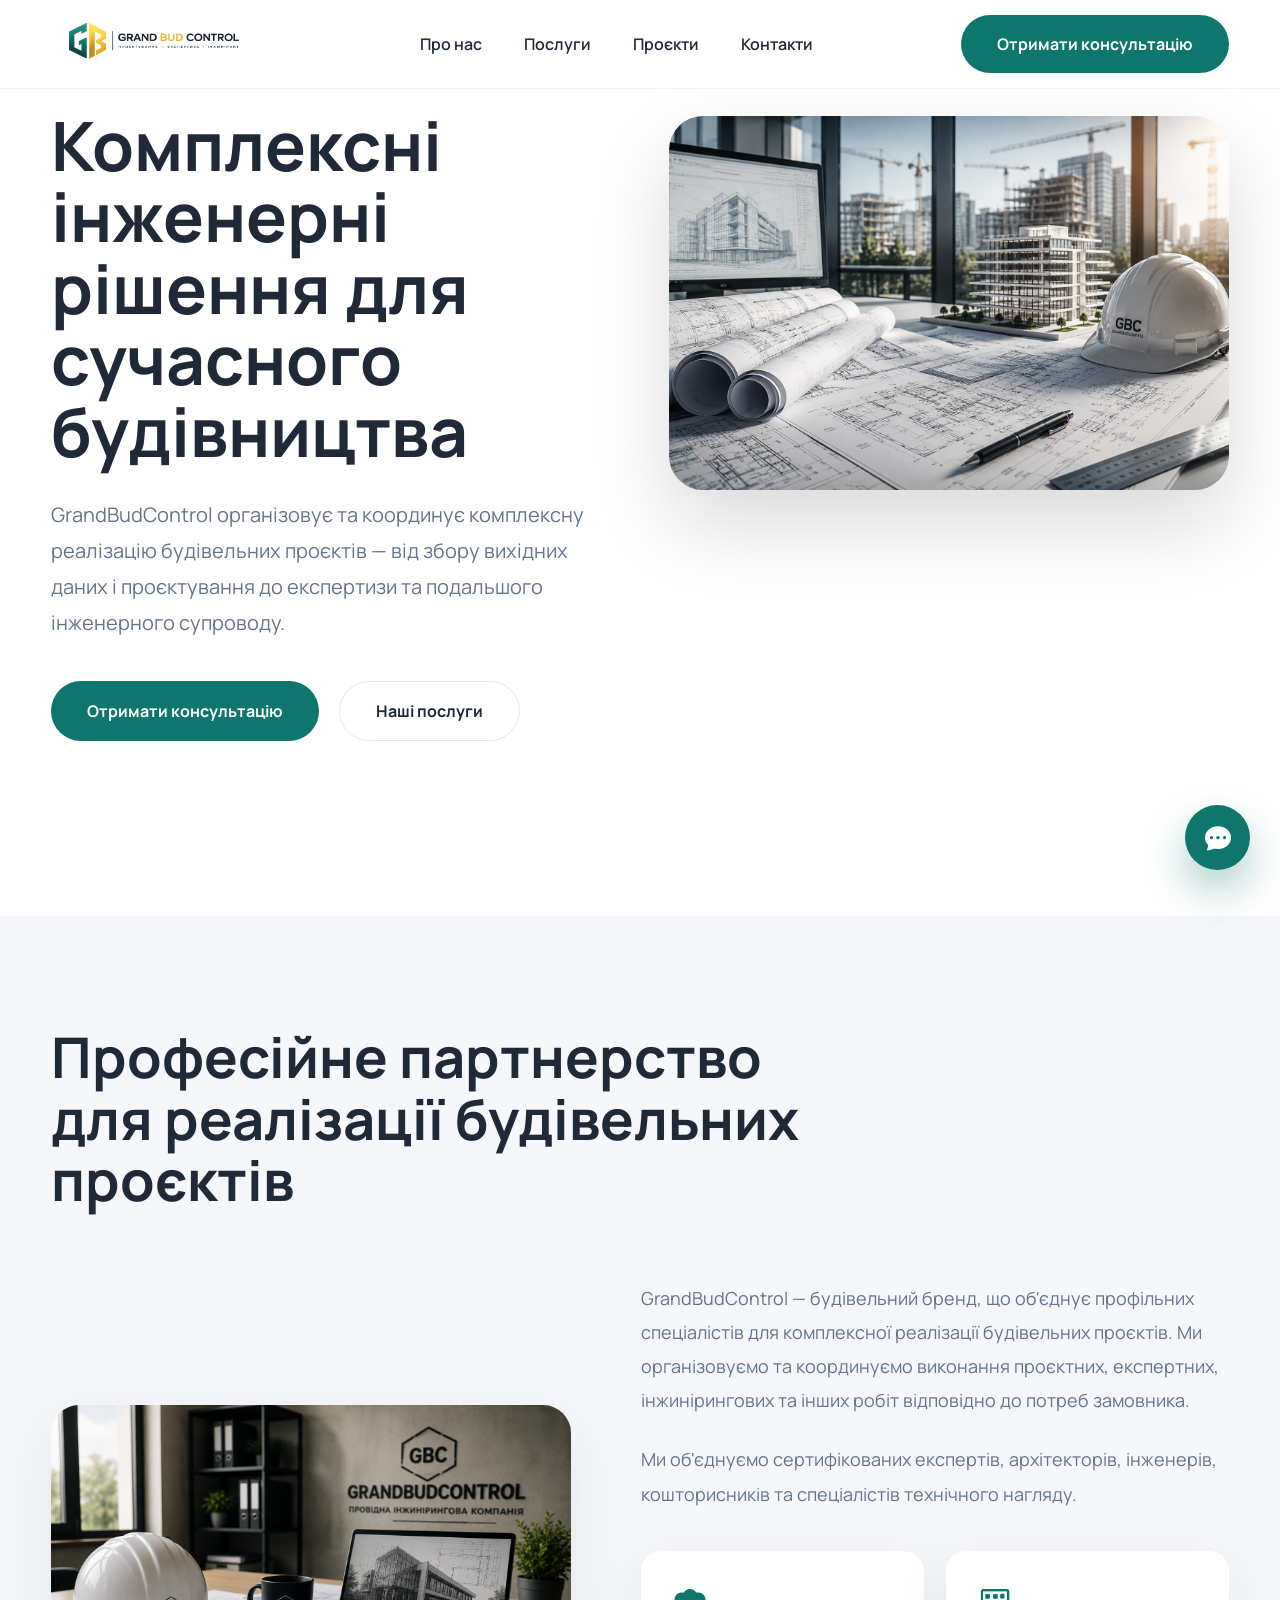
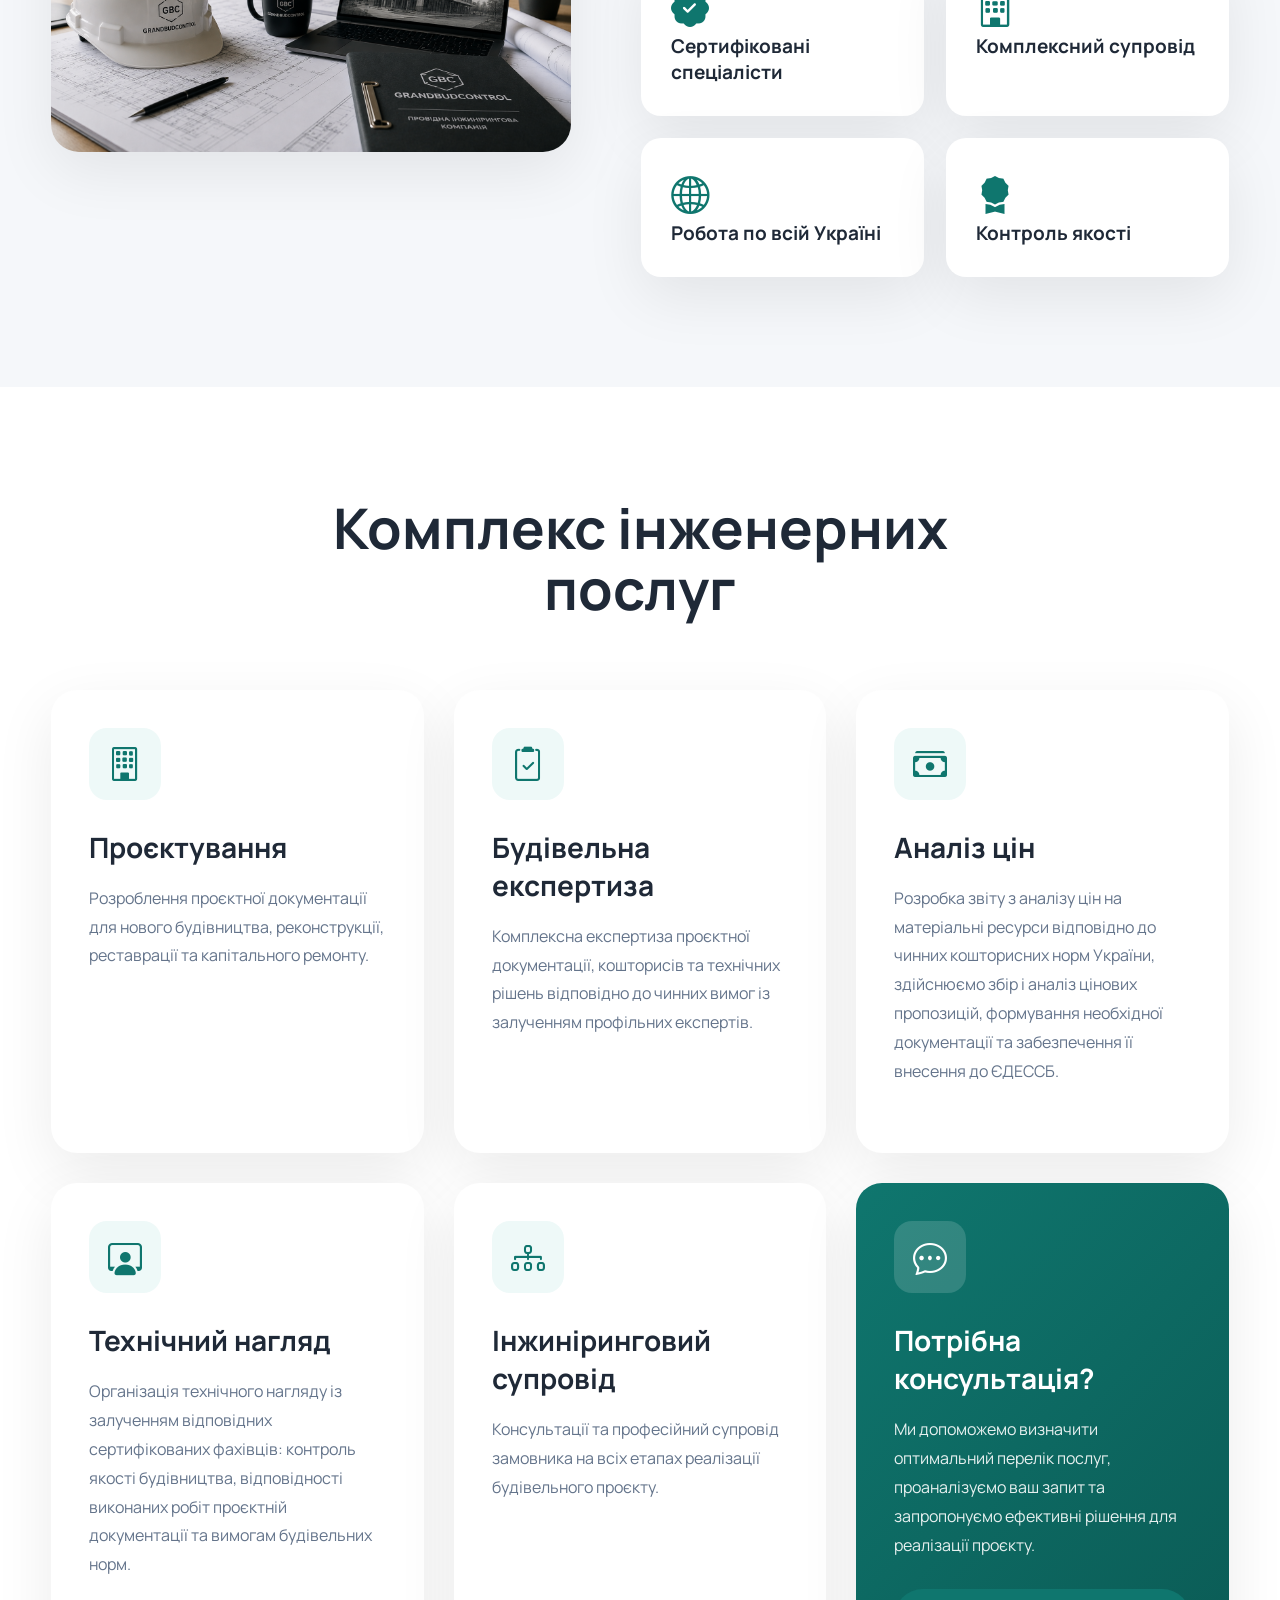
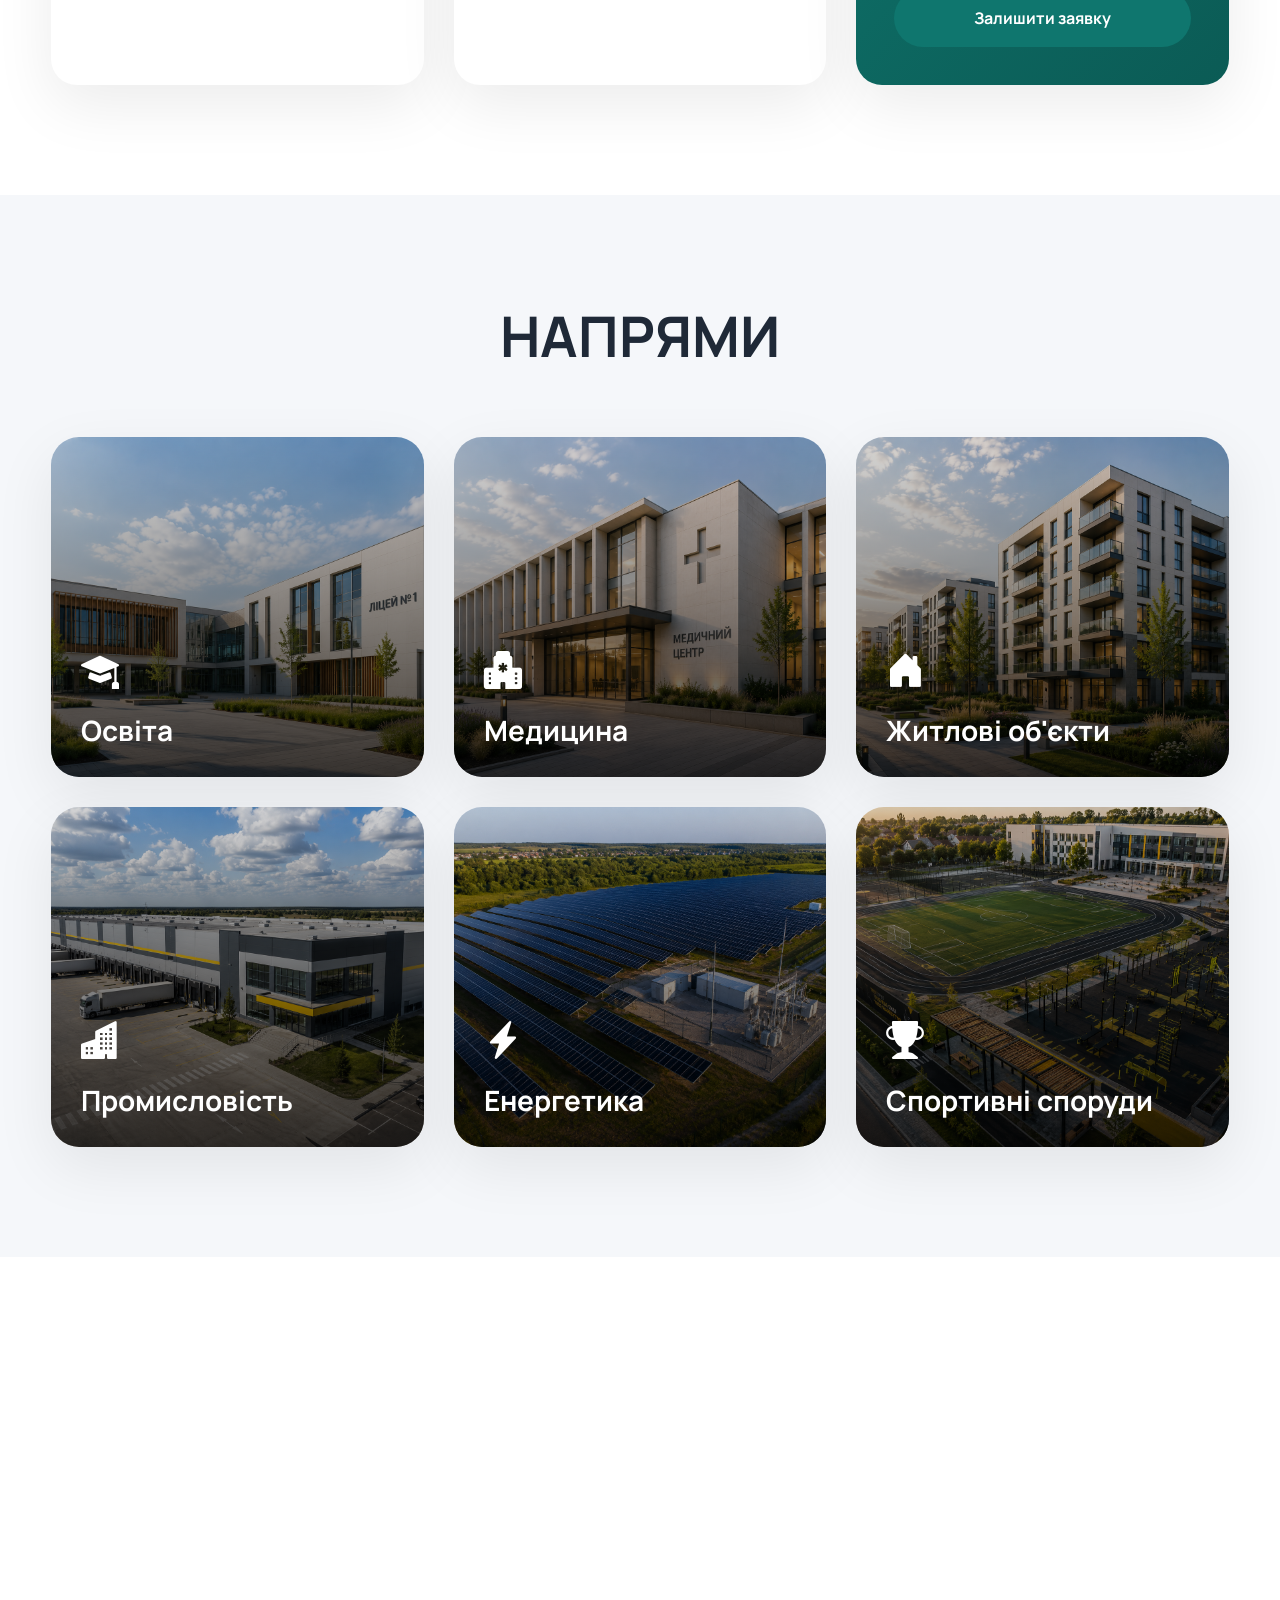
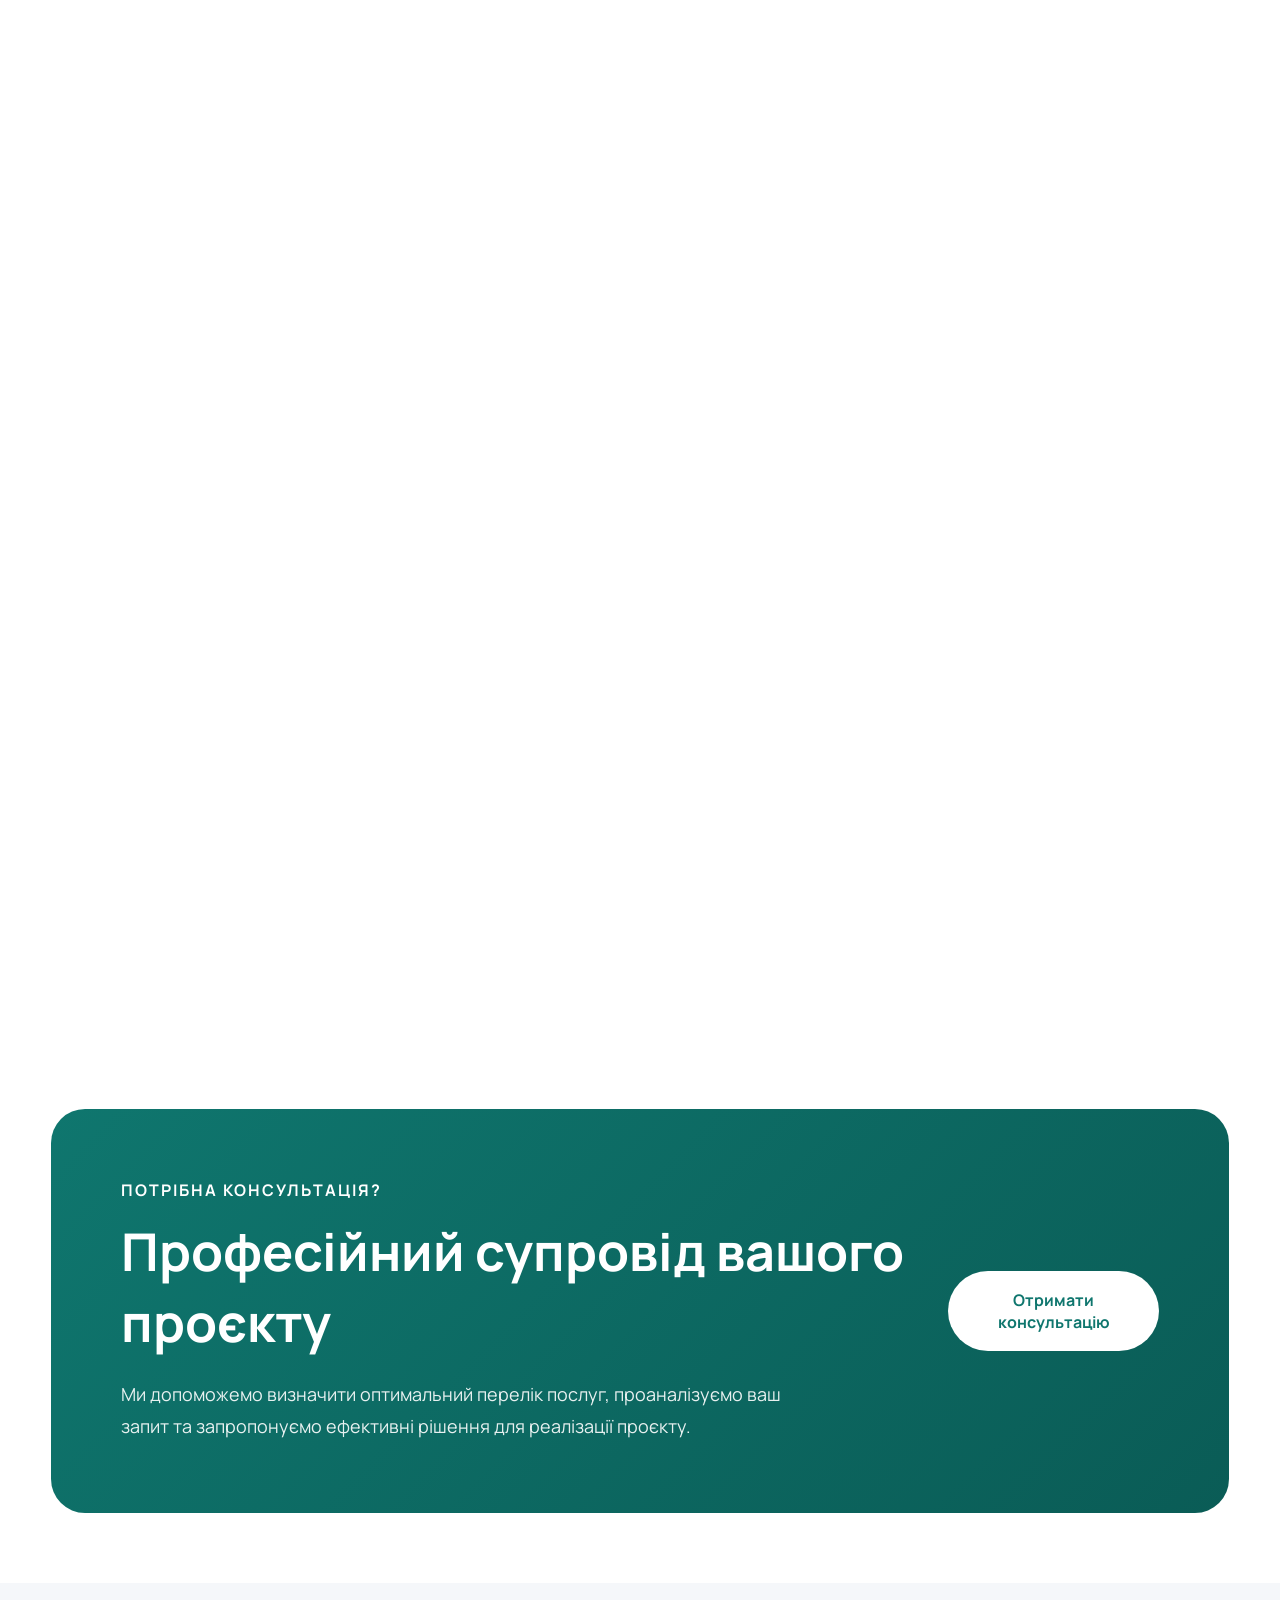
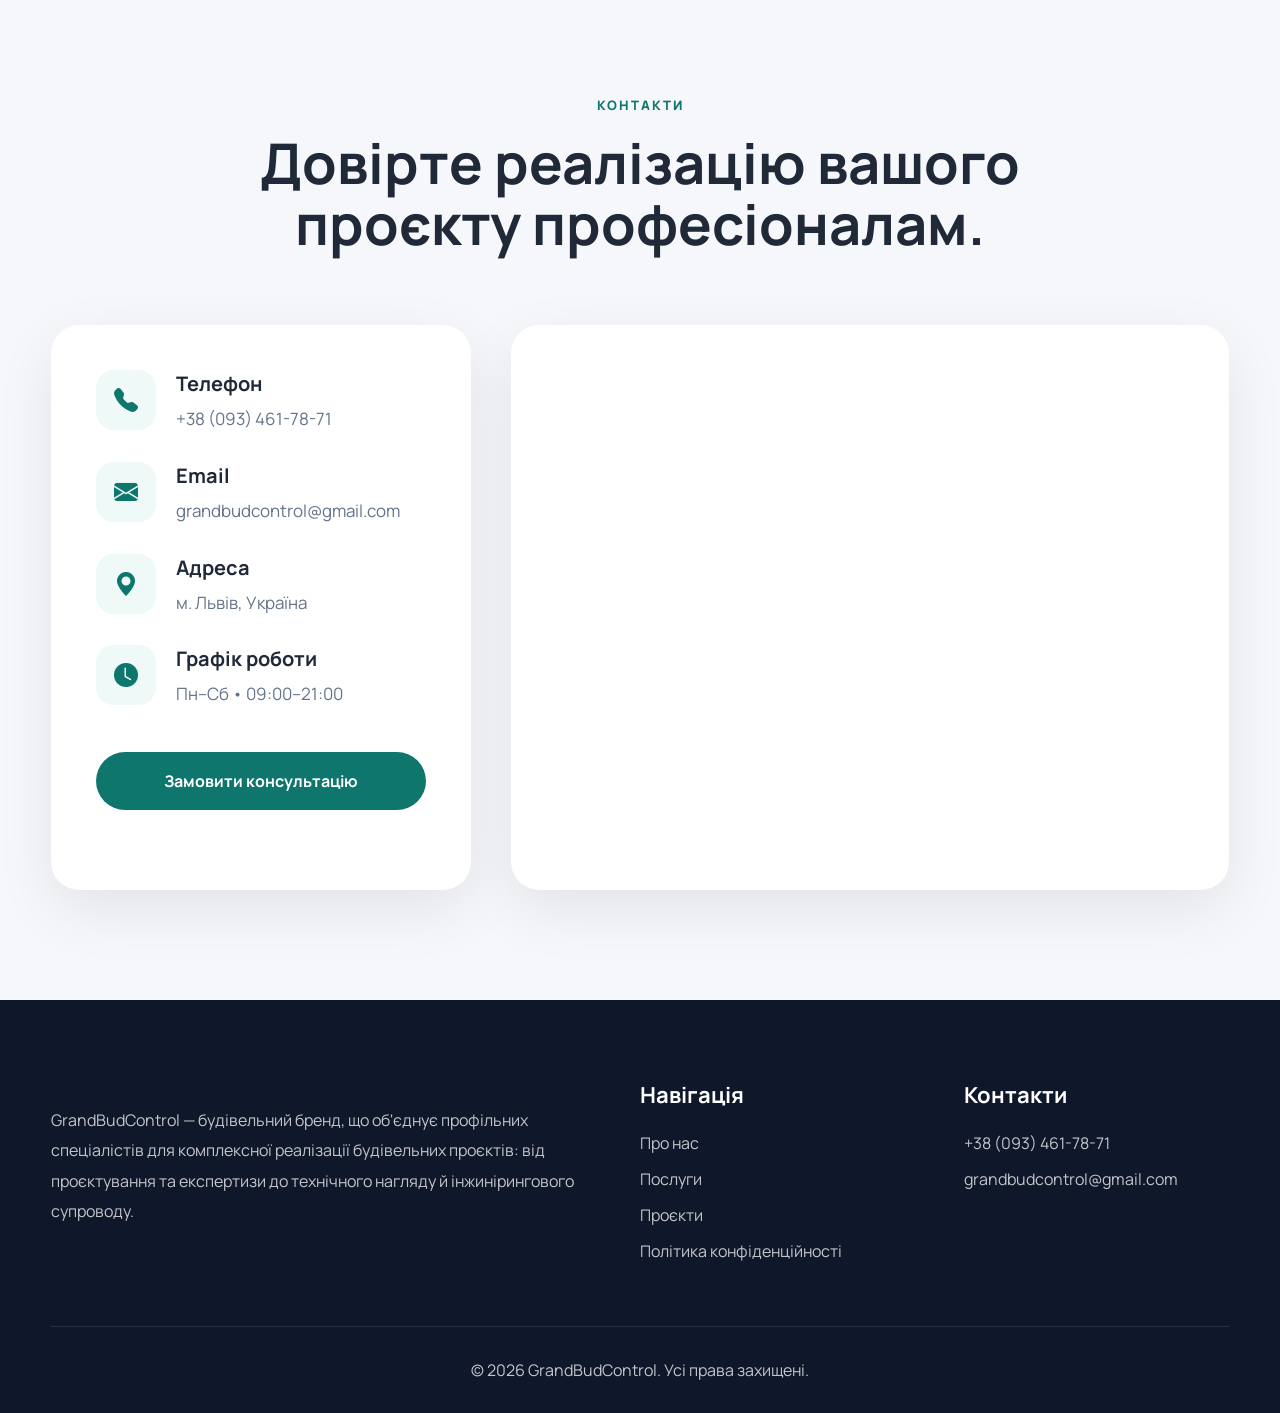
==== commit 53b64912: "Add files via upload" ====
--- a/index.html
+++ b/index.html
@@ -523,7 +523,7 @@
 
             <a href="#projects">Проєкти</a>
 
-            <a href="#contacts">Контакти</a>
+            <a href="privacy-policy.html">Політика конфіденційності</a>
           </div>
 
           <div>
@@ -579,12 +579,22 @@
             <option>Консалтинг</option>
           </select>
 
-          <textarea
-            name="message"
-            placeholder="Коротко опишіть проєкт"
-          ></textarea>
-
-          <button class="btn" type="submit">Надіслати заявку</button>
+        <textarea
+  name="message"
+  placeholder="Коротко опишіть проєкт"
+></textarea>
+
+<label class="privacy-consent">
+  <input type="checkbox" name="privacy" required>
+  <span>
+    Погоджуюсь на обробку персональних даних відповідно до
+    <a href="privacy-policy.html" target="_blank" rel="noopener">
+      Політики конфіденційності
+    </a>.
+  </span>
+</label>
+
+<button class="btn" type="submit">Надіслати заявку</button>
         </form>
       </div>
     </div>
--- a/style.css
+++ b/style.css
@@ -1456,4 +1456,38 @@
 
     }
 
+}
+
+.privacy-consent {
+    display: flex;
+    align-items: flex-start;
+    gap: 11px;
+    font-size: 13px;
+    line-height: 1.55;
+    color: var(--text-light);
+    cursor: pointer;
+}
+
+.privacy-consent input {
+    width: 17px;
+    height: 17px;
+    margin-top: 2px;
+    flex: 0 0 17px;
+    accent-color: var(--primary);
+    cursor: pointer;
+}
+
+.privacy-consent span {
+    display: block;
+}
+
+.privacy-consent a {
+    color: var(--primary);
+    font-weight: 700;
+    text-decoration: underline;
+    text-underline-offset: 2px;
+}
+
+.privacy-consent a:hover {
+    color: var(--primary-dark);
 }
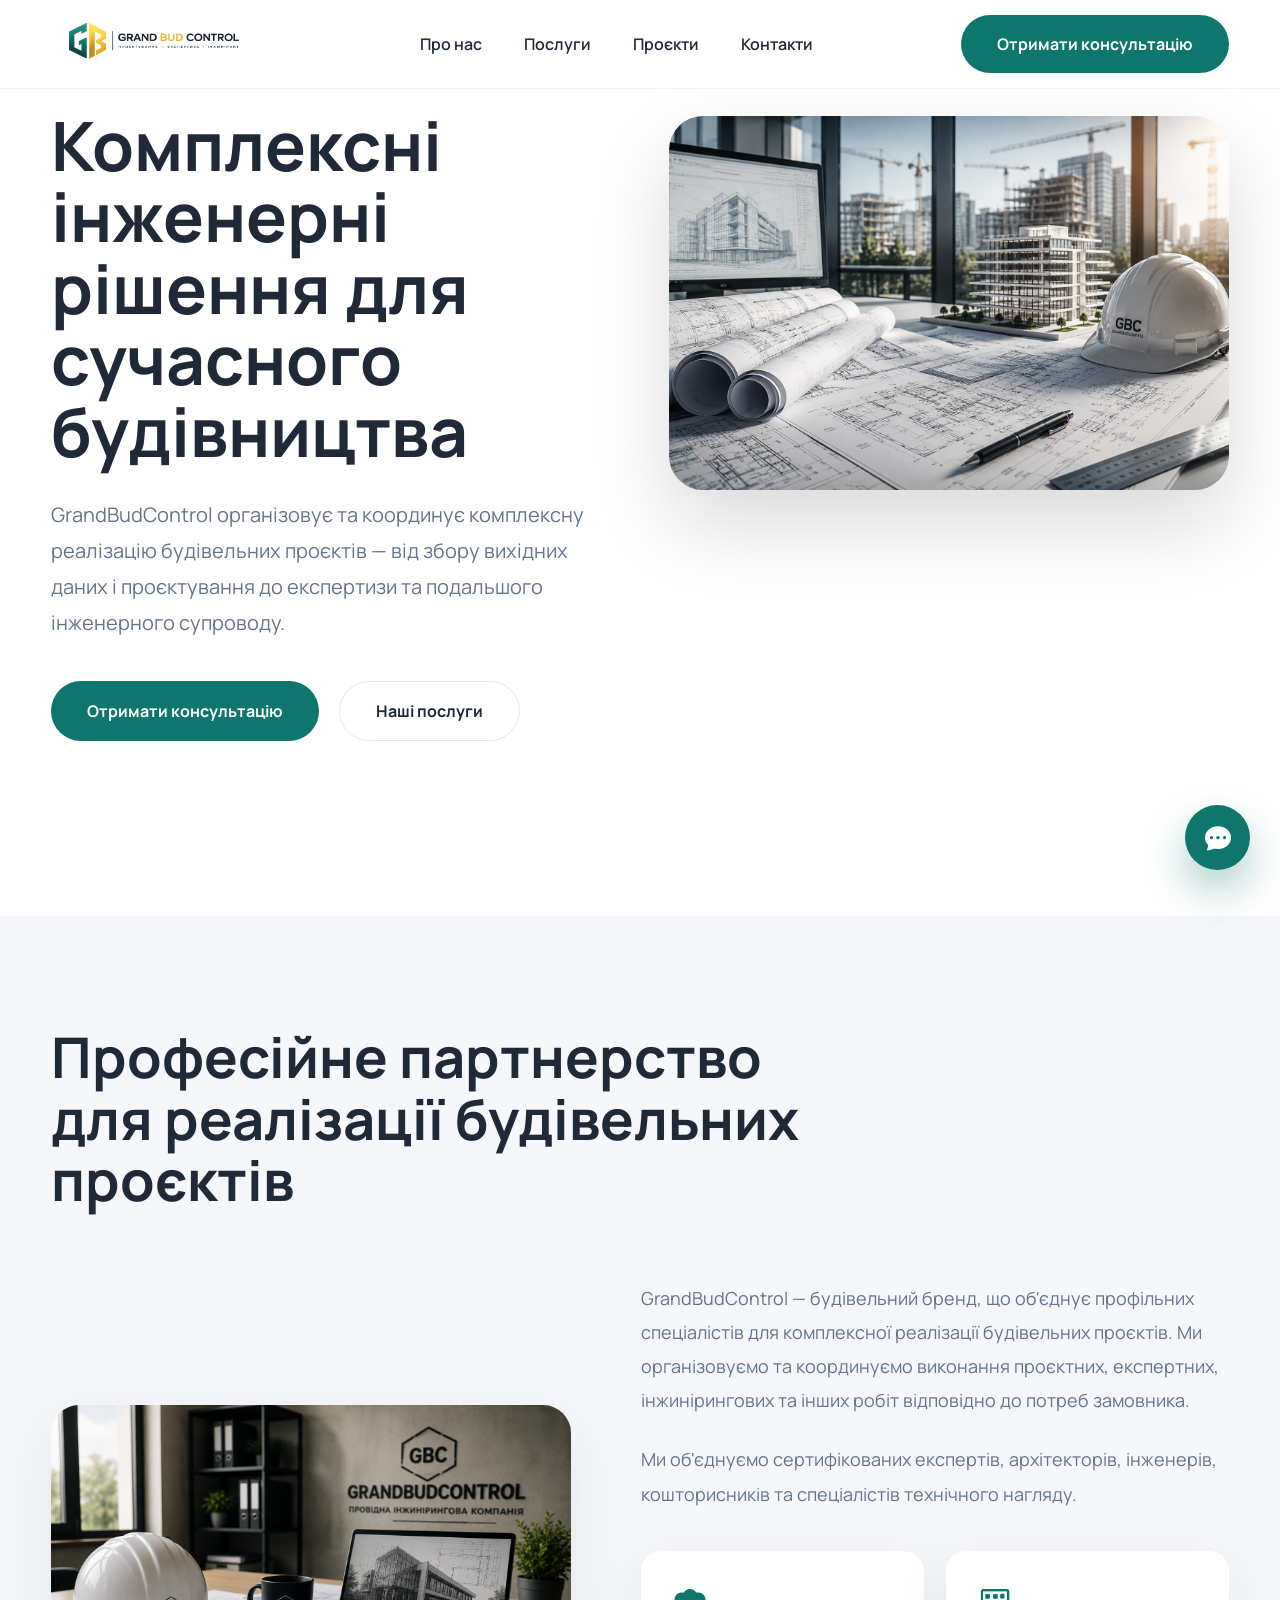
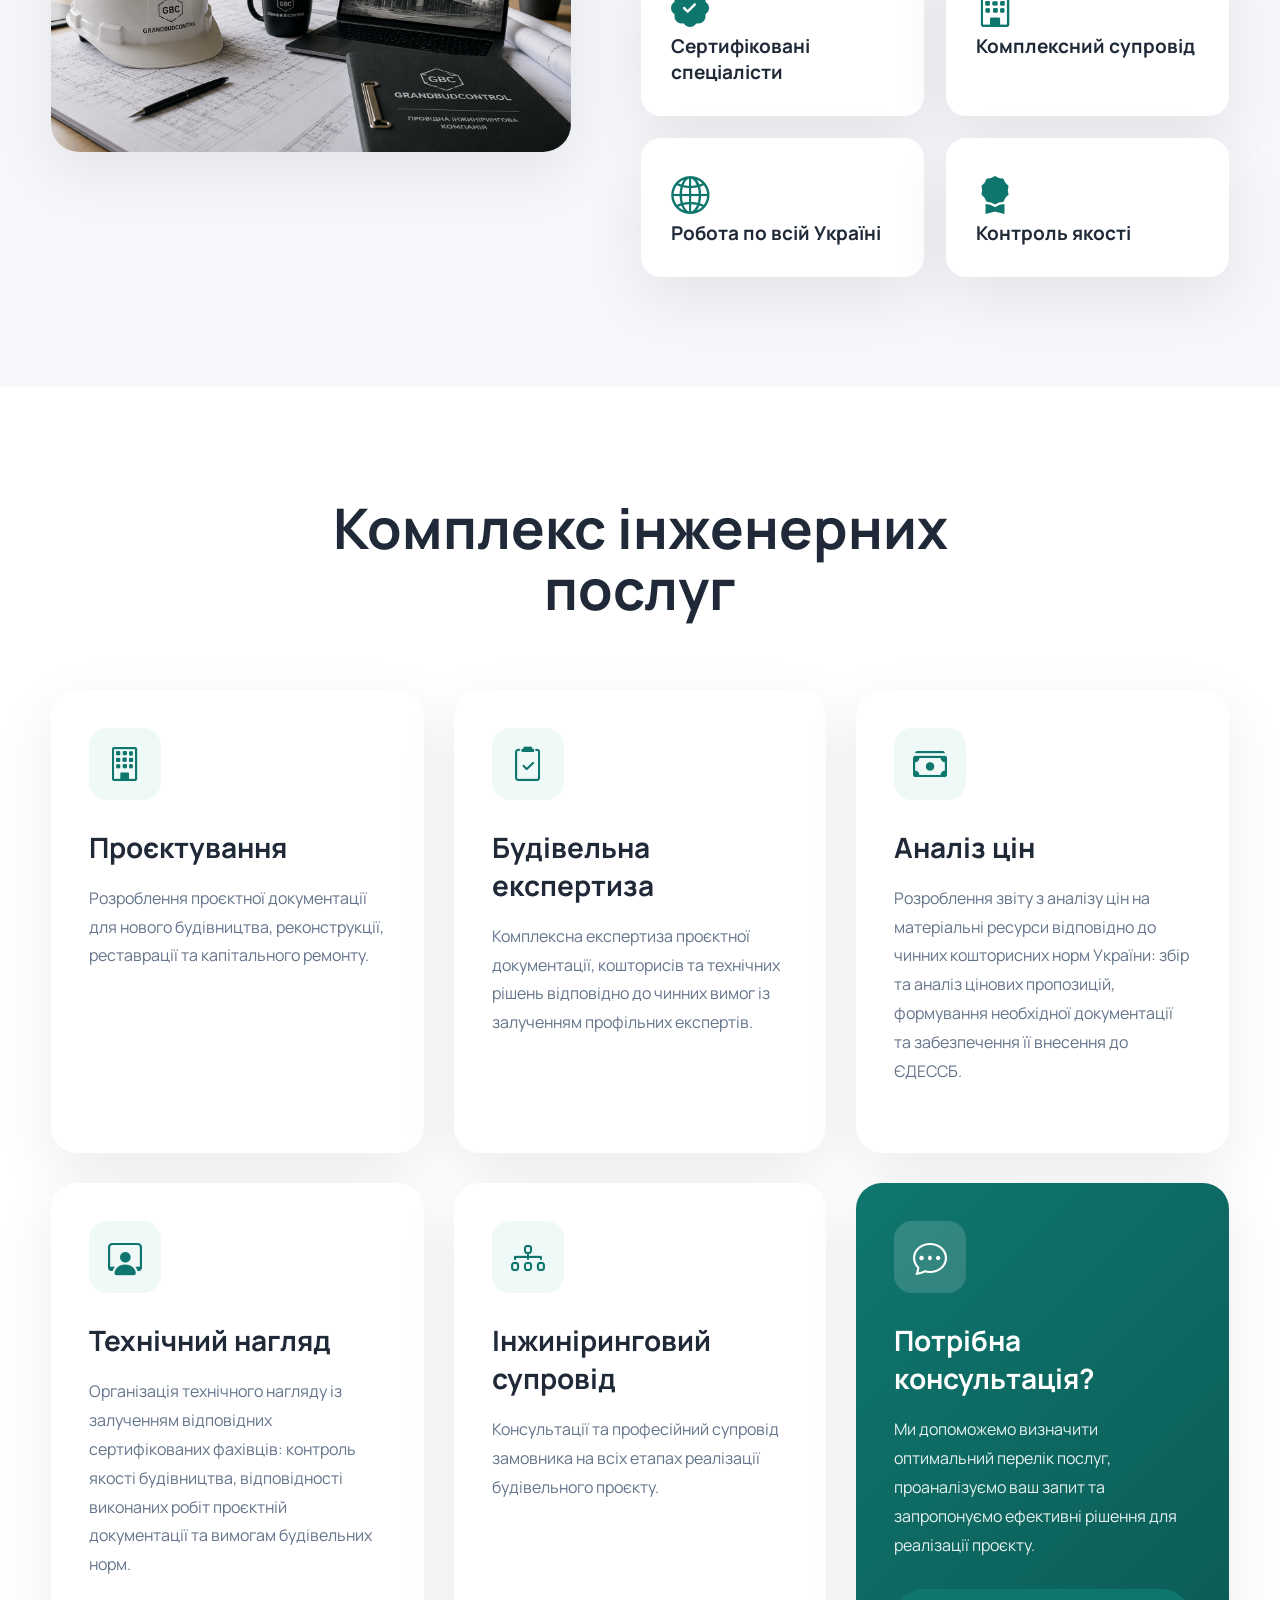
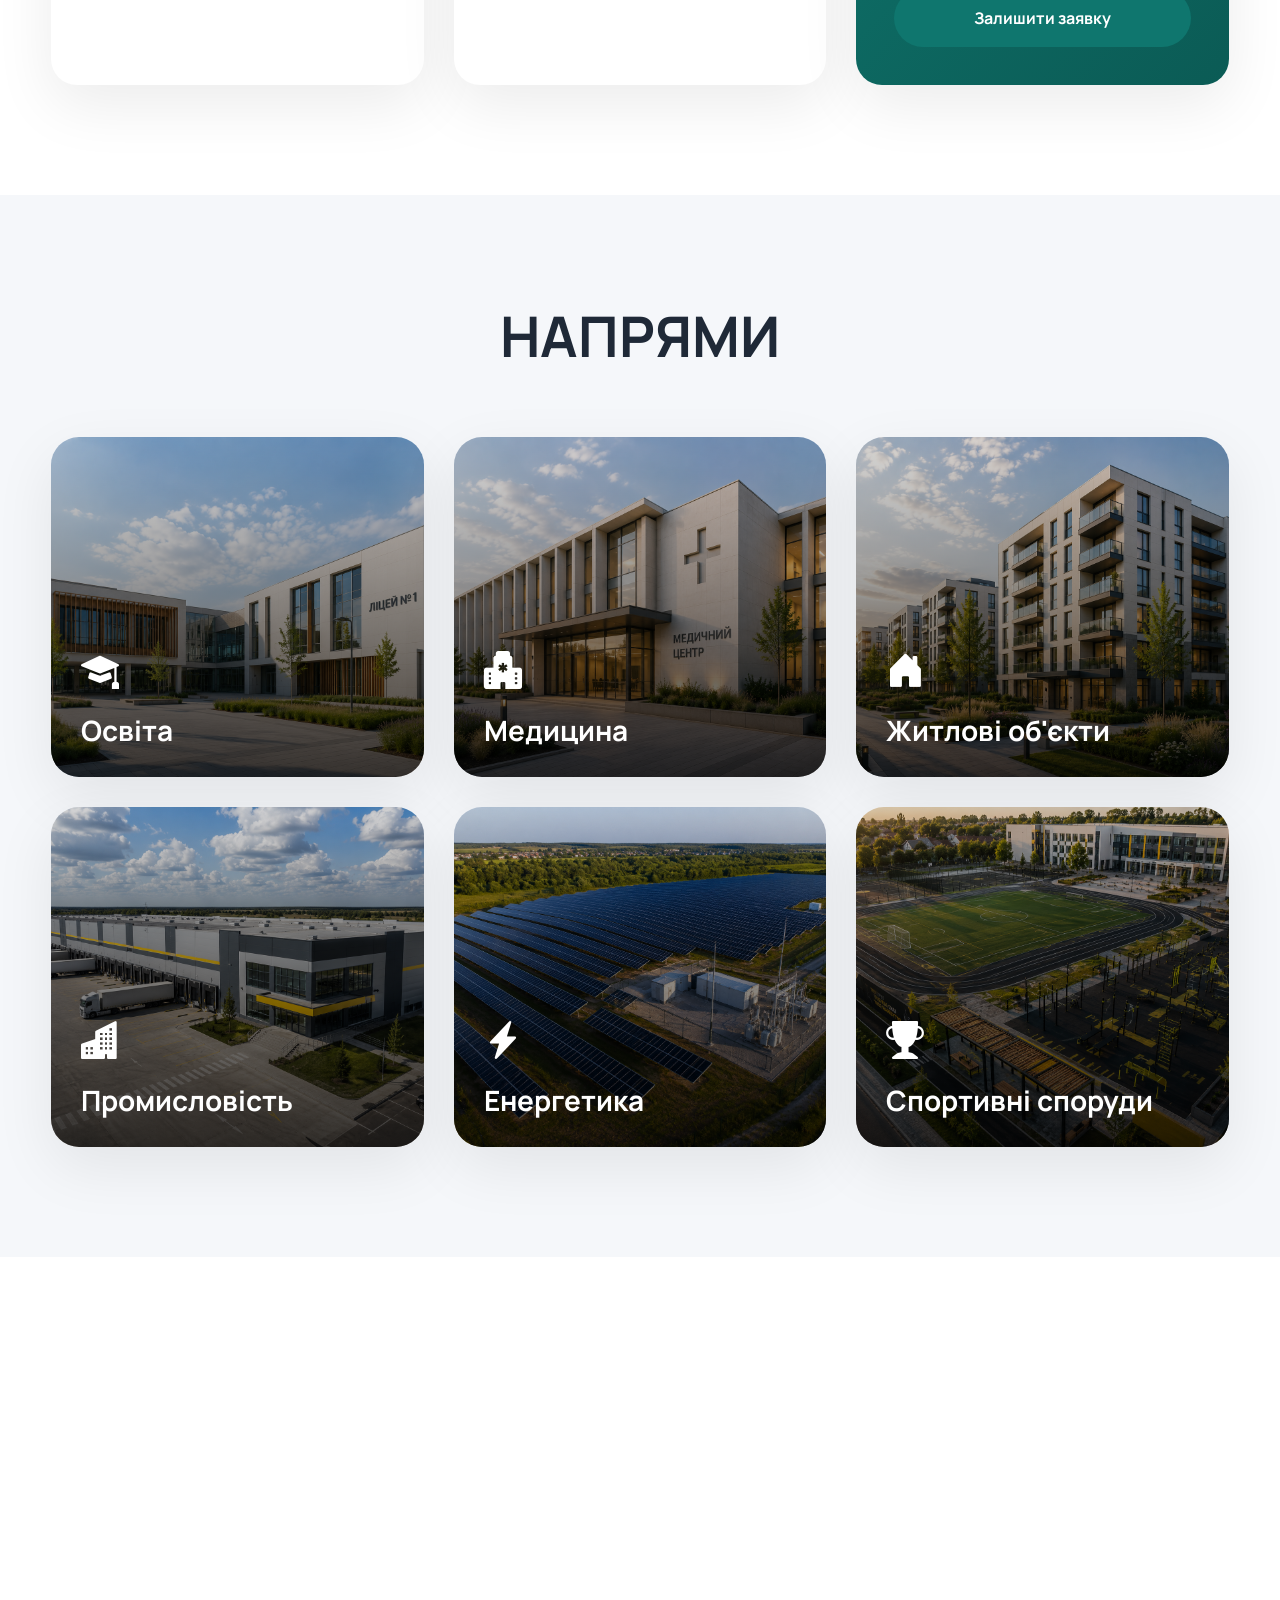
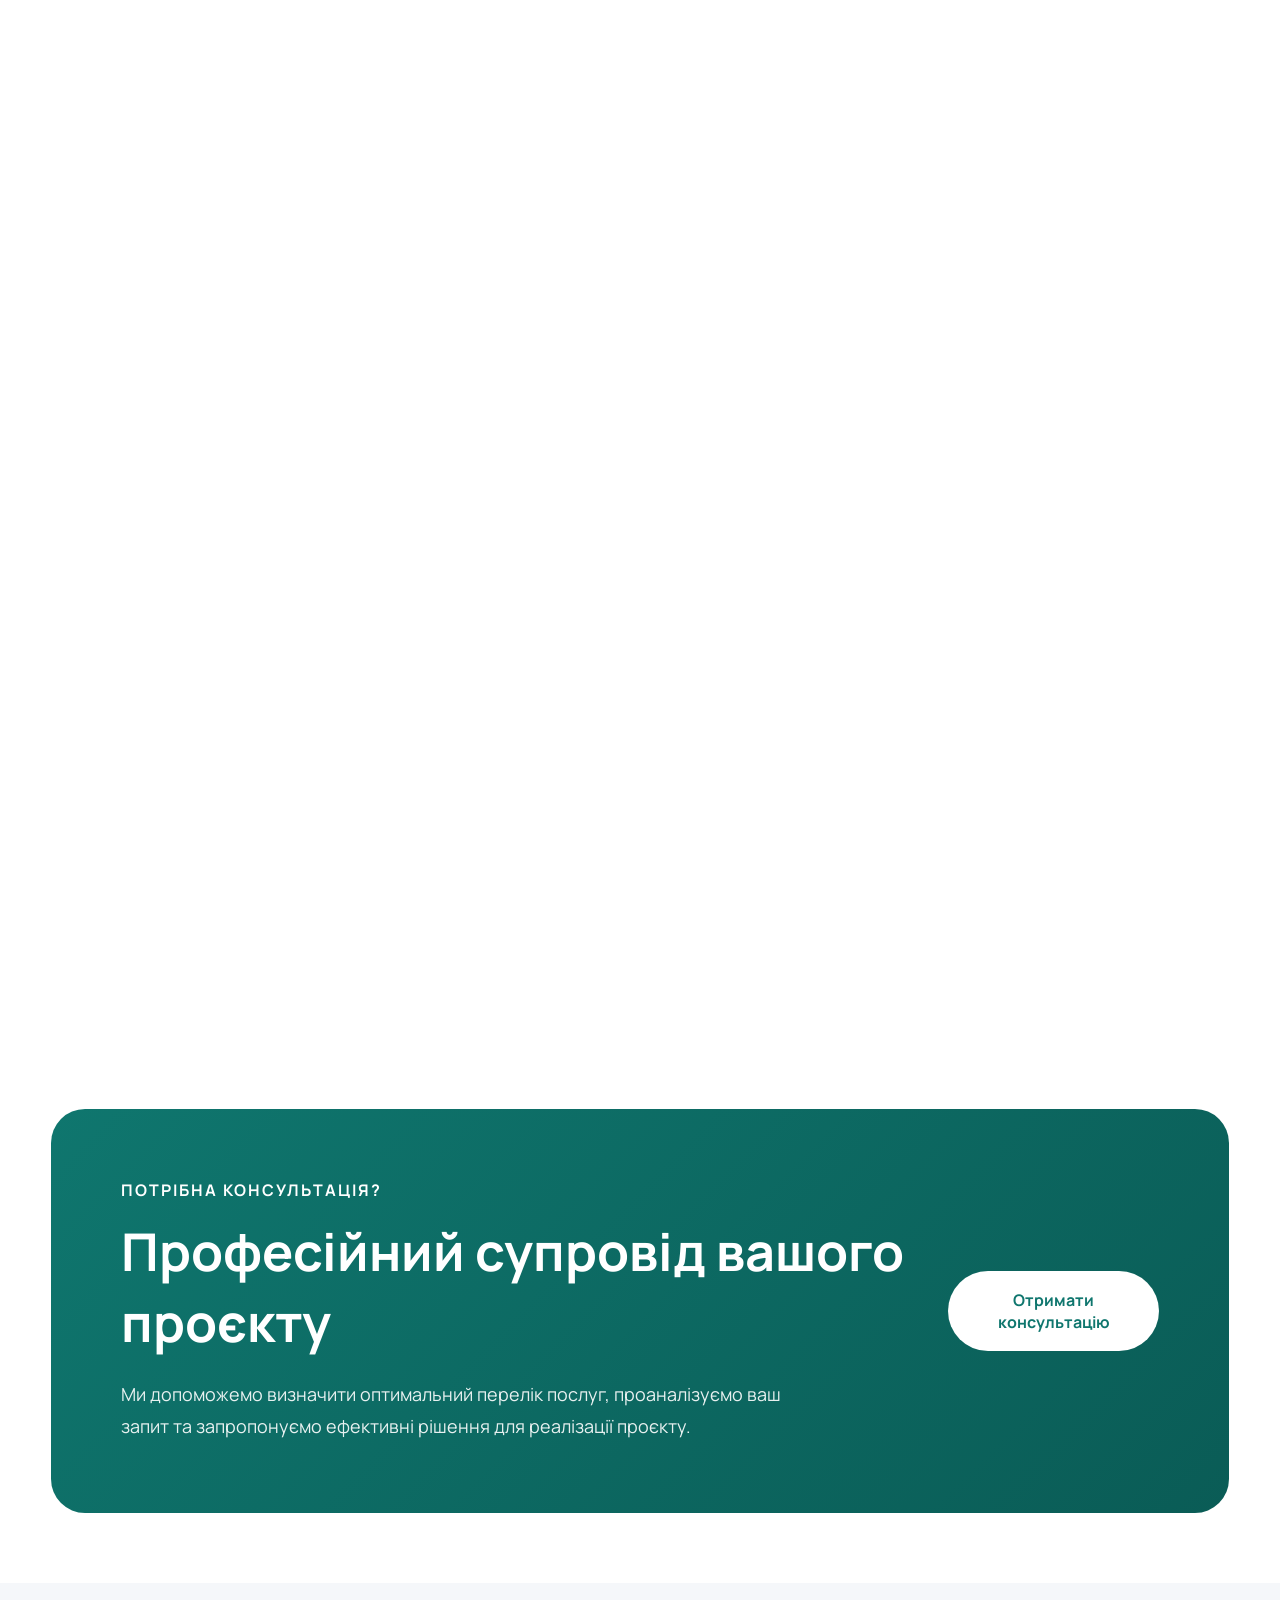
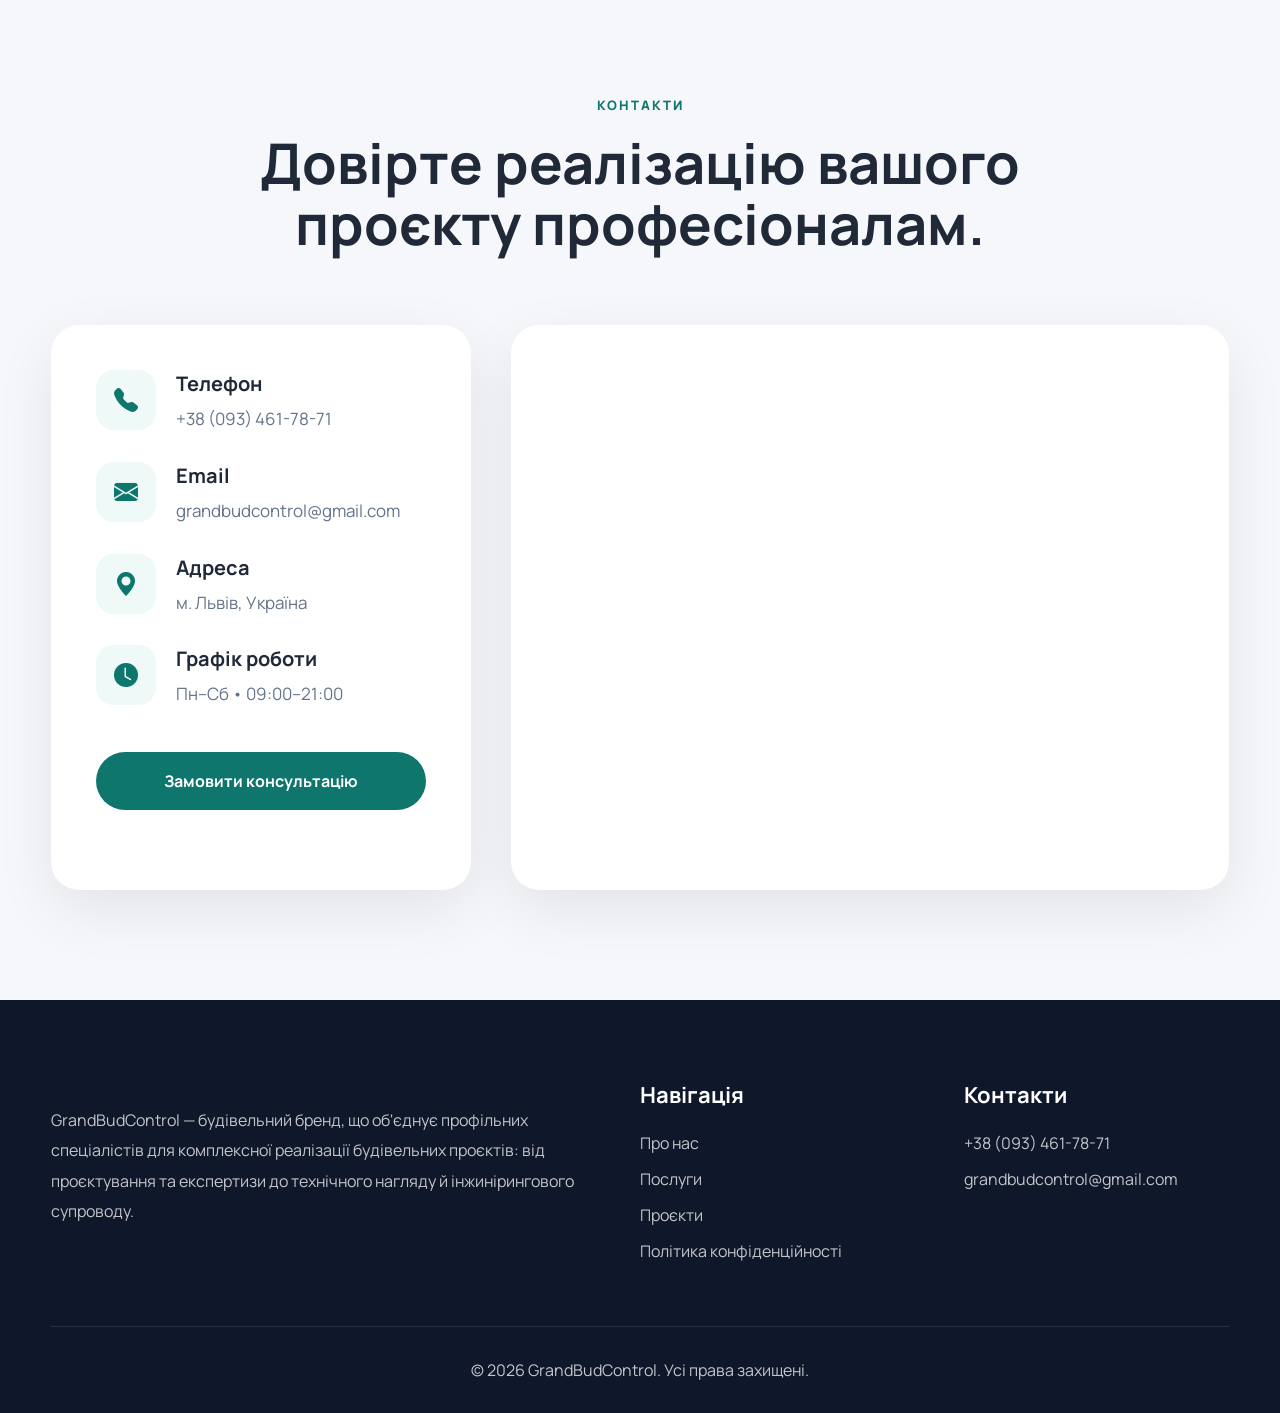
==== commit 9d4ce08c: "Update index.html" ====
--- a/index.html
+++ b/index.html
@@ -209,10 +209,7 @@
             <h3>Аналіз цін</h3>
 
             <p>
-              Розробка звіту з аналізу цін на матеріальні ресурси відповідно
-              до чинних кошторисних норм України, здійснюємо збір і аналіз
-              цінових пропозицій, формування необхідної документації та
-              забезпечення її внесення до ЄДЕССБ.
+            Розроблення звіту з аналізу цін на матеріальні ресурси відповідно до чинних кошторисних норм України: збір та аналіз цінових пропозицій, формування необхідної документації та забезпечення її внесення до ЄДЕССБ.
             </p>
           </article>
 
@@ -404,7 +401,7 @@
 
               <h3>Бізнес-центр</h3>
 
-              <p>Комлексний інженерний супровід</p>
+              <p>Комплексний інженерний супровід</p>
             </div>
           </article>
         </div>
